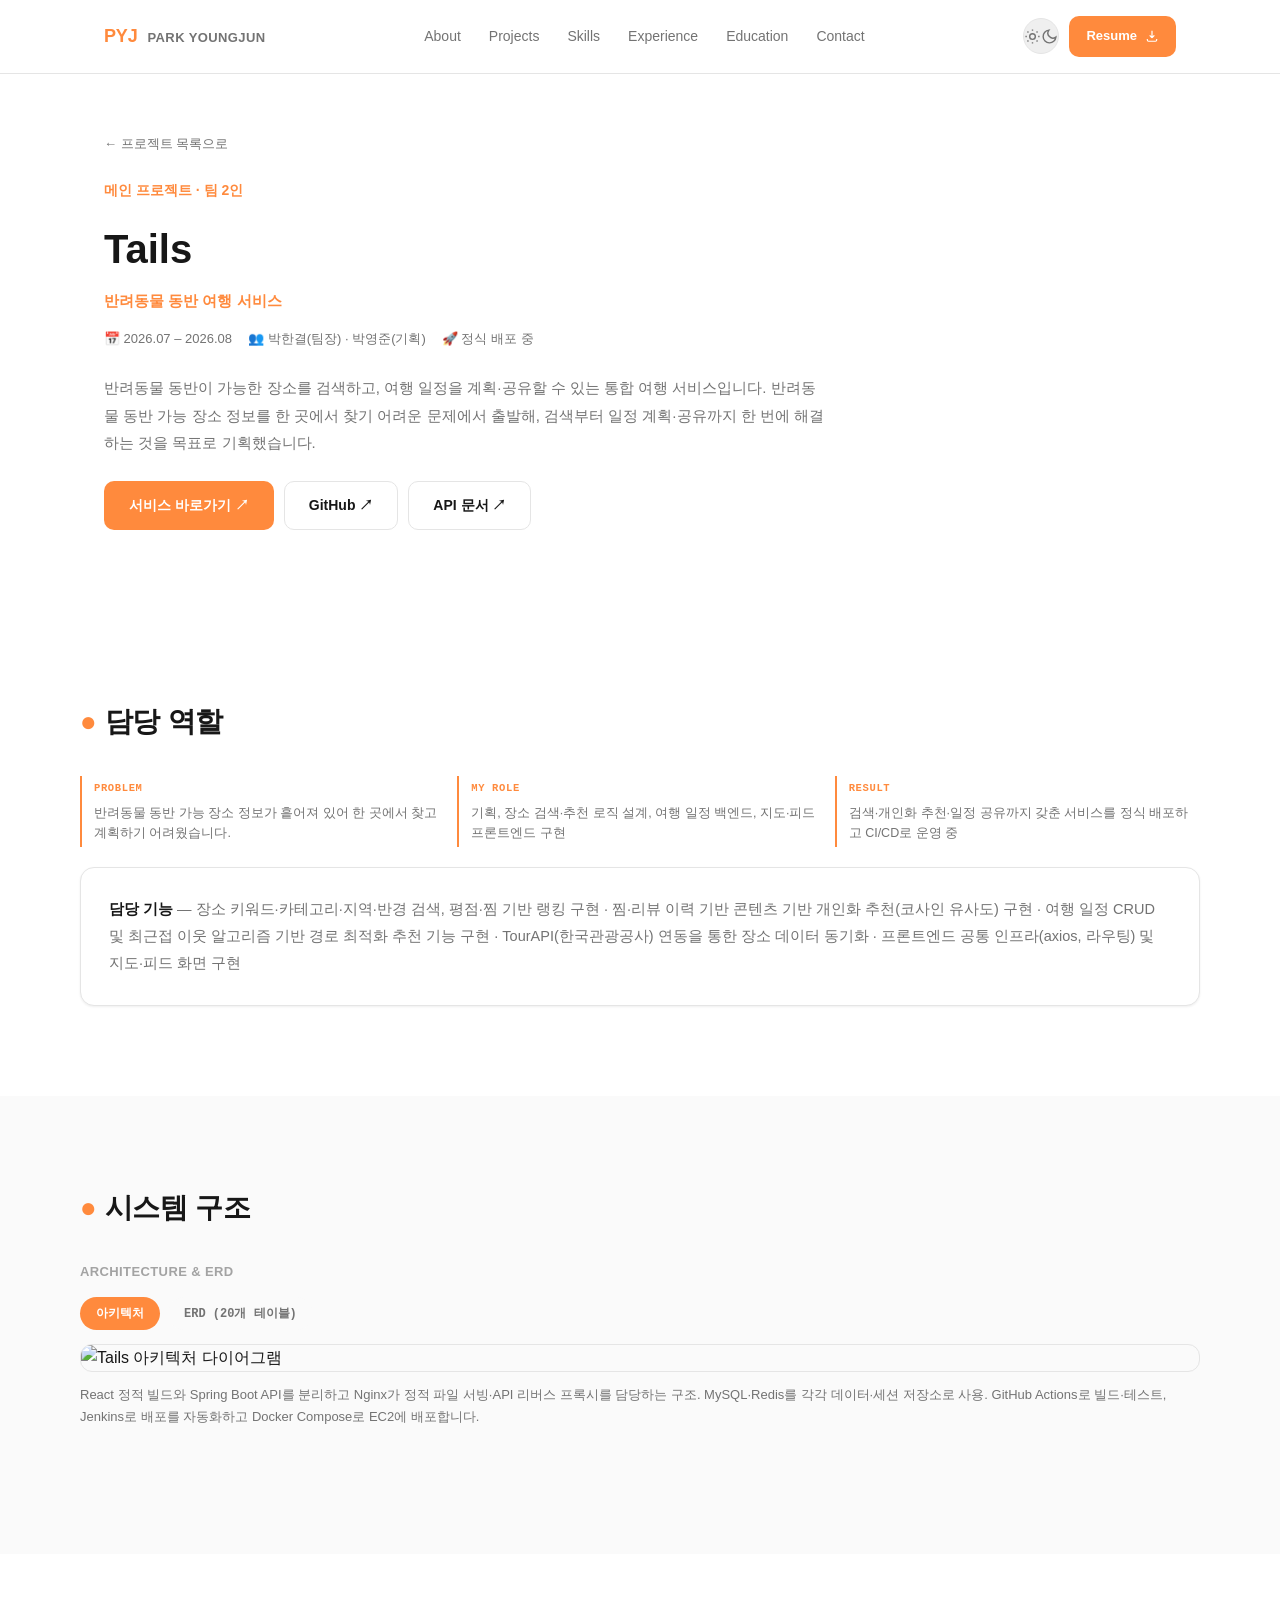
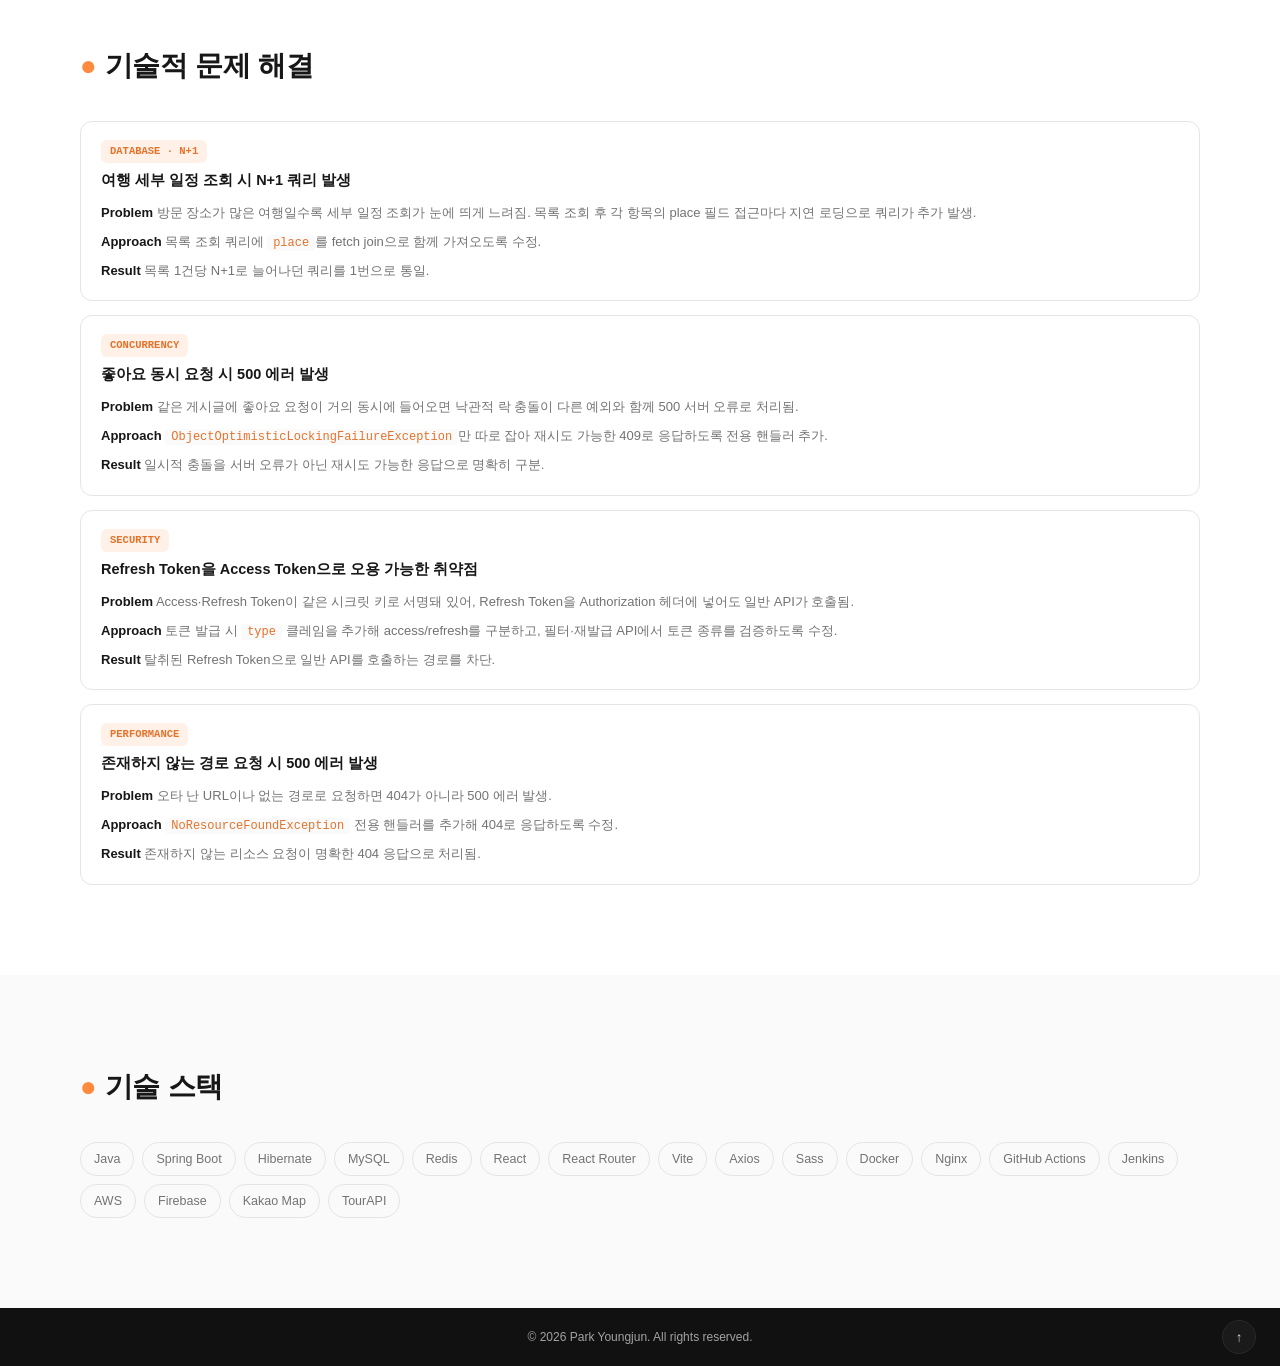
==== tails.html @ 57cbf72b "포트폴리오 전면 개편: 화이트+오렌지 미니멀 디자인, 다크모드, 프로젝트 상세 페이지 추가 - Header/Hero/About/Skills/Featured Project/Other" ====
<!DOCTYPE html>
<html lang="ko">
<head>
<meta charset="UTF-8">
<meta name="viewport" content="width=device-width, initial-scale=1.0">
<title>Tails · 박영준 포트폴리오</title>
<meta name="description" content="반려동물 동반 여행 서비스 Tails 프로젝트 상세">
<link rel="stylesheet" href="https://cdn.jsdelivr.net/npm/devicon@2.15.1/devicon.min.css">
<link rel="stylesheet" href="style.css">
</head>
<body>

<div class="progress-bar" id="progressBar"></div>

<header class="nav" id="nav">
  <div class="nav-inner">
    <a href="index.html" class="nav-brand">
      <span class="nav-logo">PYJ</span>
      <span class="nav-name">PARK YOUNGJUN</span>
    </a>
    <nav class="nav-links" id="navLinks">
      <a href="index.html#about">About</a>
      <a href="index.html#projects">Projects</a>
      <a href="index.html#skills">Skills</a>
      <a href="index.html#experience">Experience</a>
      <a href="index.html#education">Education</a>
      <a href="index.html#contact">Contact</a>
    </nav>
    <div class="nav-actions">
      <button class="icon-btn" id="themeToggle" aria-label="다크모드 전환">
        <svg id="themeIconSun" viewBox="0 0 24 24" width="17" height="17" fill="none" stroke="currentColor" stroke-width="2"><circle cx="12" cy="12" r="4"/><path d="M12 2v2M12 20v2M4.9 4.9l1.4 1.4M17.7 17.7l1.4 1.4M2 12h2M20 12h2M4.9 19.1l1.4-1.4M17.7 6.3l1.4-1.4"/></svg>
        <svg id="themeIconMoon" viewBox="0 0 24 24" width="17" height="17" fill="none" stroke="currentColor" stroke-width="2" hidden><path d="M21 12.8A9 9 0 1 1 11.2 3 7 7 0 0 0 21 12.8Z"/></svg>
      </button>
      <a href="resume.pdf" download class="btn btn-primary btn-sm">
        Resume
        <svg viewBox="0 0 24 24" width="14" height="14" fill="none" stroke="currentColor" stroke-width="2"><path d="M12 3v12m0 0-4-4m4 4 4-4M4 17v2a2 2 0 0 0 2 2h12a2 2 0 0 0 2-2v-2"/></svg>
      </a>
    </div>
    <button class="nav-toggle" id="navToggle" aria-label="메뉴 열기">
      <span></span><span></span><span></span>
    </button>
  </div>
</header>

<main>

  <section class="detail-hero">
    <a href="index.html#projects" class="detail-back reveal">← 프로젝트 목록으로</a>
    <p class="hero-eyebrow reveal">메인 프로젝트 · 팀 2인</p>
    <h1 class="detail-title reveal">Tails</h1>
    <p class="detail-tagline reveal">반려동물 동반 여행 서비스</p>
    <div class="detail-meta reveal">
      <span>📅 2026.07 – 2026.08</span>
      <span>👥 박한결(팀장) · 박영준(기획)</span>
      <span>🚀 정식 배포 중</span>
    </div>
    <p class="detail-desc reveal">
      반려동물 동반이 가능한 장소를 검색하고, 여행 일정을 계획·공유할 수 있는 통합 여행 서비스입니다.
      반려동물 동반 가능 장소 정보를 한 곳에서 찾기 어려운 문제에서 출발해, 검색부터 일정 계획·공유까지
      한 번에 해결하는 것을 목표로 기획했습니다.
    </p>
    <div class="detail-cta reveal">
      <a href="https://mytails.site" target="_blank" rel="noopener noreferrer" class="btn btn-primary">서비스 바로가기 ↗</a>
      <a href="https://github.com/tailsProject/Tails" target="_blank" rel="noopener noreferrer" class="btn btn-outline">GitHub ↗</a>
      <a href="https://mytails.site/swagger-ui/index.html" target="_blank" rel="noopener noreferrer" class="btn btn-outline">API 문서 ↗</a>
    </div>
  </section>

  <section class="section">
    <div class="section-inner">
      <div class="section-head">
        <h2 class="section-title"><span class="dot">●</span> 담당 역할</h2>
      </div>
      <div class="prr-grid reveal">
        <div class="prr-item">
          <span class="prr-label">PROBLEM</span>
          <p>반려동물 동반 가능 장소 정보가 흩어져 있어 한 곳에서 찾고 계획하기 어려웠습니다.</p>
        </div>
        <div class="prr-item">
          <span class="prr-label">MY ROLE</span>
          <p>기획, 장소 검색·추천 로직 설계, 여행 일정 백엔드, 지도·피드 프론트엔드 구현</p>
        </div>
        <div class="prr-item">
          <span class="prr-label">RESULT</span>
          <p>검색·개인화 추천·일정 공유까지 갖춘 서비스를 정식 배포하고 CI/CD로 운영 중</p>
        </div>
      </div>

      <div class="about-card reveal" style="margin-top:8px;">
        <p style="margin-bottom:0;">
          <strong>담당 기능</strong> — 장소 키워드·카테고리·지역·반경 검색, 평점·찜 기반 랭킹 구현 ·
          찜·리뷰 이력 기반 콘텐츠 기반 개인화 추천(코사인 유사도) 구현 ·
          여행 일정 CRUD 및 최근접 이웃 알고리즘 기반 경로 최적화 추천 기능 구현 ·
          TourAPI(한국관광공사) 연동을 통한 장소 데이터 동기화 ·
          프론트엔드 공통 인프라(axios, 라우팅) 및 지도·피드 화면 구현
        </p>
      </div>
    </div>
  </section>

  <section class="section section-alt">
    <div class="section-inner">
      <div class="section-head">
        <h2 class="section-title"><span class="dot">●</span> 시스템 구조</h2>
      </div>
      <div class="extra-block reveal">
        <p class="extra-label">Architecture &amp; ERD</p>
        <div class="diagram-tabs">
          <button type="button" class="diagram-tab active" data-target="arch-img">아키텍처</button>
          <button type="button" class="diagram-tab" data-target="erd-img">ERD (20개 테이블)</button>
        </div>
        <div class="diagram-viewer">
          <img id="arch-img" src="https://raw.githubusercontent.com/tailsProject/Tails/main/architecture.png" alt="Tails 아키텍처 다이어그램" loading="lazy">
          <img id="erd-img" src="https://raw.githubusercontent.com/tailsProject/Tails/main/erd.png" alt="Tails ERD" loading="lazy" hidden>
        </div>
        <p class="extra-caption">React 정적 빌드와 Spring Boot API를 분리하고 Nginx가 정적 파일 서빙·API 리버스 프록시를 담당하는 구조. MySQL·Redis를 각각 데이터·세션 저장소로 사용. GitHub Actions로 빌드·테스트, Jenkins로 배포를 자동화하고 Docker Compose로 EC2에 배포합니다.</p>
      </div>
    </div>
  </section>

  <section class="section">
    <div class="section-inner">
      <div class="section-head">
        <h2 class="section-title"><span class="dot">●</span> 기술적 문제 해결</h2>
      </div>

      <div class="trouble-card reveal">
        <div class="trouble-head">
          <span class="trouble-tag">DATABASE · N+1</span>
          <h4>여행 세부 일정 조회 시 N+1 쿼리 발생</h4>
        </div>
        <div class="trouble-body">
          <p><strong>Problem</strong> 방문 장소가 많은 여행일수록 세부 일정 조회가 눈에 띄게 느려짐. 목록 조회 후 각 항목의 place 필드 접근마다 지연 로딩으로 쿼리가 추가 발생.</p>
          <p><strong>Approach</strong> 목록 조회 쿼리에 <code>place</code>를 fetch join으로 함께 가져오도록 수정.</p>
          <p><strong>Result</strong> 목록 1건당 N+1로 늘어나던 쿼리를 1번으로 통일.</p>
        </div>
      </div>

      <div class="trouble-card reveal">
        <div class="trouble-head">
          <span class="trouble-tag">CONCURRENCY</span>
          <h4>좋아요 동시 요청 시 500 에러 발생</h4>
        </div>
        <div class="trouble-body">
          <p><strong>Problem</strong> 같은 게시글에 좋아요 요청이 거의 동시에 들어오면 낙관적 락 충돌이 다른 예외와 함께 500 서버 오류로 처리됨.</p>
          <p><strong>Approach</strong> <code>ObjectOptimisticLockingFailureException</code>만 따로 잡아 재시도 가능한 409로 응답하도록 전용 핸들러 추가.</p>
          <p><strong>Result</strong> 일시적 충돌을 서버 오류가 아닌 재시도 가능한 응답으로 명확히 구분.</p>
        </div>
      </div>

      <div class="trouble-card reveal">
        <div class="trouble-head">
          <span class="trouble-tag">SECURITY</span>
          <h4>Refresh Token을 Access Token으로 오용 가능한 취약점</h4>
        </div>
        <div class="trouble-body">
          <p><strong>Problem</strong> Access·Refresh Token이 같은 시크릿 키로 서명돼 있어, Refresh Token을 Authorization 헤더에 넣어도 일반 API가 호출됨.</p>
          <p><strong>Approach</strong> 토큰 발급 시 <code>type</code> 클레임을 추가해 access/refresh를 구분하고, 필터·재발급 API에서 토큰 종류를 검증하도록 수정.</p>
          <p><strong>Result</strong> 탈취된 Refresh Token으로 일반 API를 호출하는 경로를 차단.</p>
        </div>
      </div>

      <div class="trouble-card reveal">
        <div class="trouble-head">
          <span class="trouble-tag">PERFORMANCE</span>
          <h4>존재하지 않는 경로 요청 시 500 에러 발생</h4>
        </div>
        <div class="trouble-body">
          <p><strong>Problem</strong> 오타 난 URL이나 없는 경로로 요청하면 404가 아니라 500 에러 발생.</p>
          <p><strong>Approach</strong> <code>NoResourceFoundException</code> 전용 핸들러를 추가해 404로 응답하도록 수정.</p>
          <p><strong>Result</strong> 존재하지 않는 리소스 요청이 명확한 404 응답으로 처리됨.</p>
        </div>
      </div>
    </div>
  </section>

  <section class="section section-alt">
    <div class="section-inner">
      <div class="section-head">
        <h2 class="section-title"><span class="dot">●</span> 기술 스택</h2>
      </div>
      <div class="tags reveal">
        <span class="tag">Java</span>
        <span class="tag">Spring Boot</span>
        <span class="tag">Hibernate</span>
        <span class="tag">MySQL</span>
        <span class="tag">Redis</span>
        <span class="tag">React</span>
        <span class="tag">React Router</span>
        <span class="tag">Vite</span>
        <span class="tag">Axios</span>
        <span class="tag">Sass</span>
        <span class="tag">Docker</span>
        <span class="tag">Nginx</span>
        <span class="tag">GitHub Actions</span>
        <span class="tag">Jenkins</span>
        <span class="tag">AWS</span>
        <span class="tag">Firebase</span>
        <span class="tag">Kakao Map</span>
        <span class="tag">TourAPI</span>
      </div>
    </div>
  </section>

</main>

<footer class="footer">
  <p>&copy; 2026 Park Youngjun. All rights reserved.</p>
  <button class="to-top" id="toTop" aria-label="맨 위로">↑</button>
</footer>

<script src="script.js"></script>
</body>
</html>
---- style.css ----
:root {
  --bg: #ffffff;
  --bg-alt: #fafafa;
  --surface: #ffffff;
  --border: #e5e5e5;
  --text: #171717;
  --text-dim: #737373;
  --text-faint: #a3a3a3;
  --accent: #ff8a3d;
  --accent-strong: #e5722a;
  --shadow: 0 1px 3px rgba(0, 0, 0, 0.04), 0 1px 2px rgba(0, 0, 0, 0.03);
  --font: 'Pretendard', -apple-system, BlinkMacSystemFont, 'Segoe UI', 'Malgun Gothic', sans-serif;
  --mono: 'DM Mono', 'SFMono-Regular', Consolas, monospace;
  --max-w: 1120px;
  --radius: 14px;
}

:root[data-theme="dark"] {
  --bg: #0a0a0a;
  --bg-alt: #121212;
  --surface: #161616;
  --border: #2a2a2a;
  --text: #f5f5f5;
  --text-dim: #a3a3a3;
  --text-faint: #737373;
  --shadow: 0 1px 3px rgba(0, 0, 0, 0.3);
}

* { box-sizing: border-box; margin: 0; padding: 0; }

html { scroll-behavior: smooth; }

body {
  background: var(--bg);
  color: var(--text);
  font-family: var(--font);
  line-height: 1.6;
  -webkit-font-smoothing: antialiased;
  overflow-x: hidden;
  transition: background 0.2s ease, color 0.2s ease;
}

a { color: inherit; text-decoration: none; }
ul { list-style: none; }
img { max-width: 100%; }

/* SCROLL PROGRESS */
.progress-bar {
  position: fixed;
  top: 0; left: 0;
  height: 3px;
  width: 0%;
  background: var(--accent);
  z-index: 200;
  transition: width 0.1s linear;
}

/* NAV */
.nav {
  position: fixed;
  top: 0; left: 0; right: 0;
  z-index: 100;
  background: var(--bg);
  border-bottom: 1px solid var(--border);
}
.nav-inner {
  max-width: var(--max-w);
  margin: 0 auto;
  padding: 16px 24px;
  display: flex;
  align-items: center;
  justify-content: space-between;
  gap: 24px;
}
.nav-brand {
  display: flex;
  align-items: baseline;
  gap: 10px;
  flex-shrink: 0;
}
.nav-logo {
  font-size: 18px;
  font-weight: 800;
  color: var(--accent);
  letter-spacing: -0.01em;
}
.nav-name {
  font-size: 13px;
  font-weight: 600;
  color: var(--text-dim);
  letter-spacing: 0.03em;
  white-space: nowrap;
}
.nav-links {
  display: flex;
  gap: 28px;
  flex: 1;
  justify-content: center;
}
.nav-links a {
  font-size: 14px;
  font-weight: 500;
  color: var(--text-dim);
  transition: color 0.2s ease;
  white-space: nowrap;
}
.nav-links a:hover { color: var(--text); }

.nav-actions {
  display: flex;
  align-items: center;
  gap: 10px;
  flex-shrink: 0;
}
.icon-btn {
  display: flex;
  align-items: center;
  justify-content: center;
  width: 36px;
  height: 36px;
  border-radius: 999px;
  border: 1px solid var(--border);
  color: var(--text-dim);
  transition: all 0.2s ease;
  flex-shrink: 0;
}
.icon-btn:hover { border-color: var(--accent); color: var(--accent); }

.nav-toggle {
  display: none;
  flex-direction: column;
  gap: 5px;
  background: none;
  border: none;
  cursor: pointer;
  padding: 4px;
}
.nav-toggle span {
  width: 22px;
  height: 2px;
  background: var(--text);
  border-radius: 2px;
}

/* BUTTONS */
.btn {
  padding: 12px 24px;
  border-radius: 10px;
  font-size: 14px;
  font-weight: 600;
  transition: all 0.15s ease;
  border: 1px solid transparent;
  display: inline-flex;
  align-items: center;
  gap: 8px;
}
.btn-primary { background: var(--accent); color: #fff; }
.btn-primary:hover { background: var(--accent-strong); }
.btn-outline { border-color: var(--border); color: var(--text); background: var(--surface); }
.btn-outline:hover { border-color: var(--accent); color: var(--accent); }
.btn-sm { padding: 9px 16px; font-size: 13px; }

/* HERO */
.hero {
  padding: 130px 24px 80px;
  max-width: var(--max-w);
  margin: 0 auto;
}
.hero-grid {
  display: grid;
  grid-template-columns: 1fr 1fr;
  gap: 56px;
  align-items: center;
}
.hero-eyebrow {
  font-size: 14px;
  font-weight: 700;
  color: var(--accent);
  margin-bottom: 16px;
}
.hero-headline {
  font-size: clamp(30px, 4vw, 42px);
  font-weight: 800;
  letter-spacing: -0.02em;
  line-height: 1.3;
}
.hero-headline .highlight { color: var(--accent); }
.hero-desc {
  margin-top: 20px;
  font-size: 15.5px;
  color: var(--text-dim);
  line-height: 1.8;
}
.hero-actions {
  margin-top: 32px;
  display: flex;
  gap: 12px;
  flex-wrap: wrap;
}
.hero-info {
  margin-top: 32px;
  display: flex;
  gap: 20px;
  flex-wrap: wrap;
}
.info-chip {
  display: inline-flex;
  align-items: center;
  gap: 7px;
  font-size: 13px;
  color: var(--text-dim);
}
.info-chip svg { color: var(--accent); flex-shrink: 0; }

.hero-art { border-radius: var(--radius); overflow: hidden; border: 1px solid var(--border); }
.hero-art img { width: 100%; height: 100%; object-fit: cover; display: block; }

/* SECTIONS */
.section { padding: 90px 24px; }
.section-alt { background: var(--bg-alt); }
.section-inner { max-width: var(--max-w); margin: 0 auto; }
.section-head {
  display: flex;
  align-items: baseline;
  justify-content: space-between;
  gap: 16px;
  margin-bottom: 32px;
  flex-wrap: wrap;
}
.section-title {
  font-size: clamp(22px, 3vw, 28px);
  font-weight: 800;
  letter-spacing: -0.01em;
  display: flex;
  align-items: center;
  gap: 8px;
}
.section-title .dot { color: var(--accent); }
.section-link {
  font-size: 13.5px;
  font-weight: 600;
  color: var(--text-dim);
}
.section-link:hover { color: var(--accent); }

/* ABOUT + SKILLS */
.about-card {
  background: var(--surface);
  border: 1px solid var(--border);
  border-radius: var(--radius);
  padding: 28px;
  box-shadow: var(--shadow);
}
.about-card-wide { max-width: 720px; }

.about-grid {
  display: grid;
  grid-template-columns: 0.8fr 1.2fr;
  gap: 28px;
  align-items: start;
}
.profile-col {
  display: flex;
  flex-direction: column;
  gap: 10px;
}
.avatar {
  width: 100%;
  aspect-ratio: 1.6 / 1;
  border-radius: var(--radius);
  background: linear-gradient(135deg, var(--accent), var(--accent-strong));
  color: #fff;
  display: flex;
  align-items: center;
  justify-content: center;
  font-size: 40px;
  font-weight: 800;
  letter-spacing: 0.02em;
  margin-bottom: 4px;
}
.info-card {
  display: flex;
  align-items: center;
  gap: 12px;
  padding: 13px 16px;
  border-radius: 12px;
  background: var(--surface);
  border: 1px solid var(--border);
}
.info-icon {
  display: flex;
  align-items: center;
  justify-content: center;
  width: 30px;
  height: 30px;
  border-radius: 50%;
  background: var(--accent);
  color: #fff;
  flex-shrink: 0;
}
.info-text { display: flex; flex-direction: column; gap: 1px; min-width: 0; }
.info-label { font-size: 10.5px; color: var(--text-faint); }
.info-value { font-size: 13px; font-weight: 600; overflow-wrap: break-word; }

.value-list {
  margin-top: 24px;
  padding-top: 20px;
  border-top: 1px solid var(--border);
  display: flex;
  flex-direction: column;
  gap: 18px;
}
.value-tag {
  display: block;
  font-weight: 700;
  font-size: 14px;
  color: var(--text);
  margin-bottom: 4px;
}
.value-item p {
  font-size: 13.5px;
  color: var(--text-dim);
  line-height: 1.75;
  margin-bottom: 0;
}
.about-card p {
  font-size: 14.5px;
  color: var(--text-dim);
  line-height: 1.85;
  margin-bottom: 20px;
}
.about-card strong { color: var(--text); font-weight: 700; }

.skills-cards {
  display: grid;
  grid-template-columns: repeat(3, 1fr);
  gap: 16px;
}
.skill-card {
  background: var(--surface);
  border: 1px solid var(--border);
  border-radius: var(--radius);
  padding: 20px;
  box-shadow: var(--shadow);
}
.skill-card h3 {
  display: flex;
  align-items: center;
  gap: 8px;
  font-size: 14px;
  font-weight: 700;
  margin-bottom: 16px;
}
.skill-card h3 .icon-emoji { font-size: 15px; }
.icon-grid {
  display: grid;
  grid-template-columns: repeat(auto-fill, minmax(52px, 1fr));
  gap: 14px;
}
.icon-item {
  display: flex;
  flex-direction: column;
  align-items: center;
  gap: 6px;
  font-size: 10.5px;
  color: var(--text-dim);
  text-align: center;
}
.icon-item i, .icon-item .icon-emoji { font-size: 22px; line-height: 1; }

/* FEATURED PROJECT */
.pcard {
  background: var(--surface);
  border: 1px solid var(--border);
  border-radius: var(--radius);
  overflow: hidden;
  box-shadow: var(--shadow);
}
.pcard-featured {
  display: grid;
  grid-template-columns: 1fr 1fr;
}
.pcard-media { position: relative; overflow: hidden; background: var(--bg-alt); min-height: 320px; }
.pcard-media img { width: 100%; height: 100%; object-fit: cover; object-position: right top; display: block; }
.pcard-badges { position: absolute; top: 16px; left: 16px; display: flex; gap: 8px; z-index: 1; }
.pcard-badge {
  font-size: 11px; font-weight: 700;
  padding: 5px 12px; border-radius: 999px;
  background: var(--accent); color: #fff;
}
.pcard-badge-outline { background: rgba(255, 255, 255, 0.92); color: var(--text); }

.pcard-body { padding: 36px; display: flex; flex-direction: column; }
.pcard-body h3 { font-size: 24px; font-weight: 800; margin-bottom: 12px; }
.pcard-body > p.pcard-desc { font-size: 14.5px; color: var(--text-dim); line-height: 1.8; margin-bottom: 18px; }
.tags { display: flex; flex-wrap: wrap; gap: 8px; }
.tag {
  font-size: 12.5px; padding: 6px 13px; border-radius: 999px;
  border: 1px solid var(--border); color: var(--text-dim); background: var(--bg-alt);
}
.pcard-body .tags { margin-bottom: 20px; }

.feature-list { display: flex; flex-direction: column; gap: 10px; margin-bottom: 24px; }
.feature-list li {
  display: flex; align-items: flex-start; gap: 10px;
  font-size: 13.5px; color: var(--text-dim); line-height: 1.6;
}
.feature-list .f-icon { flex-shrink: 0; font-size: 15px; line-height: 1.4; }

.pcard-cta { display: flex; gap: 10px; flex-wrap: wrap; margin-top: auto; }

/* PRR (used on detail page) */
.prr-grid { display: grid; grid-template-columns: repeat(3, 1fr); gap: 12px; margin-bottom: 20px; }
.prr-item { border-left: 2px solid var(--accent); padding: 4px 0 4px 12px; }
.prr-label { display: block; font-family: var(--mono); font-size: 10.5px; font-weight: 700; color: var(--accent); letter-spacing: 0.06em; margin-bottom: 6px; }
.prr-item p { font-size: 12.5px; color: var(--text-dim); line-height: 1.6; margin: 0; }

/* OTHER PROJECTS */
.other-grid {
  display: grid;
  grid-template-columns: repeat(3, 1fr);
  gap: 20px;
}
.pcard-other { display: flex; flex-direction: column; }
.pcard-other .pcard-media { min-height: 170px; }
.pcard-other .pcard-media-code {
  background: #0f0f0f; display: flex; align-items: center; justify-content: center; padding: 18px;
}
.code-window { width: 100%; }
.code-dots { display: flex; gap: 6px; margin-bottom: 10px; }
.code-dots span { width: 8px; height: 8px; border-radius: 50%; background: #3a3a3a; }
.code-dots span:nth-child(1) { background: var(--accent); }
.code-window pre { font-family: var(--mono); font-size: 11.5px; color: #d4d4d4; line-height: 1.7; white-space: pre-wrap; }
.pcard-other .pcard-body { padding: 22px; flex: 1; }
.pcard-other h3 { font-size: 16px; font-weight: 700; margin-bottom: 6px; }
.pcard-other .pcard-desc { font-size: 13px; margin-bottom: 14px; }
.pcard-other .tags { margin-bottom: 16px; }
.pcard-link-out {
  display: inline-flex; align-items: center; gap: 6px;
  font-size: 12.5px; font-weight: 600; color: var(--accent);
}
.pcard-link-out:hover { text-decoration: underline; }

/* TROUBLESHOOTING (detail page) */
.extra-block { margin-bottom: 36px; }
.extra-label { font-size: 13px; font-weight: 700; color: var(--text-faint); letter-spacing: 0.03em; text-transform: uppercase; margin-bottom: 14px; }
.extra-caption { margin-top: 12px; font-size: 13px; color: var(--text-dim); line-height: 1.7; }
.diagram-tabs { display: flex; gap: 8px; margin-bottom: 14px; }
.diagram-tab {
  font-family: var(--mono); font-size: 12px; font-weight: 600;
  padding: 8px 16px; border-radius: 999px; border: none;
  background: var(--bg-alt); color: var(--text-dim); cursor: pointer;
}
.diagram-tab.active { background: var(--accent); color: #fff; }
.diagram-viewer { border: 1px solid var(--border); border-radius: 12px; overflow: hidden; background: var(--bg-alt); }
.diagram-viewer img { width: 100%; height: auto; display: block; }
.diagram-viewer img[hidden] { display: none; }

.trouble-card { border: 1px solid var(--border); border-radius: 12px; padding: 18px 20px; margin-bottom: 14px; background: var(--surface); }
.trouble-card:last-child { margin-bottom: 0; }
.trouble-head { display: flex; flex-direction: column; gap: 6px; margin-bottom: 10px; }
.trouble-tag {
  align-self: flex-start; font-family: var(--mono); font-size: 10.5px; font-weight: 700;
  padding: 3px 9px; border-radius: 6px; background: rgba(255, 138, 61, 0.12); color: var(--accent-strong);
}
.trouble-head h4 { font-size: 14.5px; font-weight: 700; }
.trouble-body p { font-size: 13px; color: var(--text-dim); line-height: 1.75; margin-bottom: 6px; }
.trouble-body p:last-child { margin-bottom: 0; }
.trouble-body strong { color: var(--text); font-weight: 700; }
.trouble-body code { font-family: var(--mono); font-size: 12px; background: var(--bg-alt); padding: 1px 6px; border-radius: 4px; color: var(--accent-strong); }

/* EXPERIENCE + EDUCATION */
.exed-grid { display: grid; grid-template-columns: 1fr 1fr; gap: 20px; }
.exed-card { background: var(--surface); border: 1px solid var(--border); border-radius: var(--radius); padding: 28px; box-shadow: var(--shadow); }
.exed-card h3 { display: flex; align-items: center; gap: 8px; font-size: 16px; font-weight: 800; margin-bottom: 20px; }
.exed-card h3 .dot { color: var(--accent); }
.timeline-item { display: flex; justify-content: space-between; align-items: flex-start; gap: 12px; padding: 16px 0; border-bottom: 1px solid var(--border); flex-wrap: wrap; }
.timeline-item:last-of-type { border-bottom: none; }
.timeline-main { display: flex; gap: 12px; align-items: flex-start; }
.timeline-icon { font-size: 16px; margin-top: 2px; flex-shrink: 0; }
.timeline-main h4 { font-size: 14.5px; font-weight: 700; margin-bottom: 3px; }
.timeline-main p { color: var(--text-dim); font-size: 12.5px; }
.timeline-side { display: flex; flex-direction: column; align-items: flex-end; gap: 6px; }
.timeline-date { font-family: var(--mono); font-size: 11.5px; color: var(--text-faint); white-space: nowrap; }
.badge { font-size: 10.5px; font-weight: 700; padding: 3px 9px; border-radius: 999px; }
.badge-done { background: rgba(34, 197, 94, 0.12); color: #16a34a; }

.cert-box { margin-top: 20px; padding: 16px 18px; border-radius: 12px; background: rgba(255, 138, 61, 0.07); border: 1px solid rgba(255, 138, 61, 0.18); }
.cert-box-title { display: flex; align-items: center; gap: 6px; font-size: 12.5px; font-weight: 700; color: var(--text); margin-bottom: 10px; }
.cert-list li { display: flex; align-items: center; gap: 8px; font-size: 13px; color: var(--text-dim); padding: 5px 0; }
.cert-dot { width: 5px; height: 5px; border-radius: 50%; background: var(--accent); flex-shrink: 0; }

/* CONTACT */
.contact-card {
  background: var(--surface); border: 1px solid var(--border); border-radius: var(--radius);
  padding: 44px; box-shadow: var(--shadow);
  display: flex; align-items: center; justify-content: space-between; gap: 32px; flex-wrap: wrap;
}
.contact-copy h2 { font-size: clamp(22px, 3vw, 28px); font-weight: 800; display: flex; align-items: center; gap: 8px; margin-bottom: 10px; }
.contact-copy .dot { color: var(--accent); }
.contact-copy p { font-size: 14px; color: var(--text-dim); max-width: 420px; }
.contact-links { display: flex; gap: 24px; margin-top: 20px; flex-wrap: wrap; }
.contact-link { display: inline-flex; align-items: center; gap: 8px; font-size: 13.5px; font-weight: 600; color: var(--text-dim); }
.contact-link svg { color: var(--accent); }
.contact-link:hover { color: var(--accent); }
.contact-illustration { font-size: 72px; flex-shrink: 0; }

/* FOOTER */
.footer {
  padding: 20px 24px;
  background: #111111;
  color: #a3a3a3;
  display: flex;
  align-items: center;
  justify-content: center;
  gap: 16px;
  font-size: 12px;
  position: relative;
}
.to-top {
  position: absolute; right: 24px; top: 50%; transform: translateY(-50%);
  width: 34px; height: 34px; border-radius: 999px;
  border: 1px solid #2a2a2a; background: #1a1a1a; color: #d4d4d4;
  cursor: pointer; transition: all 0.2s ease;
}
.to-top:hover { border-color: var(--accent); color: var(--accent); }

/* REVEAL ANIMATION */
.reveal { opacity: 0; transform: translateY(16px); transition: opacity 0.5s ease, transform 0.5s ease; }
.reveal.in-view { opacity: 1; transform: translateY(0); }

/* DETAIL PAGE HERO */
.detail-hero { padding: 130px 24px 40px; max-width: var(--max-w); margin: 0 auto; }
.detail-back { display: inline-flex; align-items: center; gap: 6px; font-size: 13px; color: var(--text-dim); margin-bottom: 24px; }
.detail-back:hover { color: var(--accent); }
.detail-title { font-size: clamp(28px, 4vw, 40px); font-weight: 800; margin-bottom: 8px; }
.detail-tagline { font-size: 15px; color: var(--accent); font-weight: 600; margin-bottom: 16px; }
.detail-meta { display: flex; gap: 16px; flex-wrap: wrap; margin-bottom: 24px; font-size: 13px; color: var(--text-dim); }
.detail-desc { font-size: 15px; color: var(--text-dim); line-height: 1.85; max-width: 720px; margin-bottom: 24px; }
.detail-cta { display: flex; gap: 10px; flex-wrap: wrap; margin-bottom: 40px; }

/* RESPONSIVE */
@media (max-width: 900px) {
  .hero-grid { grid-template-columns: 1fr; }
  .hero-art { order: -1; }
  .about-grid { grid-template-columns: 1fr; }
  .skills-cards { grid-template-columns: 1fr; }
  .pcard-featured { grid-template-columns: 1fr; }
  .other-grid { grid-template-columns: repeat(2, 1fr); }
  .exed-grid { grid-template-columns: 1fr; }
  .prr-grid { grid-template-columns: 1fr; }
}

@media (max-width: 720px) {
  .nav-links { display: none; }
  .nav-toggle { display: flex; }
  .nav-links.open {
    display: flex; position: absolute; top: 100%; left: 0; right: 0;
    flex-direction: column; background: var(--bg); border-bottom: 1px solid var(--border);
    padding: 16px 24px; gap: 16px;
  }
  .nav-name { display: none; }
  .other-grid { grid-template-columns: 1fr; }
  .contact-card { flex-direction: column; text-align: center; }
  .contact-links { justify-content: center; }
}
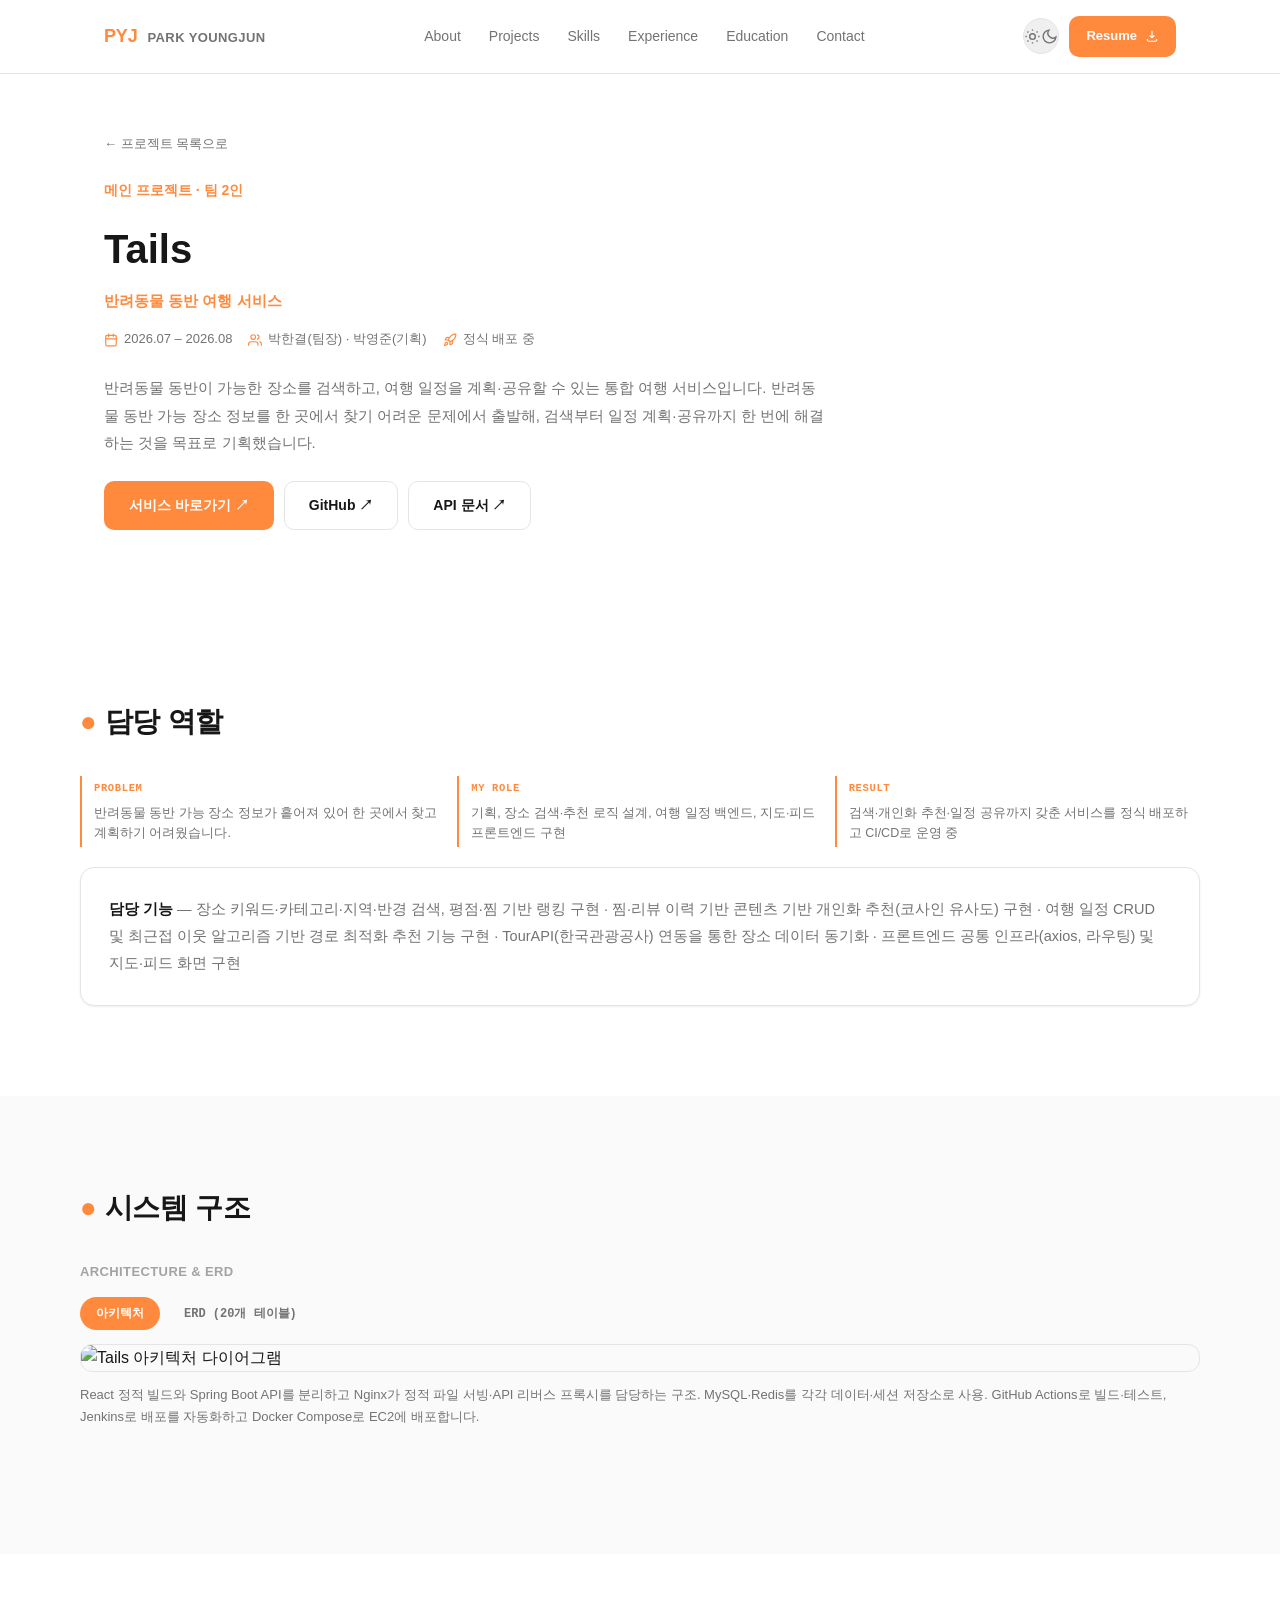
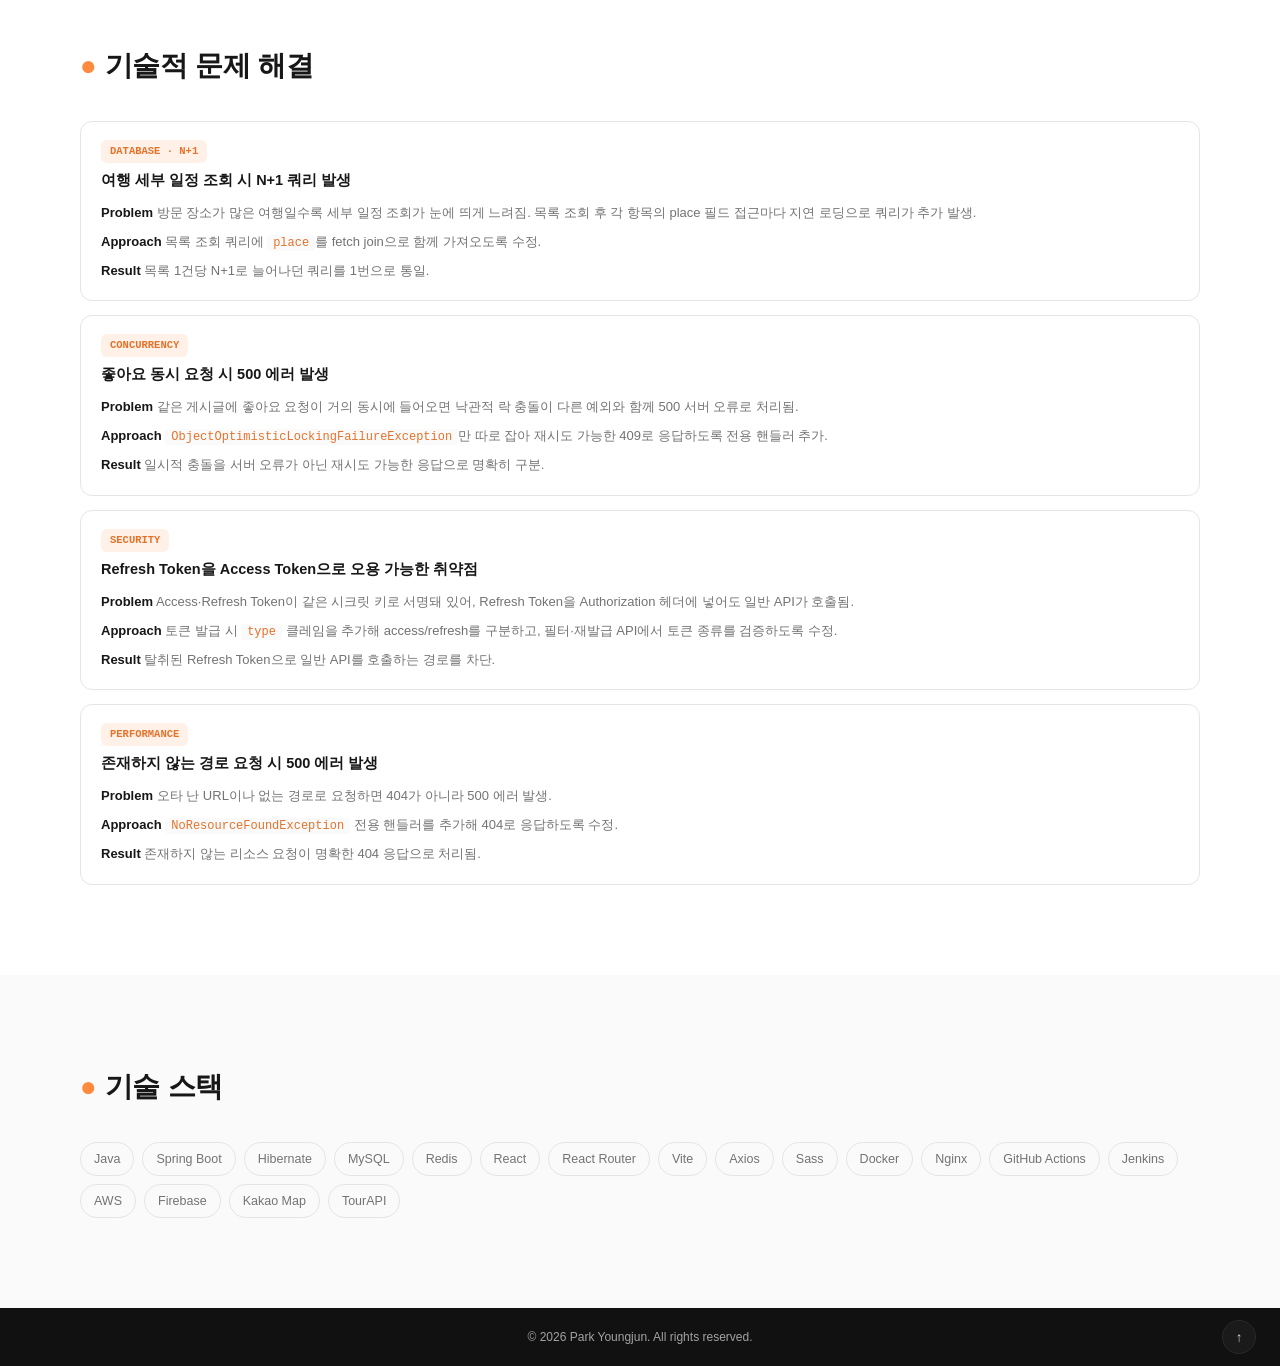
==== commit c4d60110: "이모지 아이콘을 SVG로 교체, Contact에 Notion 링크 추가 - 기능 리스트, 경력/학력 타임라인, 자격증 배지, Tails 상세 메타, 강아지 일러스트를 이모지에서 S" ====
--- a/tails.html
+++ b/tails.html
@@ -50,9 +50,9 @@
     <h1 class="detail-title reveal">Tails</h1>
     <p class="detail-tagline reveal">반려동물 동반 여행 서비스</p>
     <div class="detail-meta reveal">
-      <span>📅 2026.07 – 2026.08</span>
-      <span>👥 박한결(팀장) · 박영준(기획)</span>
-      <span>🚀 정식 배포 중</span>
+      <span><svg viewBox="0 0 24 24" width="14" height="14" fill="none" stroke="currentColor" stroke-width="2" stroke-linecap="round" stroke-linejoin="round"><rect x="3" y="4" width="18" height="18" rx="2"/><path d="M16 2v4M8 2v4M3 10h18"/></svg> 2026.07 – 2026.08</span>
+      <span><svg viewBox="0 0 24 24" width="14" height="14" fill="none" stroke="currentColor" stroke-width="2" stroke-linecap="round" stroke-linejoin="round"><path d="M17 21v-2a4 4 0 0 0-4-4H5a4 4 0 0 0-4 4v2"/><circle cx="9" cy="7" r="4"/><path d="M23 21v-2a4 4 0 0 0-3-3.87"/><path d="M16 3.13a4 4 0 0 1 0 7.75"/></svg> 박한결(팀장) · 박영준(기획)</span>
+      <span><svg viewBox="0 0 24 24" width="14" height="14" fill="none" stroke="currentColor" stroke-width="2" stroke-linecap="round" stroke-linejoin="round"><path d="M4.5 16.5c-1.5 1.26-2 5-2 5s3.74-.5 5-2c.71-.84.7-2.13-.09-2.91a2.18 2.18 0 0 0-2.91-.09z"/><path d="M12 15l-3-3a22 22 0 0 1 2-3.95A12.88 12.88 0 0 1 22 2c0 2.72-.78 7.5-6 11a22.35 22.35 0 0 1-4 2z"/><path d="M9 12H4s.55-3.03 2-4c1.62-1.08 5 0 5 0"/><path d="M12 15v5s3.03-.55 4-2c1.08-1.62 0-5 0-5"/></svg> 정식 배포 중</span>
     </div>
     <p class="detail-desc reveal">
       반려동물 동반이 가능한 장소를 검색하고, 여행 일정을 계획·공유할 수 있는 통합 여행 서비스입니다.
--- a/style.css
+++ b/style.css
@@ -162,15 +162,37 @@
 
 /* HERO */
 .hero {
-  padding: 130px 24px 80px;
+  padding: 110px 24px 60px;
   max-width: var(--max-w);
   margin: 0 auto;
 }
-.hero-grid {
-  display: grid;
-  grid-template-columns: 1fr 1fr;
-  gap: 56px;
-  align-items: center;
+.hero-banner {
+  position: relative;
+  border-radius: var(--radius);
+  overflow: hidden;
+  min-height: 560px;
+  display: flex;
+  align-items: center;
+  border: 1px solid var(--border);
+}
+.hero-banner-img {
+  position: absolute;
+  inset: 0;
+  width: 100%;
+  height: 100%;
+  object-fit: cover;
+  display: block;
+}
+.hero-banner-overlay {
+  position: absolute;
+  inset: 0;
+  background: linear-gradient(100deg, rgba(10, 10, 10, 0.82) 0%, rgba(10, 10, 10, 0.55) 42%, rgba(10, 10, 10, 0.12) 68%, rgba(10, 10, 10, 0) 85%);
+}
+.hero-banner-content {
+  position: relative;
+  z-index: 1;
+  padding: 56px 56px;
+  max-width: 560px;
 }
 .hero-eyebrow {
   font-size: 14px;
@@ -183,12 +205,13 @@
   font-weight: 800;
   letter-spacing: -0.02em;
   line-height: 1.3;
+  color: #fff;
 }
 .hero-headline .highlight { color: var(--accent); }
 .hero-desc {
   margin-top: 20px;
   font-size: 15.5px;
-  color: var(--text-dim);
+  color: rgba(255, 255, 255, 0.78);
   line-height: 1.8;
 }
 .hero-actions {
@@ -197,6 +220,8 @@
   gap: 12px;
   flex-wrap: wrap;
 }
+.btn-on-dark { border-color: rgba(255, 255, 255, 0.35); color: #fff; background: rgba(255, 255, 255, 0.08); }
+.btn-on-dark:hover { border-color: var(--accent); color: var(--accent); background: rgba(255, 255, 255, 0.12); }
 .hero-info {
   margin-top: 32px;
   display: flex;
@@ -211,9 +236,7 @@
   color: var(--text-dim);
 }
 .info-chip svg { color: var(--accent); flex-shrink: 0; }
-
-.hero-art { border-radius: var(--radius); overflow: hidden; border: 1px solid var(--border); }
-.hero-art img { width: 100%; height: 100%; object-fit: cover; display: block; }
+.info-chip-on-dark { color: rgba(255, 255, 255, 0.85); }
 
 /* SECTIONS */
 .section { padding: 90px 24px; }
@@ -273,10 +296,18 @@
   display: flex;
   align-items: center;
   justify-content: center;
+  overflow: hidden;
   font-size: 40px;
   font-weight: 800;
   letter-spacing: 0.02em;
   margin-bottom: 4px;
+}
+.avatar img {
+  width: 100%;
+  height: 100%;
+  object-fit: cover;
+  object-position: center 25%;
+  display: block;
 }
 .info-card {
   display: flex;
@@ -382,6 +413,8 @@
 }
 .pcard-media { position: relative; overflow: hidden; background: var(--bg-alt); min-height: 320px; }
 .pcard-media img { width: 100%; height: 100%; object-fit: cover; object-position: right top; display: block; }
+.pcard-media-contain { background: #fff1e6; display: flex; align-items: center; }
+.pcard-media-contain img { object-fit: contain; object-position: center; }
 .pcard-badges { position: absolute; top: 16px; left: 16px; display: flex; gap: 8px; z-index: 1; }
 .pcard-badge {
   font-size: 11px; font-weight: 700;
@@ -405,7 +438,7 @@
   display: flex; align-items: flex-start; gap: 10px;
   font-size: 13.5px; color: var(--text-dim); line-height: 1.6;
 }
-.feature-list .f-icon { flex-shrink: 0; font-size: 15px; line-height: 1.4; }
+.feature-list .f-icon { flex-shrink: 0; color: var(--accent); margin-top: 2px; display: flex; }
 
 .pcard-cta { display: flex; gap: 10px; flex-wrap: wrap; margin-top: auto; }
 
@@ -477,7 +510,7 @@
 .timeline-item { display: flex; justify-content: space-between; align-items: flex-start; gap: 12px; padding: 16px 0; border-bottom: 1px solid var(--border); flex-wrap: wrap; }
 .timeline-item:last-of-type { border-bottom: none; }
 .timeline-main { display: flex; gap: 12px; align-items: flex-start; }
-.timeline-icon { font-size: 16px; margin-top: 2px; flex-shrink: 0; }
+.timeline-icon { margin-top: 2px; flex-shrink: 0; color: var(--accent); display: flex; }
 .timeline-main h4 { font-size: 14.5px; font-weight: 700; margin-bottom: 3px; }
 .timeline-main p { color: var(--text-dim); font-size: 12.5px; }
 .timeline-side { display: flex; flex-direction: column; align-items: flex-end; gap: 6px; }
@@ -487,6 +520,7 @@
 
 .cert-box { margin-top: 20px; padding: 16px 18px; border-radius: 12px; background: rgba(255, 138, 61, 0.07); border: 1px solid rgba(255, 138, 61, 0.18); }
 .cert-box-title { display: flex; align-items: center; gap: 6px; font-size: 12.5px; font-weight: 700; color: var(--text); margin-bottom: 10px; }
+.cert-box-title svg { color: var(--accent); flex-shrink: 0; }
 .cert-list li { display: flex; align-items: center; gap: 8px; font-size: 13px; color: var(--text-dim); padding: 5px 0; }
 .cert-dot { width: 5px; height: 5px; border-radius: 50%; background: var(--accent); flex-shrink: 0; }
 
@@ -501,9 +535,10 @@
 .contact-copy p { font-size: 14px; color: var(--text-dim); max-width: 420px; }
 .contact-links { display: flex; gap: 24px; margin-top: 20px; flex-wrap: wrap; }
 .contact-link { display: inline-flex; align-items: center; gap: 8px; font-size: 13.5px; font-weight: 600; color: var(--text-dim); }
-.contact-link svg { color: var(--accent); }
+.contact-link svg { color: var(--text); }
 .contact-link:hover { color: var(--accent); }
-.contact-illustration { font-size: 72px; flex-shrink: 0; }
+.contact-link:hover svg { color: var(--accent); }
+.contact-illustration { flex-shrink: 0; display: flex; }
 
 /* FOOTER */
 .footer {
@@ -536,13 +571,15 @@
 .detail-title { font-size: clamp(28px, 4vw, 40px); font-weight: 800; margin-bottom: 8px; }
 .detail-tagline { font-size: 15px; color: var(--accent); font-weight: 600; margin-bottom: 16px; }
 .detail-meta { display: flex; gap: 16px; flex-wrap: wrap; margin-bottom: 24px; font-size: 13px; color: var(--text-dim); }
+.detail-meta span { display: inline-flex; align-items: center; gap: 6px; }
+.detail-meta svg { color: var(--accent); flex-shrink: 0; }
 .detail-desc { font-size: 15px; color: var(--text-dim); line-height: 1.85; max-width: 720px; margin-bottom: 24px; }
 .detail-cta { display: flex; gap: 10px; flex-wrap: wrap; margin-bottom: 40px; }
 
 /* RESPONSIVE */
 @media (max-width: 900px) {
-  .hero-grid { grid-template-columns: 1fr; }
-  .hero-art { order: -1; }
+  .hero-banner { min-height: 460px; }
+  .hero-banner-content { padding: 32px 24px; max-width: 100%; }
   .about-grid { grid-template-columns: 1fr; }
   .skills-cards { grid-template-columns: 1fr; }
   .pcard-featured { grid-template-columns: 1fr; }
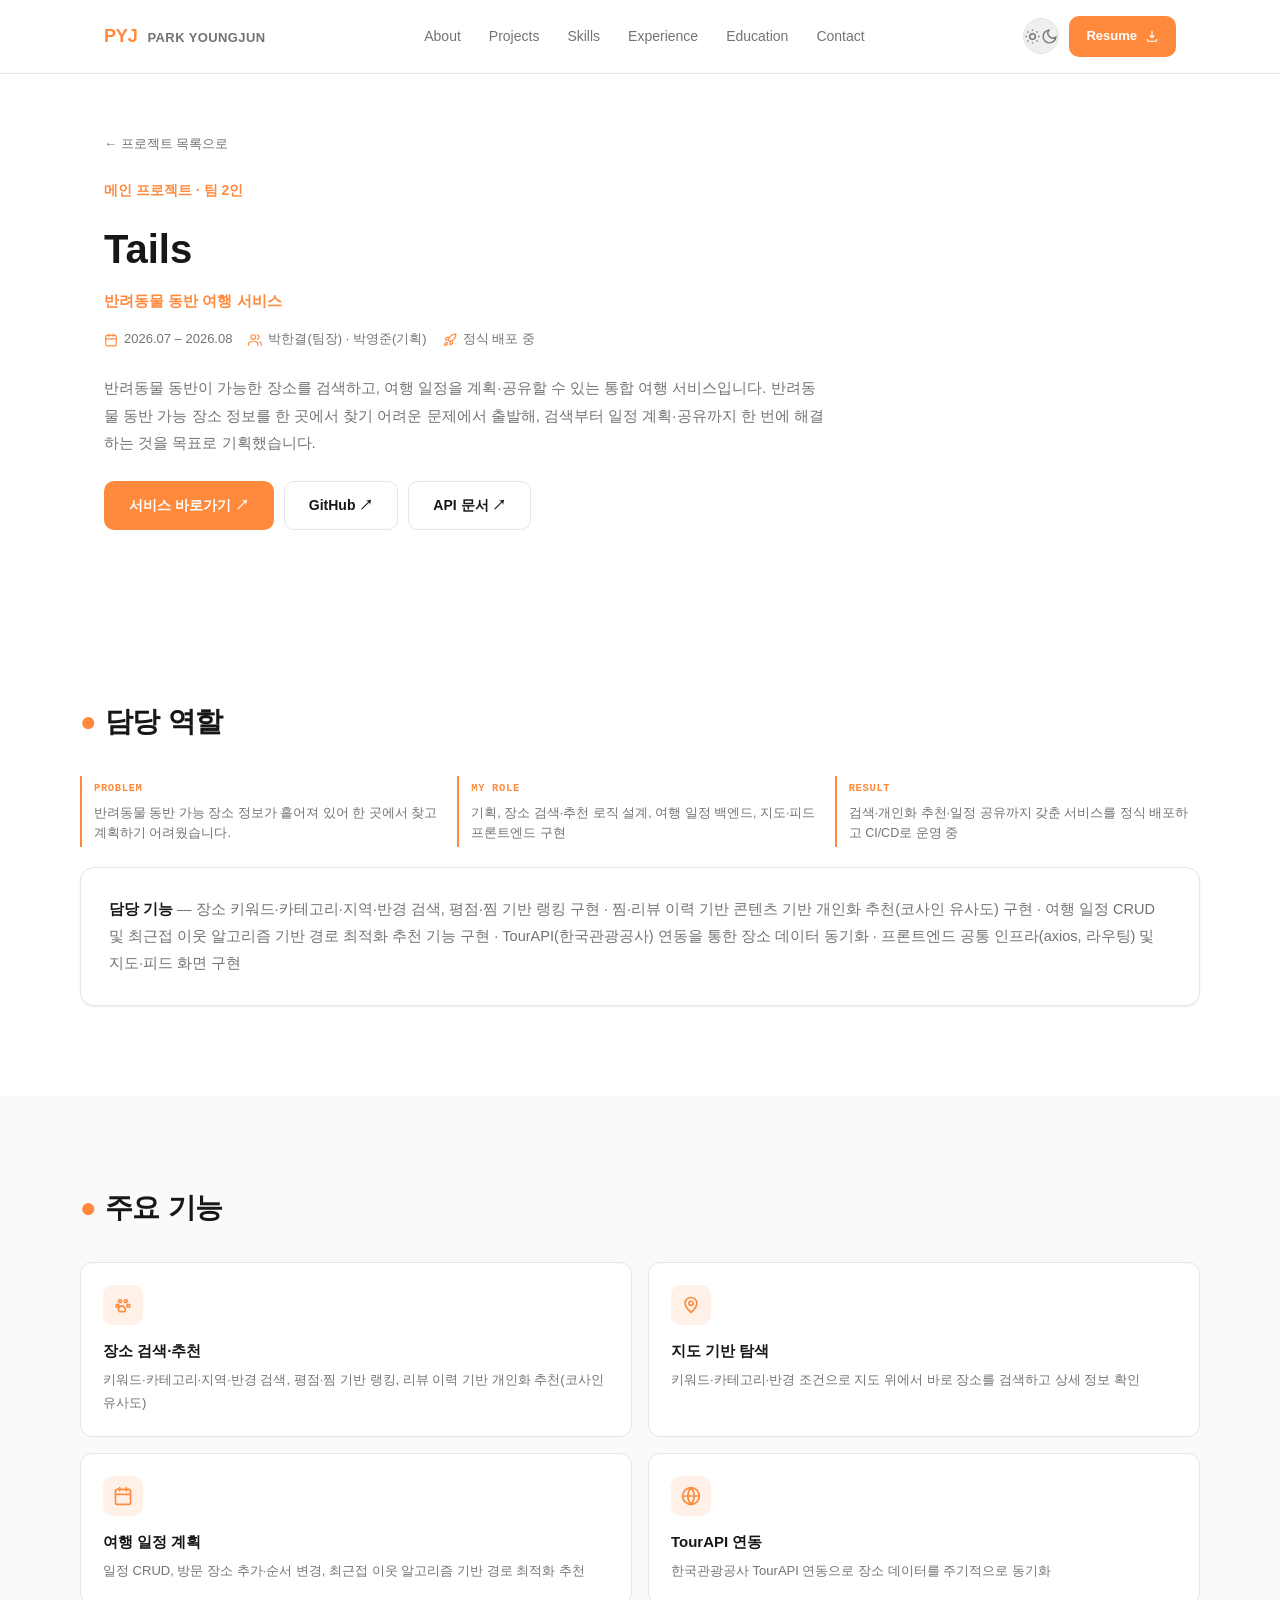
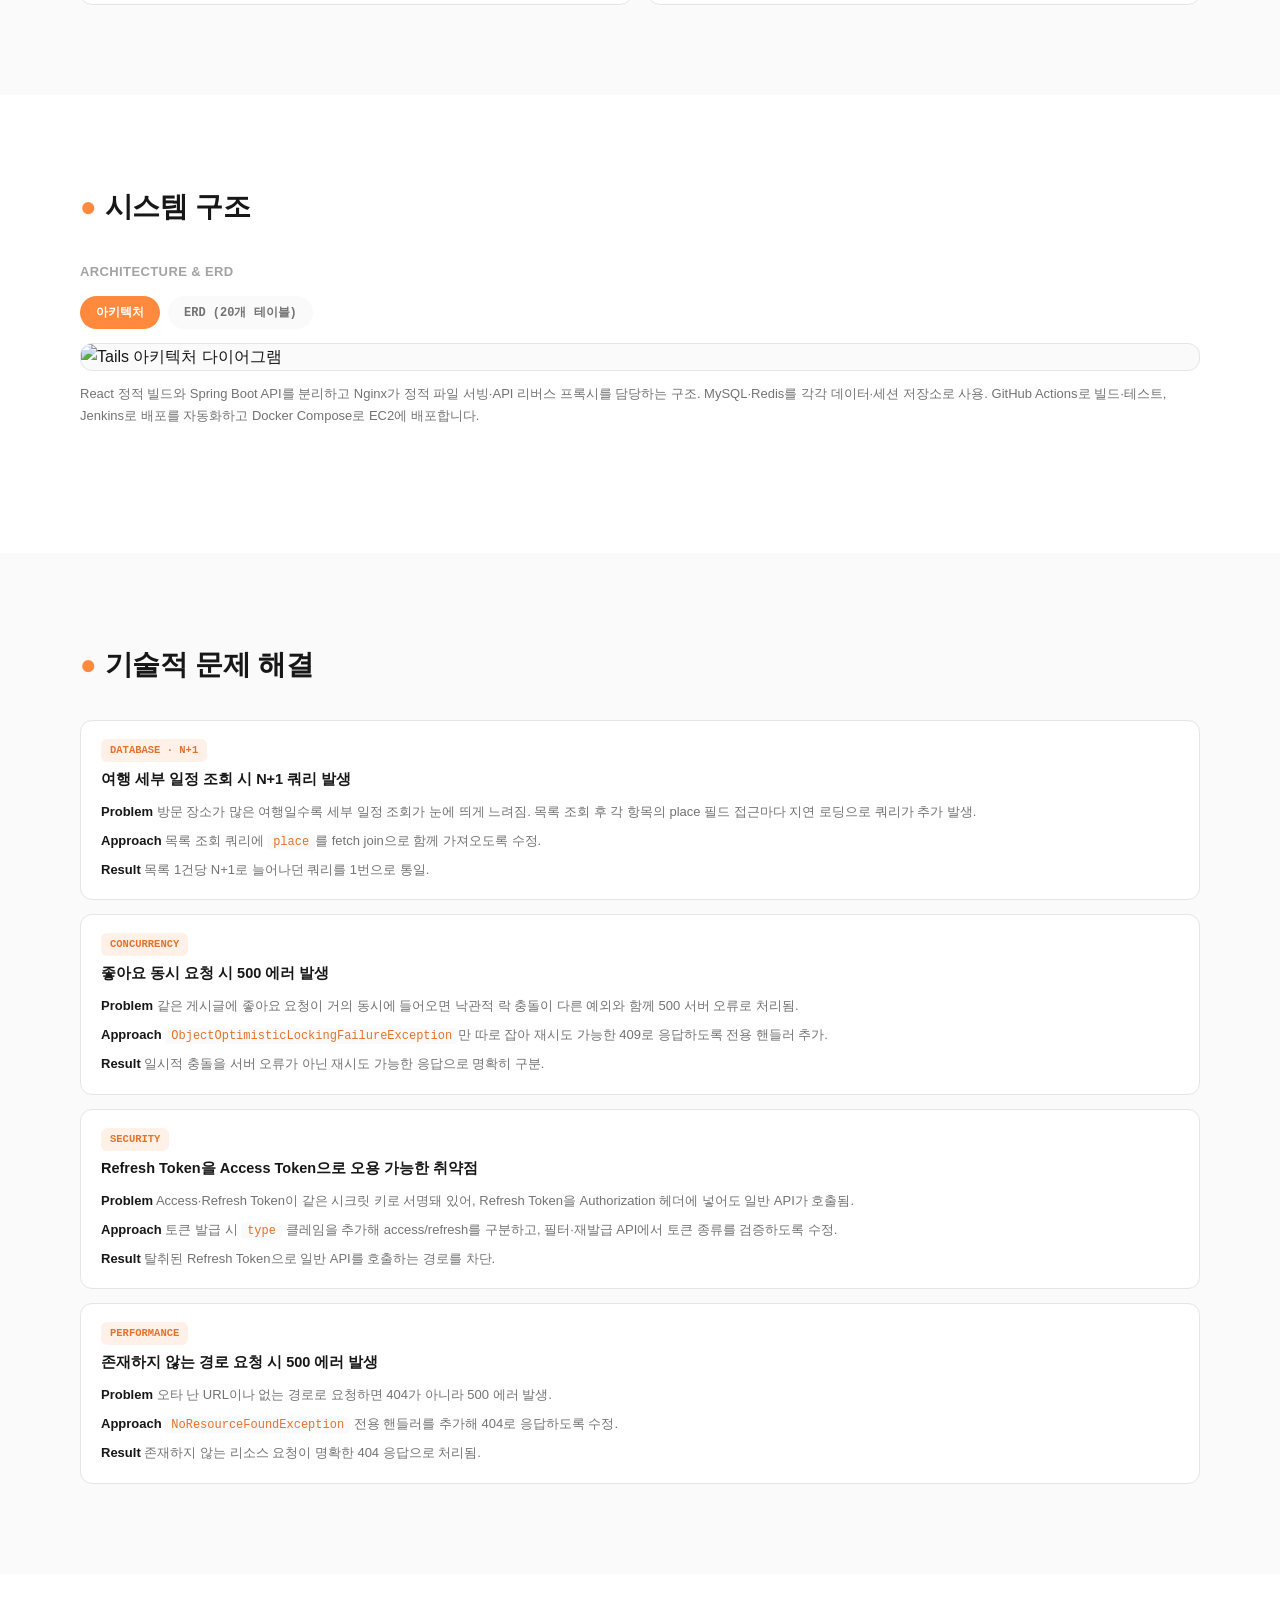
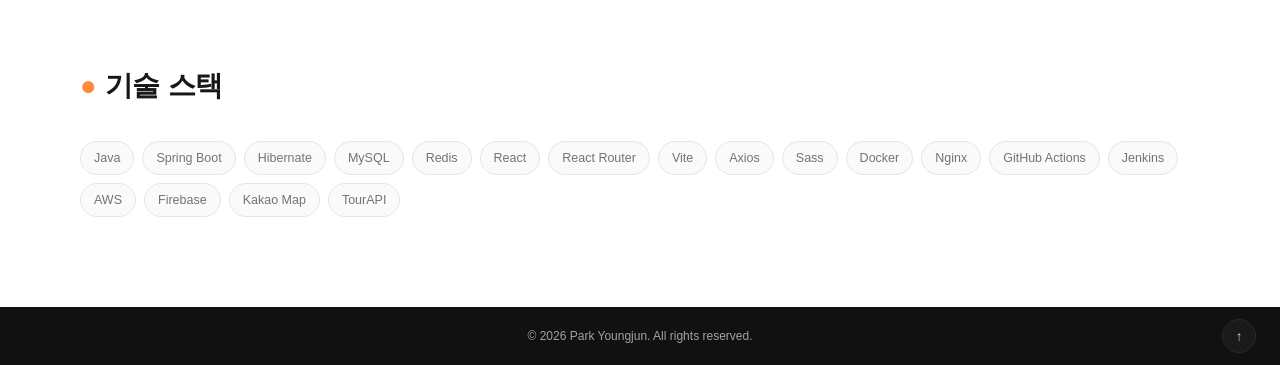
==== commit a7e37865: "Featured Project에 미니 통계, Tails 상세 페이지에 주요 기능 카드 추가 구태호 포트폴리오의 프로젝트 케이스 스터디 구조를 참고해: - Featured Proje" ====
--- a/tails.html
+++ b/tails.html
@@ -101,6 +101,36 @@
   <section class="section section-alt">
     <div class="section-inner">
       <div class="section-head">
+        <h2 class="section-title"><span class="dot">●</span> 주요 기능</h2>
+      </div>
+      <div class="feature-grid">
+        <div class="feature-card reveal">
+          <span class="feature-icon"><svg viewBox="0 0 24 24" width="20" height="20" fill="none" stroke="currentColor" stroke-width="2" stroke-linecap="round" stroke-linejoin="round"><circle cx="8.5" cy="7.5" r="1.8"/><circle cx="15.5" cy="7.5" r="1.8"/><circle cx="5.5" cy="13" r="1.8"/><circle cx="18.5" cy="13" r="1.8"/><path d="M12 13c-3 0-5.5 2.2-5.5 4.8 0 1.6 1.4 2.7 3 2.2.9-.3 1.7-.3 2.5 0 1.6.5 3-.6 3-2.2 0-2.6-2.5-4.8-5.5-4.8"/></svg></span>
+          <h4>장소 검색·추천</h4>
+          <p>키워드·카테고리·지역·반경 검색, 평점·찜 기반 랭킹, 리뷰 이력 기반 개인화 추천(코사인 유사도)</p>
+        </div>
+        <div class="feature-card reveal">
+          <span class="feature-icon"><svg viewBox="0 0 24 24" width="20" height="20" fill="none" stroke="currentColor" stroke-width="2" stroke-linecap="round" stroke-linejoin="round"><path d="M12 21s-7-6.1-7-11a7 7 0 0 1 14 0c0 4.9-7 11-7 11Z"/><circle cx="12" cy="10" r="2.5"/></svg></span>
+          <h4>지도 기반 탐색</h4>
+          <p>키워드·카테고리·반경 조건으로 지도 위에서 바로 장소를 검색하고 상세 정보 확인</p>
+        </div>
+        <div class="feature-card reveal">
+          <span class="feature-icon"><svg viewBox="0 0 24 24" width="20" height="20" fill="none" stroke="currentColor" stroke-width="2" stroke-linecap="round" stroke-linejoin="round"><rect x="3" y="4" width="18" height="18" rx="2"/><path d="M16 2v4M8 2v4M3 10h18"/></svg></span>
+          <h4>여행 일정 계획</h4>
+          <p>일정 CRUD, 방문 장소 추가·순서 변경, 최근접 이웃 알고리즘 기반 경로 최적화 추천</p>
+        </div>
+        <div class="feature-card reveal">
+          <span class="feature-icon"><svg viewBox="0 0 24 24" width="20" height="20" fill="none" stroke="currentColor" stroke-width="2" stroke-linecap="round" stroke-linejoin="round"><circle cx="12" cy="12" r="10"/><path d="M2 12h20M12 2a15 15 0 0 1 0 20 15 15 0 0 1 0-20Z"/></svg></span>
+          <h4>TourAPI 연동</h4>
+          <p>한국관광공사 TourAPI 연동으로 장소 데이터를 주기적으로 동기화</p>
+        </div>
+      </div>
+    </div>
+  </section>
+
+  <section class="section">
+    <div class="section-inner">
+      <div class="section-head">
         <h2 class="section-title"><span class="dot">●</span> 시스템 구조</h2>
       </div>
       <div class="extra-block reveal">
@@ -118,7 +148,7 @@
     </div>
   </section>
 
-  <section class="section">
+  <section class="section section-alt">
     <div class="section-inner">
       <div class="section-head">
         <h2 class="section-title"><span class="dot">●</span> 기술적 문제 해결</h2>
@@ -174,7 +204,7 @@
     </div>
   </section>
 
-  <section class="section section-alt">
+  <section class="section">
     <div class="section-inner">
       <div class="section-head">
         <h2 class="section-title"><span class="dot">●</span> 기술 스택</h2>
--- a/style.css
+++ b/style.css
@@ -426,6 +426,23 @@
 .pcard-body { padding: 36px; display: flex; flex-direction: column; }
 .pcard-body h3 { font-size: 24px; font-weight: 800; margin-bottom: 12px; }
 .pcard-body > p.pcard-desc { font-size: 14.5px; color: var(--text-dim); line-height: 1.8; margin-bottom: 18px; }
+
+.mini-stats {
+  display: flex;
+  gap: 20px;
+  padding: 16px 0;
+  margin-bottom: 20px;
+  border-top: 1px solid var(--border);
+  border-bottom: 1px solid var(--border);
+}
+.mini-stat {
+  display: flex;
+  flex-direction: column;
+  gap: 2px;
+}
+.mini-stat-num { font-size: 19px; font-weight: 800; color: var(--accent); }
+.mini-stat-label { font-size: 11.5px; color: var(--text-faint); }
+
 .tags { display: flex; flex-wrap: wrap; gap: 8px; }
 .tag {
   font-size: 12.5px; padding: 6px 13px; border-radius: 999px;
@@ -475,6 +492,31 @@
 .pcard-link-out:hover { text-decoration: underline; }
 
 /* TROUBLESHOOTING (detail page) */
+.feature-grid {
+  display: grid;
+  grid-template-columns: repeat(2, 1fr);
+  gap: 16px;
+}
+.feature-card {
+  background: var(--surface);
+  border: 1px solid var(--border);
+  border-radius: 12px;
+  padding: 22px;
+}
+.feature-icon {
+  display: inline-flex;
+  align-items: center;
+  justify-content: center;
+  width: 40px;
+  height: 40px;
+  border-radius: 10px;
+  background: rgba(255, 138, 61, 0.12);
+  color: var(--accent);
+  margin-bottom: 14px;
+}
+.feature-card h4 { font-size: 15px; font-weight: 700; margin-bottom: 6px; }
+.feature-card p { font-size: 13px; color: var(--text-dim); line-height: 1.7; }
+
 .extra-block { margin-bottom: 36px; }
 .extra-label { font-size: 13px; font-weight: 700; color: var(--text-faint); letter-spacing: 0.03em; text-transform: uppercase; margin-bottom: 14px; }
 .extra-caption { margin-top: 12px; font-size: 13px; color: var(--text-dim); line-height: 1.7; }
@@ -534,11 +576,31 @@
 .contact-copy .dot { color: var(--accent); }
 .contact-copy p { font-size: 14px; color: var(--text-dim); max-width: 420px; }
 .contact-links { display: flex; gap: 24px; margin-top: 20px; flex-wrap: wrap; }
-.contact-link { display: inline-flex; align-items: center; gap: 8px; font-size: 13.5px; font-weight: 600; color: var(--text-dim); }
-.contact-link svg { color: var(--text); }
-.contact-link:hover { color: var(--accent); }
-.contact-link:hover svg { color: var(--accent); }
-.contact-illustration { flex-shrink: 0; display: flex; }
+.contact-link { display: inline-flex; align-items: center; gap: 9px; font-size: 13.5px; font-weight: 600; color: var(--text-dim); transition: transform 0.15s ease; }
+.contact-link:hover { color: var(--text); transform: translateY(-1px); }
+.brand-badge {
+  display: flex;
+  align-items: center;
+  justify-content: center;
+  width: 26px;
+  height: 26px;
+  border-radius: 50%;
+  flex-shrink: 0;
+  transition: transform 0.25s cubic-bezier(0.34, 1.56, 0.64, 1);
+}
+.contact-link:hover .brand-badge { transform: scale(1.15) rotate(-8deg); }
+
+.contact-illustration {
+  flex-shrink: 0;
+  display: flex;
+  animation: dogBob 3.2s ease-in-out infinite;
+  transform-origin: bottom center;
+}
+@keyframes dogBob {
+  0%, 100% { transform: translateY(0) rotate(0deg); }
+  50% { transform: translateY(-6px) rotate(-3deg); }
+}
+.contact-illustration:hover { animation-play-state: paused; }
 
 /* FOOTER */
 .footer {
@@ -586,6 +648,8 @@
   .other-grid { grid-template-columns: repeat(2, 1fr); }
   .exed-grid { grid-template-columns: 1fr; }
   .prr-grid { grid-template-columns: 1fr; }
+  .feature-grid { grid-template-columns: 1fr; }
+  .mini-stats { flex-wrap: wrap; gap: 16px 28px; }
 }
 
 @media (max-width: 720px) {
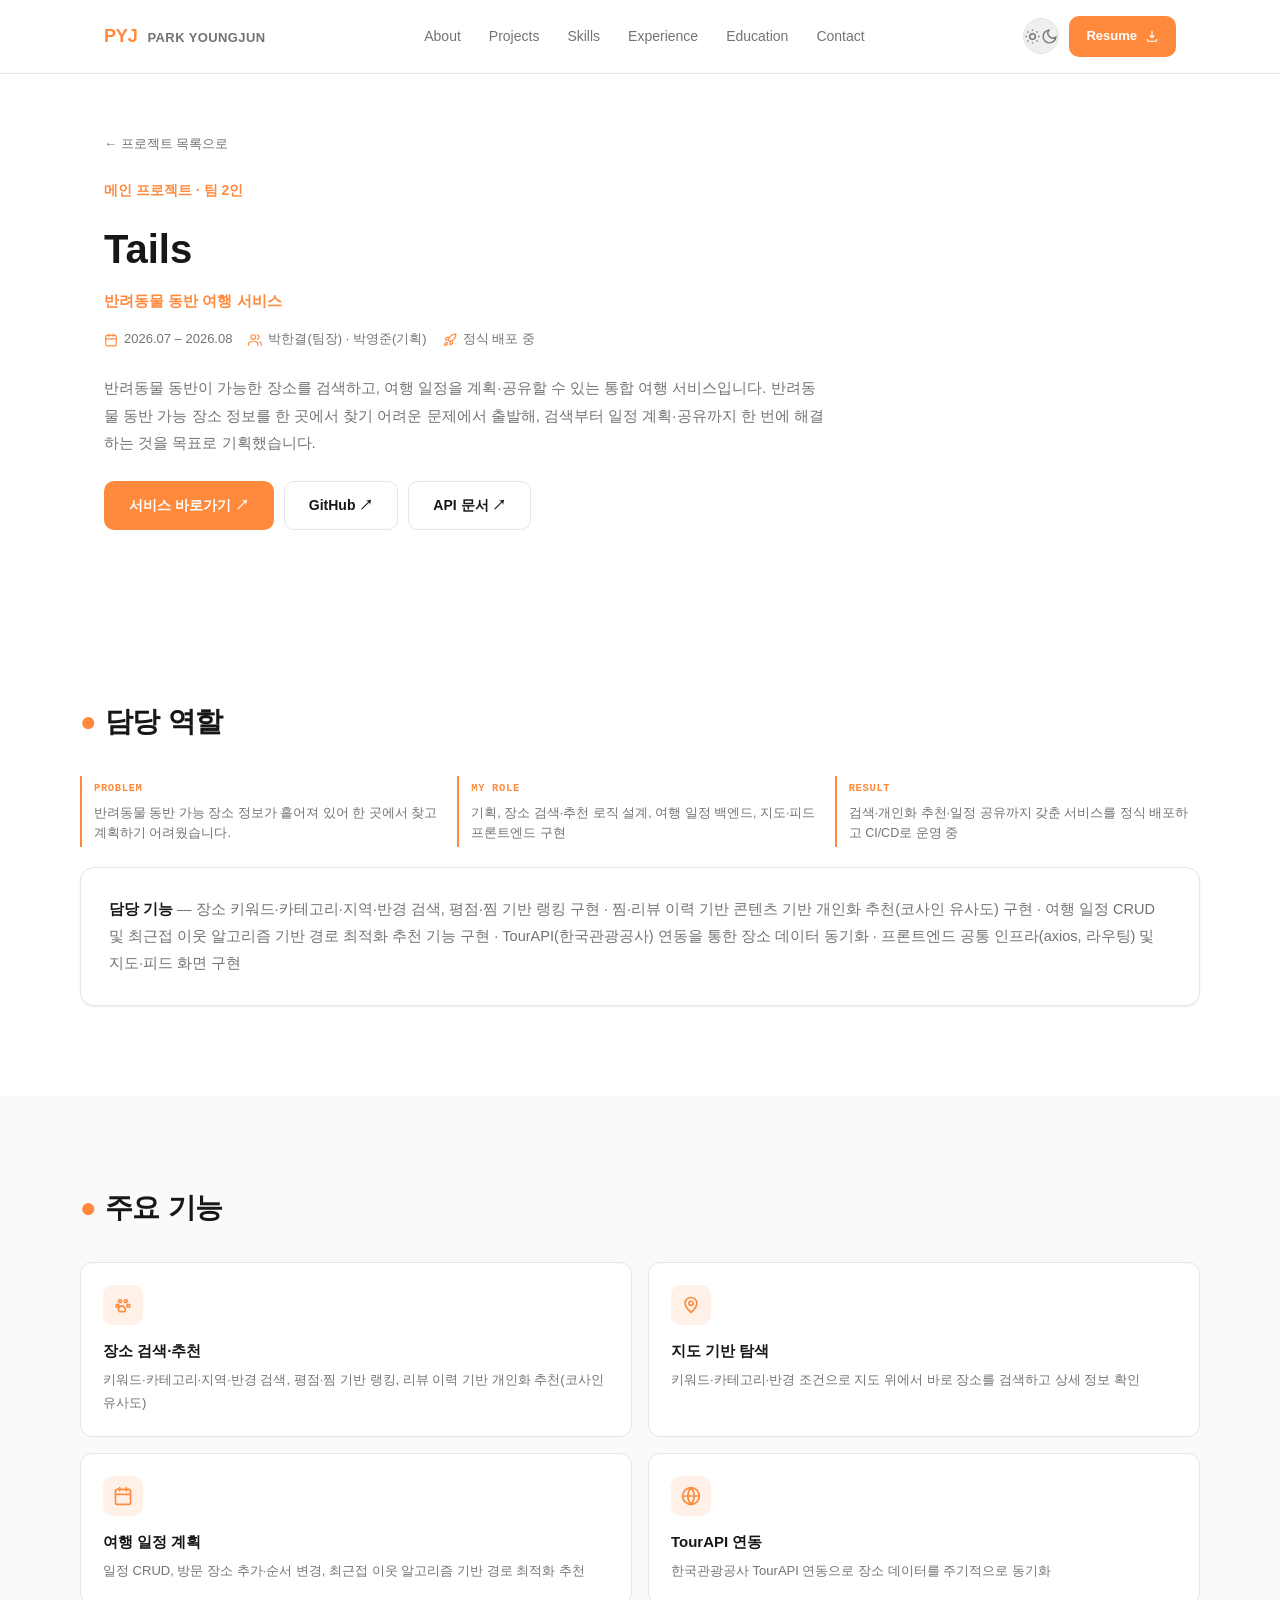
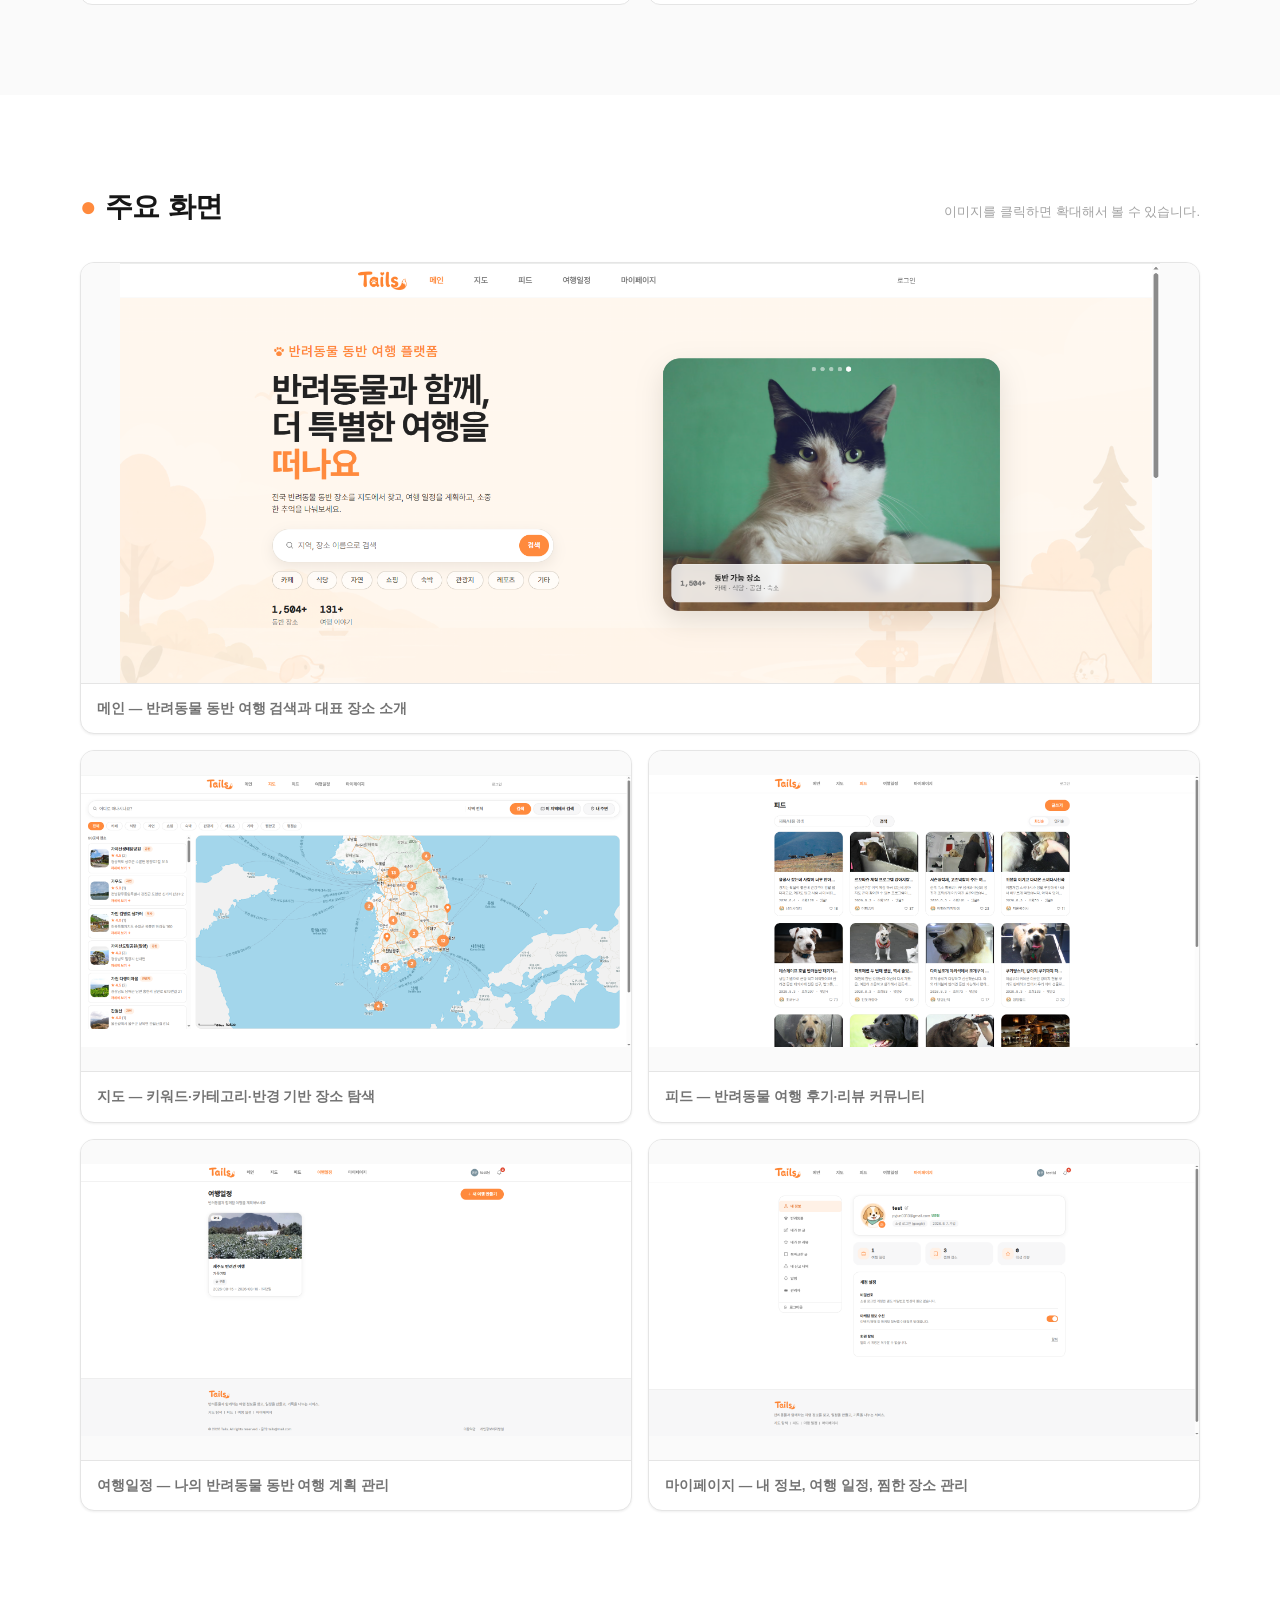
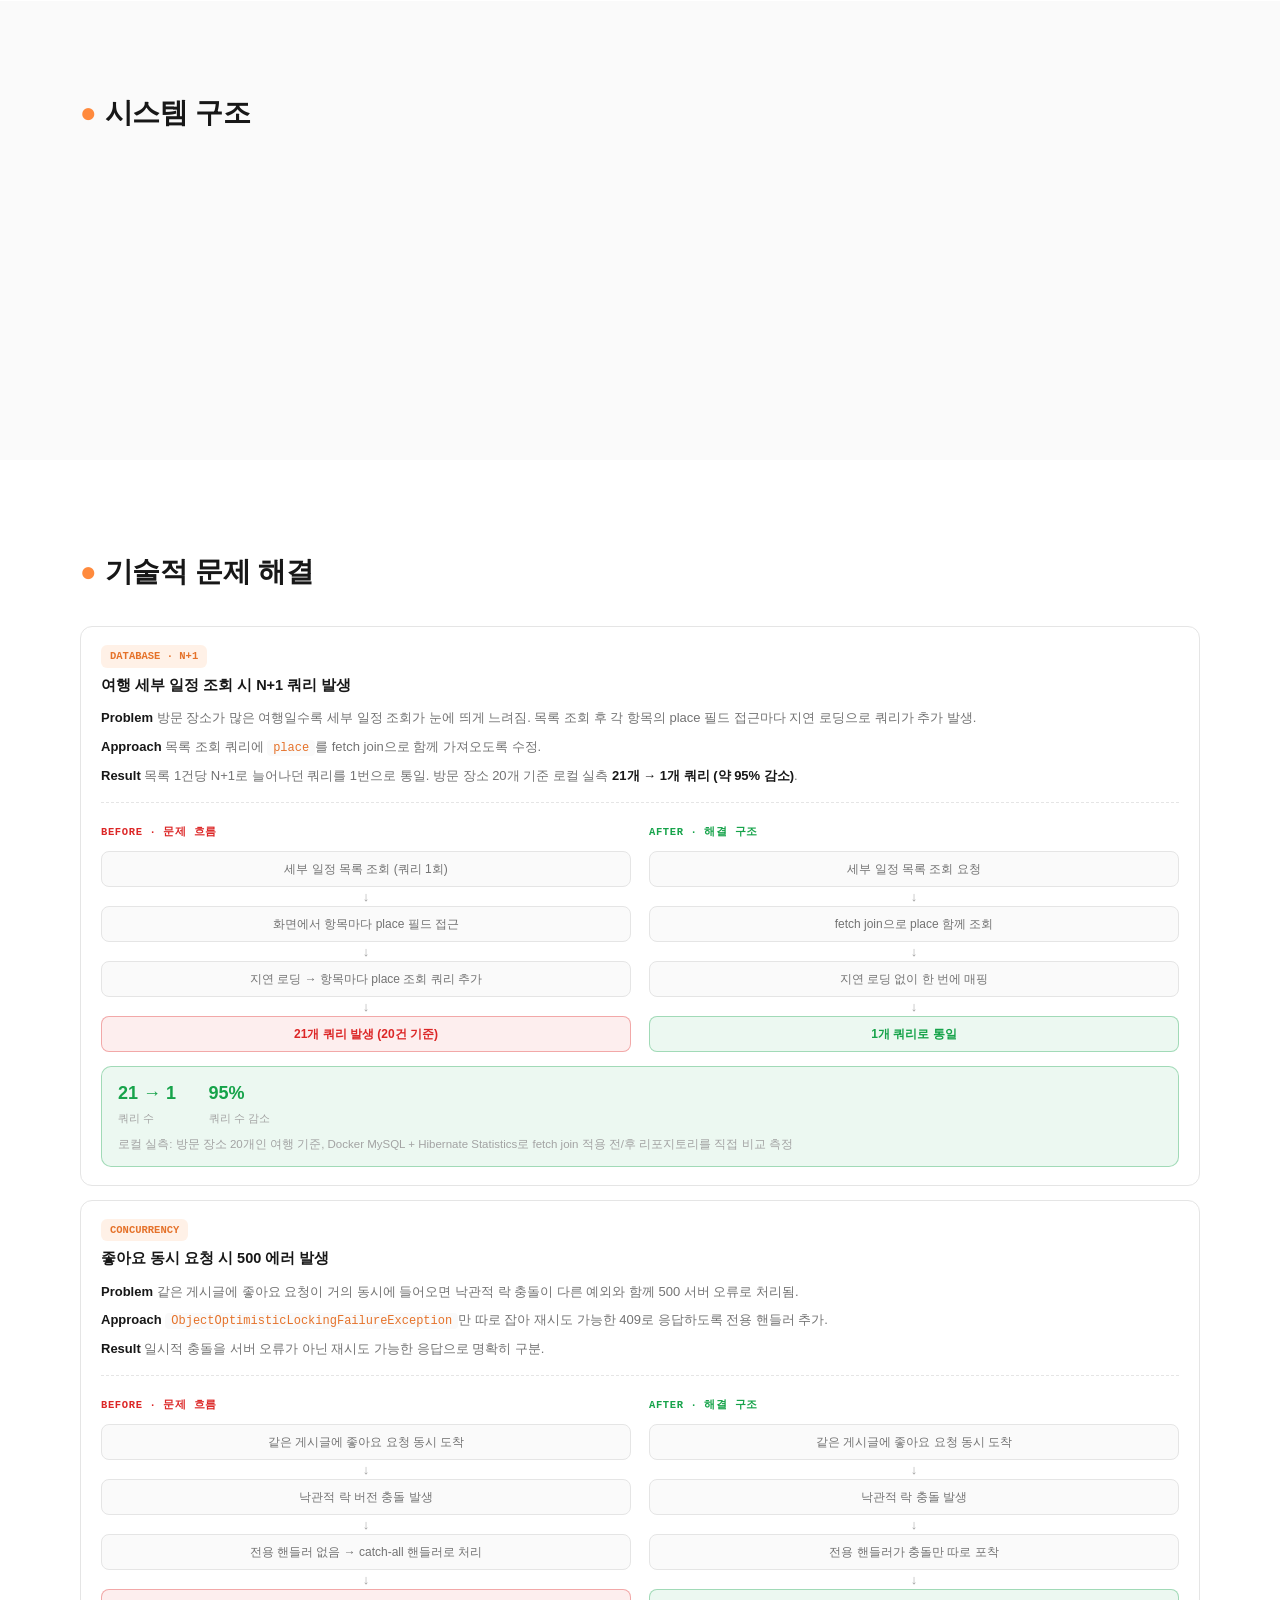
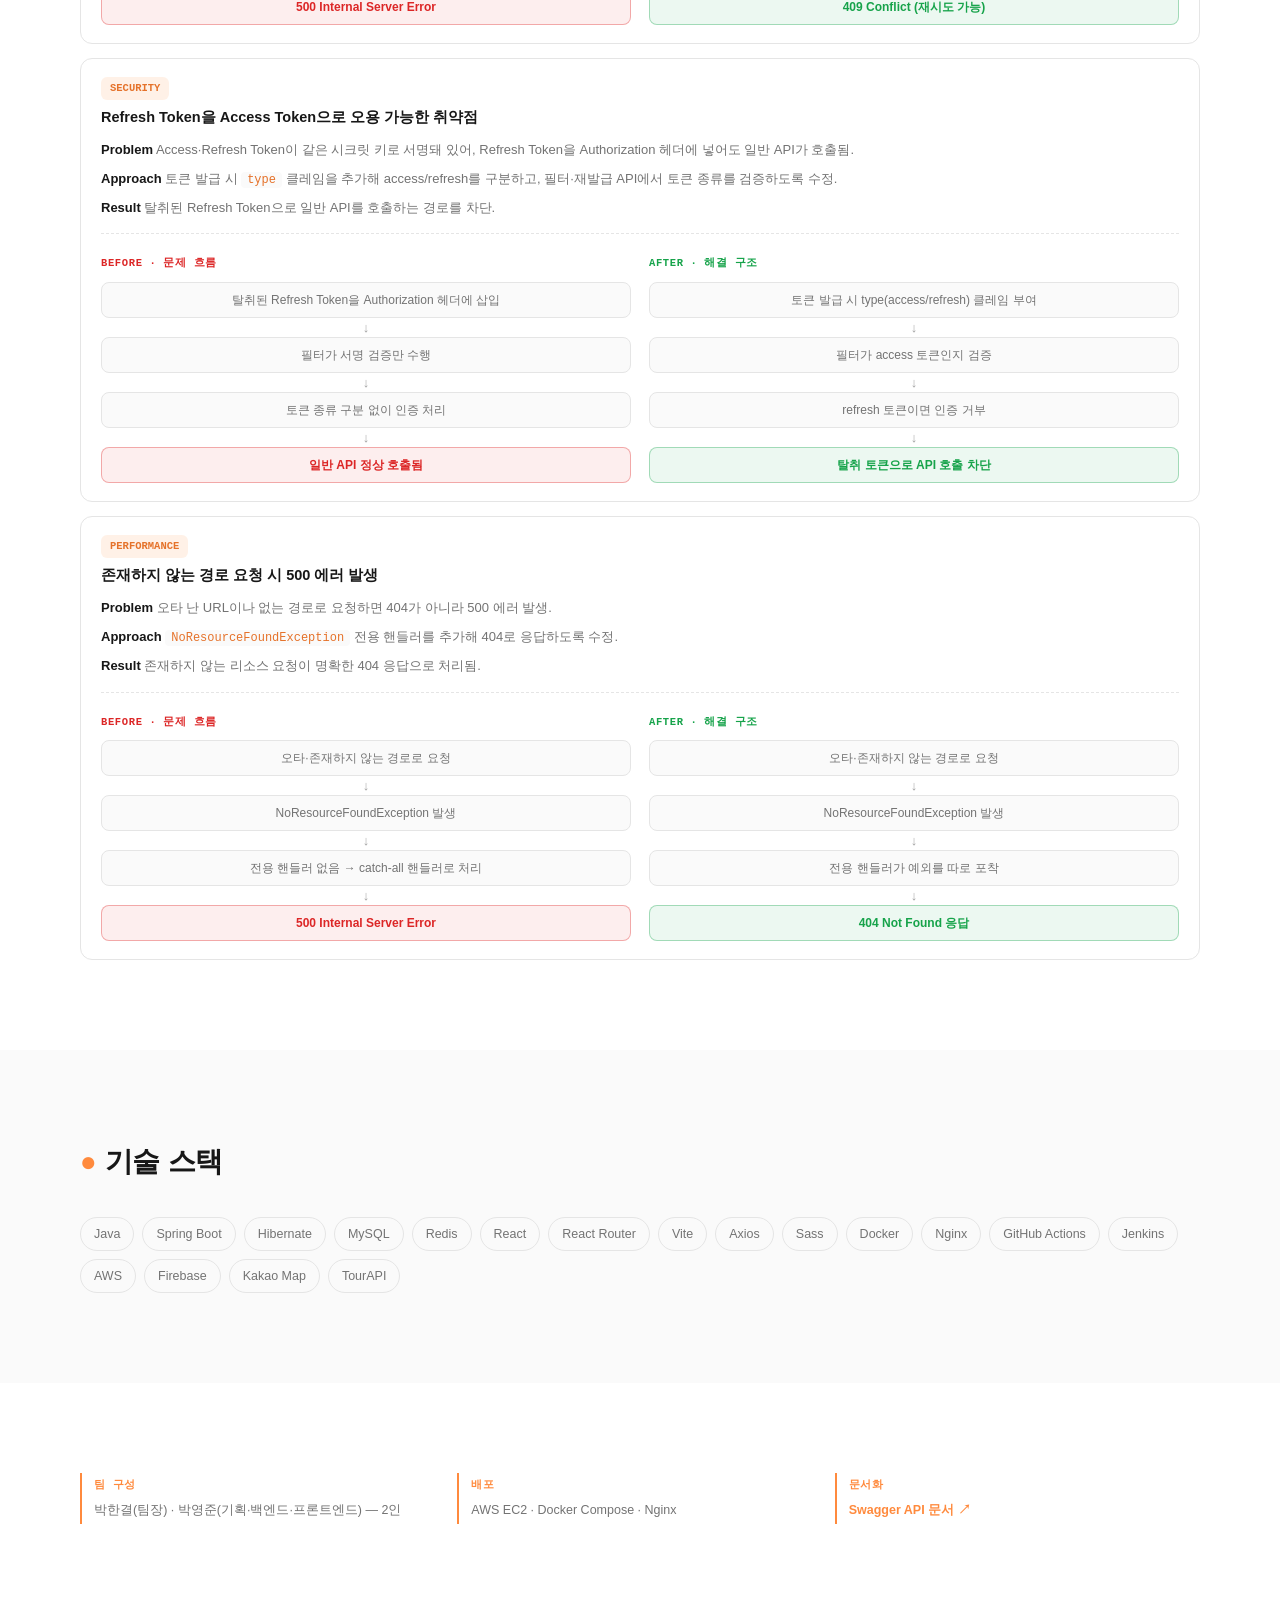
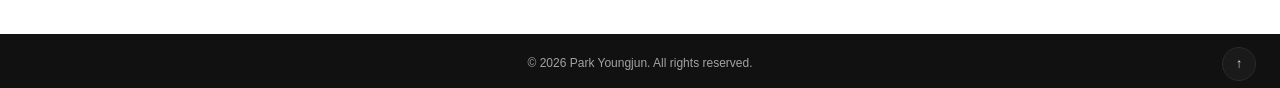
==== commit 525e078f: "Featured Project 배너 재구성, Tails 상세 페이지 주요 화면 갤러리·트러블슈팅 다이어그램 추가 - Featured Project 배너를 Tails 실제 화면 5종" ====
--- a/tails.html
+++ b/tails.html
@@ -131,6 +131,37 @@
   <section class="section">
     <div class="section-inner">
       <div class="section-head">
+        <h2 class="section-title"><span class="dot">●</span> 주요 화면</h2>
+        <p class="section-note">이미지를 클릭하면 확대해서 볼 수 있습니다.</p>
+      </div>
+      <div class="screens-grid reveal">
+        <figure class="screen-card screen-card-large">
+          <img src="screens/main.png" alt="Tails 메인 화면" class="screen-img" role="button" tabindex="0" aria-label="메인 화면 확대 보기" loading="lazy">
+          <figcaption>메인 — 반려동물 동반 여행 검색과 대표 장소 소개</figcaption>
+        </figure>
+        <figure class="screen-card">
+          <img src="screens/map.png" alt="Tails 지도 탐색 화면" class="screen-img" role="button" tabindex="0" aria-label="지도 탐색 화면 확대 보기" loading="lazy">
+          <figcaption>지도 — 키워드·카테고리·반경 기반 장소 탐색</figcaption>
+        </figure>
+        <figure class="screen-card">
+          <img src="screens/feed.png" alt="Tails 피드 화면" class="screen-img" role="button" tabindex="0" aria-label="피드 화면 확대 보기" loading="lazy">
+          <figcaption>피드 — 반려동물 여행 후기·리뷰 커뮤니티</figcaption>
+        </figure>
+        <figure class="screen-card">
+          <img src="screens/trip.png" alt="Tails 여행 일정 화면" class="screen-img" role="button" tabindex="0" aria-label="여행 일정 화면 확대 보기" loading="lazy">
+          <figcaption>여행일정 — 나의 반려동물 동반 여행 계획 관리</figcaption>
+        </figure>
+        <figure class="screen-card">
+          <img src="screens/mypage.png" alt="Tails 마이페이지 화면" class="screen-img" role="button" tabindex="0" aria-label="마이페이지 화면 확대 보기" loading="lazy">
+          <figcaption>마이페이지 — 내 정보, 여행 일정, 찜한 장소 관리</figcaption>
+        </figure>
+      </div>
+    </div>
+  </section>
+
+  <section class="section section-alt">
+    <div class="section-inner">
+      <div class="section-head">
         <h2 class="section-title"><span class="dot">●</span> 시스템 구조</h2>
       </div>
       <div class="extra-block reveal">
@@ -148,7 +179,7 @@
     </div>
   </section>
 
-  <section class="section section-alt">
+  <section class="section">
     <div class="section-inner">
       <div class="section-head">
         <h2 class="section-title"><span class="dot">●</span> 기술적 문제 해결</h2>
@@ -162,7 +193,38 @@
         <div class="trouble-body">
           <p><strong>Problem</strong> 방문 장소가 많은 여행일수록 세부 일정 조회가 눈에 띄게 느려짐. 목록 조회 후 각 항목의 place 필드 접근마다 지연 로딩으로 쿼리가 추가 발생.</p>
           <p><strong>Approach</strong> 목록 조회 쿼리에 <code>place</code>를 fetch join으로 함께 가져오도록 수정.</p>
-          <p><strong>Result</strong> 목록 1건당 N+1로 늘어나던 쿼리를 1번으로 통일.</p>
+          <p><strong>Result</strong> 목록 1건당 N+1로 늘어나던 쿼리를 1번으로 통일. 방문 장소 20개 기준 로컬 실측 <strong>21개 → 1개 쿼리 (약 95% 감소)</strong>.</p>
+        </div>
+        <div class="flow-diagram">
+          <div class="flow-col flow-col-before">
+            <span class="flow-col-label">BEFORE · 문제 흐름</span>
+            <div class="flow-steps">
+              <div class="flow-step">세부 일정 목록 조회 (쿼리 1회)</div>
+              <div class="flow-arrow">↓</div>
+              <div class="flow-step">화면에서 항목마다 place 필드 접근</div>
+              <div class="flow-arrow">↓</div>
+              <div class="flow-step">지연 로딩 → 항목마다 place 조회 쿼리 추가</div>
+              <div class="flow-arrow">↓</div>
+              <div class="flow-step flow-step-result">21개 쿼리 발생 (20건 기준)</div>
+            </div>
+          </div>
+          <div class="flow-col flow-col-after">
+            <span class="flow-col-label">AFTER · 해결 구조</span>
+            <div class="flow-steps">
+              <div class="flow-step">세부 일정 목록 조회 요청</div>
+              <div class="flow-arrow">↓</div>
+              <div class="flow-step">fetch join으로 place 함께 조회</div>
+              <div class="flow-arrow">↓</div>
+              <div class="flow-step">지연 로딩 없이 한 번에 매핑</div>
+              <div class="flow-arrow">↓</div>
+              <div class="flow-step flow-step-result">1개 쿼리로 통일</div>
+            </div>
+          </div>
+        </div>
+        <div class="trouble-benchmark">
+          <div class="tb-stat"><span class="tb-num">21 → 1</span><span class="tb-label">쿼리 수</span></div>
+          <div class="tb-stat"><span class="tb-num">95%</span><span class="tb-label">쿼리 수 감소</span></div>
+          <p class="tb-note">로컬 실측: 방문 장소 20개인 여행 기준, Docker MySQL + Hibernate Statistics로 fetch join 적용 전/후 리포지토리를 직접 비교 측정</p>
         </div>
       </div>
 
@@ -176,6 +238,32 @@
           <p><strong>Approach</strong> <code>ObjectOptimisticLockingFailureException</code>만 따로 잡아 재시도 가능한 409로 응답하도록 전용 핸들러 추가.</p>
           <p><strong>Result</strong> 일시적 충돌을 서버 오류가 아닌 재시도 가능한 응답으로 명확히 구분.</p>
         </div>
+        <div class="flow-diagram">
+          <div class="flow-col flow-col-before">
+            <span class="flow-col-label">BEFORE · 문제 흐름</span>
+            <div class="flow-steps">
+              <div class="flow-step">같은 게시글에 좋아요 요청 동시 도착</div>
+              <div class="flow-arrow">↓</div>
+              <div class="flow-step">낙관적 락 버전 충돌 발생</div>
+              <div class="flow-arrow">↓</div>
+              <div class="flow-step">전용 핸들러 없음 → catch-all 핸들러로 처리</div>
+              <div class="flow-arrow">↓</div>
+              <div class="flow-step flow-step-result">500 Internal Server Error</div>
+            </div>
+          </div>
+          <div class="flow-col flow-col-after">
+            <span class="flow-col-label">AFTER · 해결 구조</span>
+            <div class="flow-steps">
+              <div class="flow-step">같은 게시글에 좋아요 요청 동시 도착</div>
+              <div class="flow-arrow">↓</div>
+              <div class="flow-step">낙관적 락 충돌 발생</div>
+              <div class="flow-arrow">↓</div>
+              <div class="flow-step">전용 핸들러가 충돌만 따로 포착</div>
+              <div class="flow-arrow">↓</div>
+              <div class="flow-step flow-step-result">409 Conflict (재시도 가능)</div>
+            </div>
+          </div>
+        </div>
       </div>
 
       <div class="trouble-card reveal">
@@ -188,6 +276,32 @@
           <p><strong>Approach</strong> 토큰 발급 시 <code>type</code> 클레임을 추가해 access/refresh를 구분하고, 필터·재발급 API에서 토큰 종류를 검증하도록 수정.</p>
           <p><strong>Result</strong> 탈취된 Refresh Token으로 일반 API를 호출하는 경로를 차단.</p>
         </div>
+        <div class="flow-diagram">
+          <div class="flow-col flow-col-before">
+            <span class="flow-col-label">BEFORE · 문제 흐름</span>
+            <div class="flow-steps">
+              <div class="flow-step">탈취된 Refresh Token을 Authorization 헤더에 삽입</div>
+              <div class="flow-arrow">↓</div>
+              <div class="flow-step">필터가 서명 검증만 수행</div>
+              <div class="flow-arrow">↓</div>
+              <div class="flow-step">토큰 종류 구분 없이 인증 처리</div>
+              <div class="flow-arrow">↓</div>
+              <div class="flow-step flow-step-result">일반 API 정상 호출됨</div>
+            </div>
+          </div>
+          <div class="flow-col flow-col-after">
+            <span class="flow-col-label">AFTER · 해결 구조</span>
+            <div class="flow-steps">
+              <div class="flow-step">토큰 발급 시 type(access/refresh) 클레임 부여</div>
+              <div class="flow-arrow">↓</div>
+              <div class="flow-step">필터가 access 토큰인지 검증</div>
+              <div class="flow-arrow">↓</div>
+              <div class="flow-step">refresh 토큰이면 인증 거부</div>
+              <div class="flow-arrow">↓</div>
+              <div class="flow-step flow-step-result">탈취 토큰으로 API 호출 차단</div>
+            </div>
+          </div>
+        </div>
       </div>
 
       <div class="trouble-card reveal">
@@ -200,11 +314,37 @@
           <p><strong>Approach</strong> <code>NoResourceFoundException</code> 전용 핸들러를 추가해 404로 응답하도록 수정.</p>
           <p><strong>Result</strong> 존재하지 않는 리소스 요청이 명확한 404 응답으로 처리됨.</p>
         </div>
-      </div>
-    </div>
-  </section>
-
-  <section class="section">
+        <div class="flow-diagram">
+          <div class="flow-col flow-col-before">
+            <span class="flow-col-label">BEFORE · 문제 흐름</span>
+            <div class="flow-steps">
+              <div class="flow-step">오타·존재하지 않는 경로로 요청</div>
+              <div class="flow-arrow">↓</div>
+              <div class="flow-step">NoResourceFoundException 발생</div>
+              <div class="flow-arrow">↓</div>
+              <div class="flow-step">전용 핸들러 없음 → catch-all 핸들러로 처리</div>
+              <div class="flow-arrow">↓</div>
+              <div class="flow-step flow-step-result">500 Internal Server Error</div>
+            </div>
+          </div>
+          <div class="flow-col flow-col-after">
+            <span class="flow-col-label">AFTER · 해결 구조</span>
+            <div class="flow-steps">
+              <div class="flow-step">오타·존재하지 않는 경로로 요청</div>
+              <div class="flow-arrow">↓</div>
+              <div class="flow-step">NoResourceFoundException 발생</div>
+              <div class="flow-arrow">↓</div>
+              <div class="flow-step">전용 핸들러가 예외를 따로 포착</div>
+              <div class="flow-arrow">↓</div>
+              <div class="flow-step flow-step-result">404 Not Found 응답</div>
+            </div>
+          </div>
+        </div>
+      </div>
+    </div>
+  </section>
+
+  <section class="section section-alt">
     <div class="section-inner">
       <div class="section-head">
         <h2 class="section-title"><span class="dot">●</span> 기술 스택</h2>
@@ -232,7 +372,36 @@
     </div>
   </section>
 
+  <section class="section">
+    <div class="section-inner">
+      <div class="prr-grid reveal">
+        <div class="prr-item">
+          <span class="prr-label">팀 구성</span>
+          <p>박한결(팀장) · 박영준(기획·백엔드·프론트엔드) — 2인</p>
+        </div>
+        <div class="prr-item">
+          <span class="prr-label">배포</span>
+          <p>AWS EC2 · Docker Compose · Nginx</p>
+        </div>
+        <div class="prr-item">
+          <span class="prr-label">문서화</span>
+          <p><a href="https://mytails.site/swagger-ui/index.html" target="_blank" rel="noopener noreferrer">Swagger API 문서 ↗</a></p>
+        </div>
+      </div>
+    </div>
+  </section>
+
 </main>
+
+<div class="lightbox" id="lightbox" hidden>
+  <button type="button" class="lightbox-close" id="lightboxClose" aria-label="닫기">&times;</button>
+  <button type="button" class="lightbox-prev" id="lightboxPrev" aria-label="이전 이미지">&#8249;</button>
+  <button type="button" class="lightbox-next" id="lightboxNext" aria-label="다음 이미지">&#8250;</button>
+  <div class="lightbox-inner">
+    <img class="lightbox-img" id="lightboxImg" src="" alt="">
+    <p class="lightbox-caption" id="lightboxCaption"></p>
+  </div>
+</div>
 
 <footer class="footer">
   <p>&copy; 2026 Park Youngjun. All rights reserved.</p>
--- a/style.css
+++ b/style.css
@@ -8,6 +8,12 @@
   --text-faint: #a3a3a3;
   --accent: #ff8a3d;
   --accent-strong: #e5722a;
+  --danger: #dc2626;
+  --danger-bg: rgba(220, 38, 38, 0.08);
+  --danger-border: rgba(220, 38, 38, 0.35);
+  --success: #16a34a;
+  --success-bg: rgba(22, 163, 74, 0.08);
+  --success-border: rgba(22, 163, 74, 0.35);
   --shadow: 0 1px 3px rgba(0, 0, 0, 0.04), 0 1px 2px rgba(0, 0, 0, 0.03);
   --font: 'Pretendard', -apple-system, BlinkMacSystemFont, 'Segoe UI', 'Malgun Gothic', sans-serif;
   --mono: 'DM Mono', 'SFMono-Regular', Consolas, monospace;
@@ -24,6 +30,12 @@
   --text-dim: #a3a3a3;
   --text-faint: #737373;
   --shadow: 0 1px 3px rgba(0, 0, 0, 0.3);
+  --danger: #f87171;
+  --danger-bg: rgba(248, 113, 113, 0.12);
+  --danger-border: rgba(248, 113, 113, 0.35);
+  --success: #4ade80;
+  --success-bg: rgba(74, 222, 128, 0.12);
+  --success-border: rgba(74, 222, 128, 0.35);
 }
 
 * { box-sizing: border-box; margin: 0; padding: 0; }
@@ -237,6 +249,17 @@
 }
 .info-chip svg { color: var(--accent); flex-shrink: 0; }
 .info-chip-on-dark { color: rgba(255, 255, 255, 0.85); }
+.hero-stats {
+  margin-top: 32px;
+  padding-top: 24px;
+  border-top: 1px solid rgba(255, 255, 255, 0.18);
+  display: flex;
+  gap: 36px;
+  flex-wrap: wrap;
+}
+.hero-stat { display: flex; flex-direction: column; gap: 5px; }
+.hero-stat-num { font-size: 22px; font-weight: 800; color: #fff; letter-spacing: -0.01em; }
+.hero-stat-label { font-size: 11.5px; color: rgba(255, 255, 255, 0.6); line-height: 1.5; }
 
 /* SECTIONS */
 .section { padding: 90px 24px; }
@@ -265,6 +288,74 @@
   color: var(--text-dim);
 }
 .section-link:hover { color: var(--accent); }
+.section-note { font-size: 13px; color: var(--text-faint); }
+
+/* SCREENS GALLERY + LIGHTBOX */
+.screens-grid { display: grid; grid-template-columns: repeat(2, minmax(0, 1fr)); gap: 16px; }
+.screen-card {
+  margin: 0;
+  background: var(--surface);
+  border: 1px solid var(--border);
+  border-radius: var(--radius);
+  overflow: hidden;
+  box-shadow: var(--shadow);
+}
+.screen-card-large { grid-column: 1 / -1; }
+.screen-img {
+  display: block;
+  width: 100%;
+  height: 320px;
+  object-fit: contain;
+  background: var(--bg-alt);
+  cursor: zoom-in;
+}
+.screen-card-large .screen-img { height: 420px; }
+.screen-img:focus-visible { outline: 2px solid var(--accent); outline-offset: -2px; }
+.screen-card figcaption {
+  padding: 14px 16px;
+  font-size: 13.5px;
+  font-weight: 600;
+  color: var(--text-dim);
+  border-top: 1px solid var(--border);
+}
+@media (max-width: 640px) {
+  .screens-grid { grid-template-columns: 1fr; }
+  .screen-img, .screen-card-large .screen-img { height: 240px; }
+}
+
+.lightbox {
+  position: fixed;
+  inset: 0;
+  z-index: 999;
+  display: flex;
+  align-items: center;
+  justify-content: center;
+  padding: 24px;
+  background: rgba(10, 10, 10, 0.88);
+  backdrop-filter: blur(4px);
+}
+.lightbox[hidden] { display: none; }
+.lightbox-inner { display: flex; flex-direction: column; align-items: center; gap: 14px; max-width: min(1040px, 100%); max-height: 100%; }
+.lightbox-img { max-width: 100%; max-height: calc(100vh - 140px); object-fit: contain; border-radius: 12px; box-shadow: 0 24px 64px rgba(0, 0, 0, 0.5); }
+.lightbox-caption { color: rgba(255, 255, 255, 0.85); font-size: 14px; font-weight: 600; text-align: center; }
+.lightbox-close, .lightbox-prev, .lightbox-next {
+  position: fixed;
+  background: rgba(255, 255, 255, 0.12);
+  border: 1px solid rgba(255, 255, 255, 0.18);
+  border-radius: 999px;
+  color: #fff;
+  cursor: pointer;
+  display: flex;
+  align-items: center;
+  justify-content: center;
+  transition: background 0.2s, transform 0.15s;
+}
+.lightbox-close:hover, .lightbox-prev:hover, .lightbox-next:hover { background: rgba(255, 255, 255, 0.24); }
+.lightbox-close { top: 18px; right: 18px; width: 40px; height: 40px; font-size: 22px; }
+.lightbox-prev, .lightbox-next { top: 50%; transform: translateY(-50%); width: 46px; height: 46px; font-size: 26px; }
+.lightbox-prev:hover, .lightbox-next:hover { transform: translateY(-50%) scale(1.08); }
+.lightbox-prev { left: 16px; }
+.lightbox-next { right: 16px; }
 
 /* ABOUT + SKILLS */
 .about-card {
@@ -364,7 +455,7 @@
 
 .skills-cards {
   display: grid;
-  grid-template-columns: repeat(3, 1fr);
+  grid-template-columns: repeat(4, 1fr);
   gap: 16px;
 }
 .skill-card {
@@ -380,9 +471,15 @@
   gap: 8px;
   font-size: 14px;
   font-weight: 700;
+  margin-bottom: 6px;
+}
+.skill-card h3 .icon-emoji { font-size: 15px; }
+.skill-card-desc {
+  font-size: 12px;
+  color: var(--text-faint);
+  line-height: 1.6;
   margin-bottom: 16px;
 }
-.skill-card h3 .icon-emoji { font-size: 15px; }
 .icon-grid {
   display: grid;
   grid-template-columns: repeat(auto-fill, minmax(52px, 1fr));
@@ -464,14 +561,16 @@
 .prr-item { border-left: 2px solid var(--accent); padding: 4px 0 4px 12px; }
 .prr-label { display: block; font-family: var(--mono); font-size: 10.5px; font-weight: 700; color: var(--accent); letter-spacing: 0.06em; margin-bottom: 6px; }
 .prr-item p { font-size: 12.5px; color: var(--text-dim); line-height: 1.6; margin: 0; }
+.prr-item p a { color: var(--accent); font-weight: 600; }
+.prr-item p a:hover { text-decoration: underline; }
 
 /* OTHER PROJECTS */
 .other-grid {
-  display: grid;
-  grid-template-columns: repeat(3, 1fr);
+  display: flex;
+  flex-wrap: wrap;
   gap: 20px;
 }
-.pcard-other { display: flex; flex-direction: column; }
+.pcard-other { display: flex; flex-direction: column; flex: 0 1 340px; }
 .pcard-other .pcard-media { min-height: 170px; }
 .pcard-other .pcard-media-code {
   background: #0f0f0f; display: flex; align-items: center; justify-content: center; padding: 18px;
@@ -543,6 +642,66 @@
 .trouble-body p:last-child { margin-bottom: 0; }
 .trouble-body strong { color: var(--text); font-weight: 700; }
 .trouble-body code { font-family: var(--mono); font-size: 12px; background: var(--bg-alt); padding: 1px 6px; border-radius: 4px; color: var(--accent-strong); }
+
+/* TROUBLESHOOTING FLOW DIAGRAM */
+.flow-diagram {
+  display: grid;
+  grid-template-columns: 1fr 1fr;
+  gap: 18px;
+  margin-top: 14px;
+  padding-top: 14px;
+  border-top: 1px dashed var(--border);
+}
+.flow-col-label {
+  display: inline-flex;
+  align-items: center;
+  gap: 6px;
+  font-family: var(--mono);
+  font-size: 10.5px;
+  font-weight: 700;
+  letter-spacing: 0.06em;
+  margin-bottom: 10px;
+}
+.flow-col-before .flow-col-label { color: var(--danger); }
+.flow-col-after .flow-col-label { color: var(--success); }
+.flow-steps { display: flex; flex-direction: column; align-items: stretch; }
+.flow-step {
+  background: var(--bg-alt);
+  border: 1px solid var(--border);
+  border-radius: 8px;
+  padding: 8px 12px;
+  font-size: 12px;
+  color: var(--text-dim);
+  text-align: center;
+  line-height: 1.5;
+}
+.flow-arrow {
+  text-align: center;
+  color: var(--text-faint);
+  font-size: 13px;
+  padding: 3px 0;
+  line-height: 1;
+}
+.flow-step-result {
+  font-weight: 700;
+  border-width: 1.5px;
+}
+.flow-col-before .flow-step-result { background: var(--danger-bg); border-color: var(--danger-border); color: var(--danger); }
+.flow-col-after .flow-step-result { background: var(--success-bg); border-color: var(--success-border); color: var(--success); }
+@media (max-width: 640px) {
+  .flow-diagram { grid-template-columns: 1fr; }
+}
+.trouble-benchmark {
+  margin-top: 14px;
+  padding: 12px 16px;
+  border: 1px solid var(--success-border);
+  background: var(--success-bg);
+  border-radius: 10px;
+}
+.tb-stat { display: inline-flex; flex-direction: column; gap: 2px; margin-right: 28px; }
+.tb-num { font-size: 18px; font-weight: 800; color: var(--success); }
+.tb-label { font-size: 11px; color: var(--text-faint); }
+.tb-note { margin-top: 8px; font-size: 11.5px; color: var(--text-faint); line-height: 1.6; }
 
 /* EXPERIENCE + EDUCATION */
 .exed-grid { display: grid; grid-template-columns: 1fr 1fr; gap: 20px; }
@@ -643,9 +802,8 @@
   .hero-banner { min-height: 460px; }
   .hero-banner-content { padding: 32px 24px; max-width: 100%; }
   .about-grid { grid-template-columns: 1fr; }
-  .skills-cards { grid-template-columns: 1fr; }
+  .skills-cards { grid-template-columns: repeat(2, 1fr); }
   .pcard-featured { grid-template-columns: 1fr; }
-  .other-grid { grid-template-columns: repeat(2, 1fr); }
   .exed-grid { grid-template-columns: 1fr; }
   .prr-grid { grid-template-columns: 1fr; }
   .feature-grid { grid-template-columns: 1fr; }
@@ -661,7 +819,8 @@
     padding: 16px 24px; gap: 16px;
   }
   .nav-name { display: none; }
-  .other-grid { grid-template-columns: 1fr; }
+  .pcard-other { flex-basis: 100%; }
+  .skills-cards { grid-template-columns: 1fr; }
   .contact-card { flex-direction: column; text-align: center; }
   .contact-links { justify-content: center; }
 }
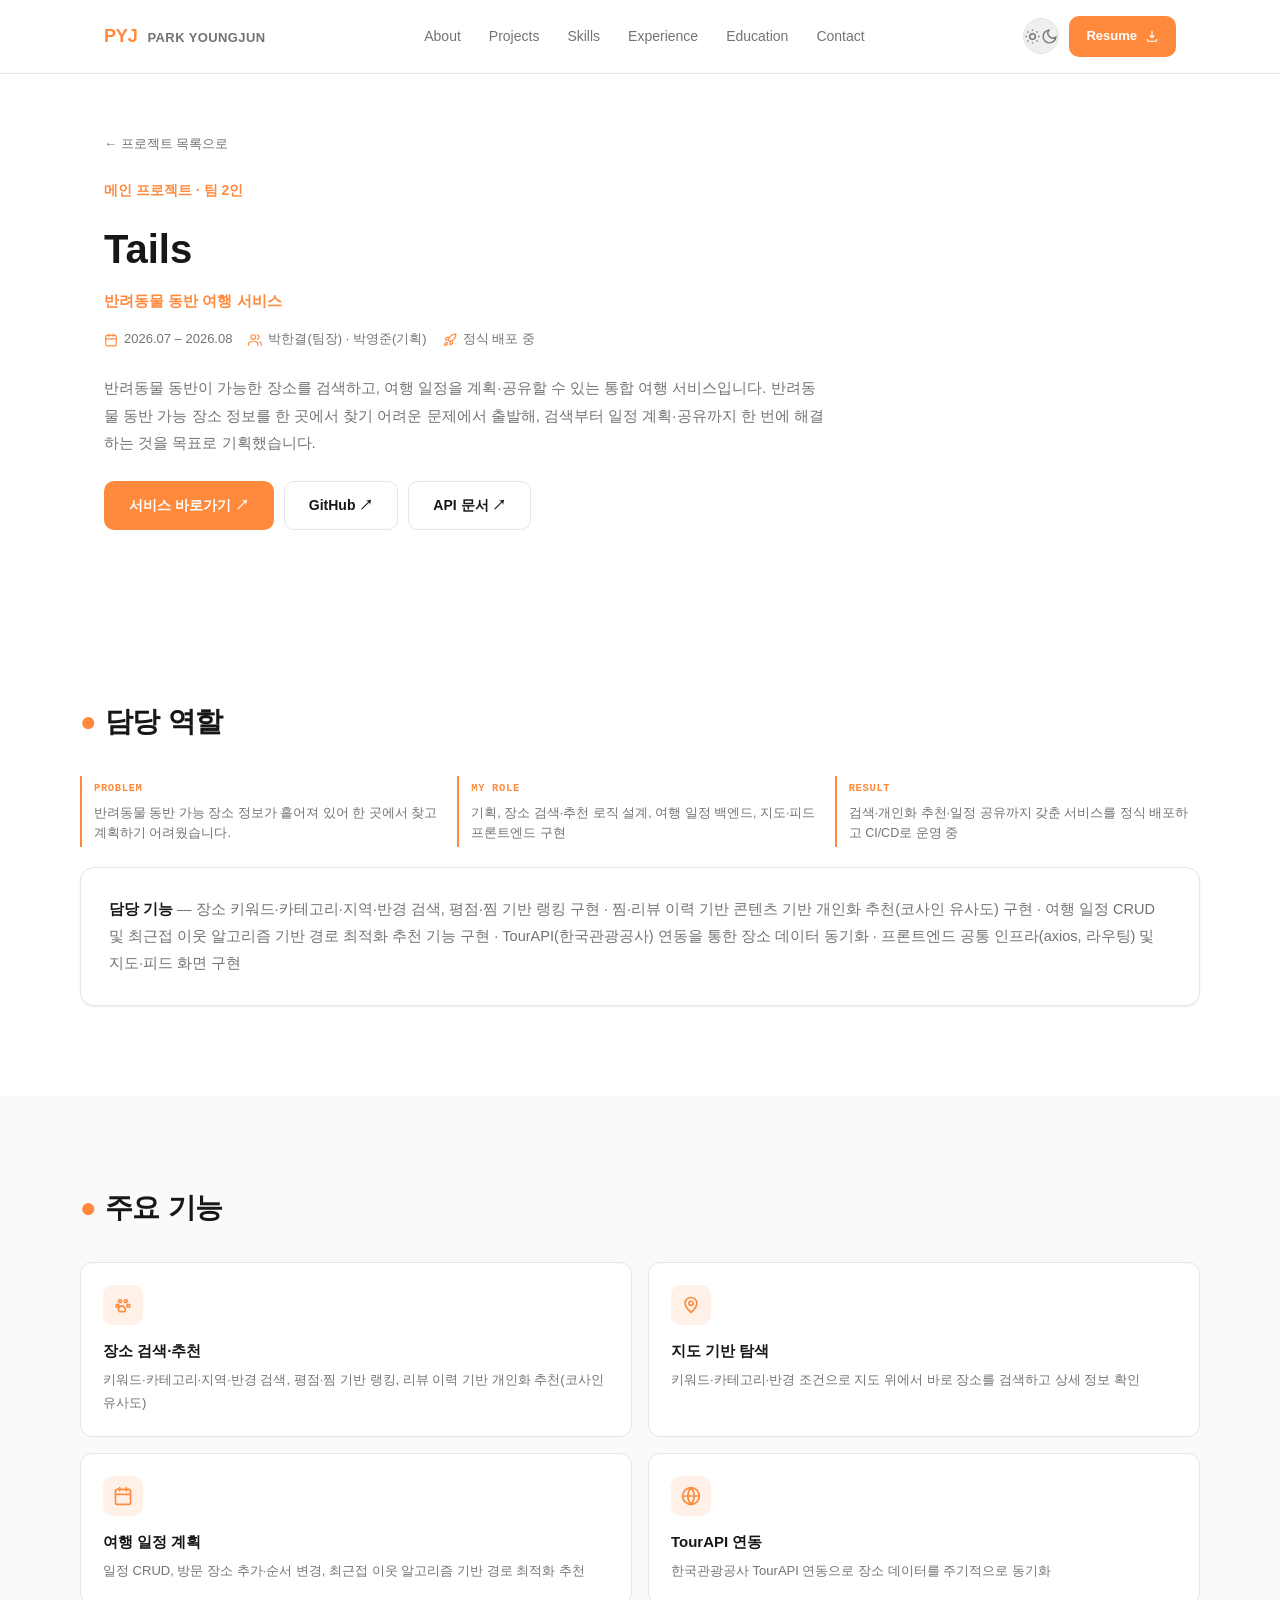
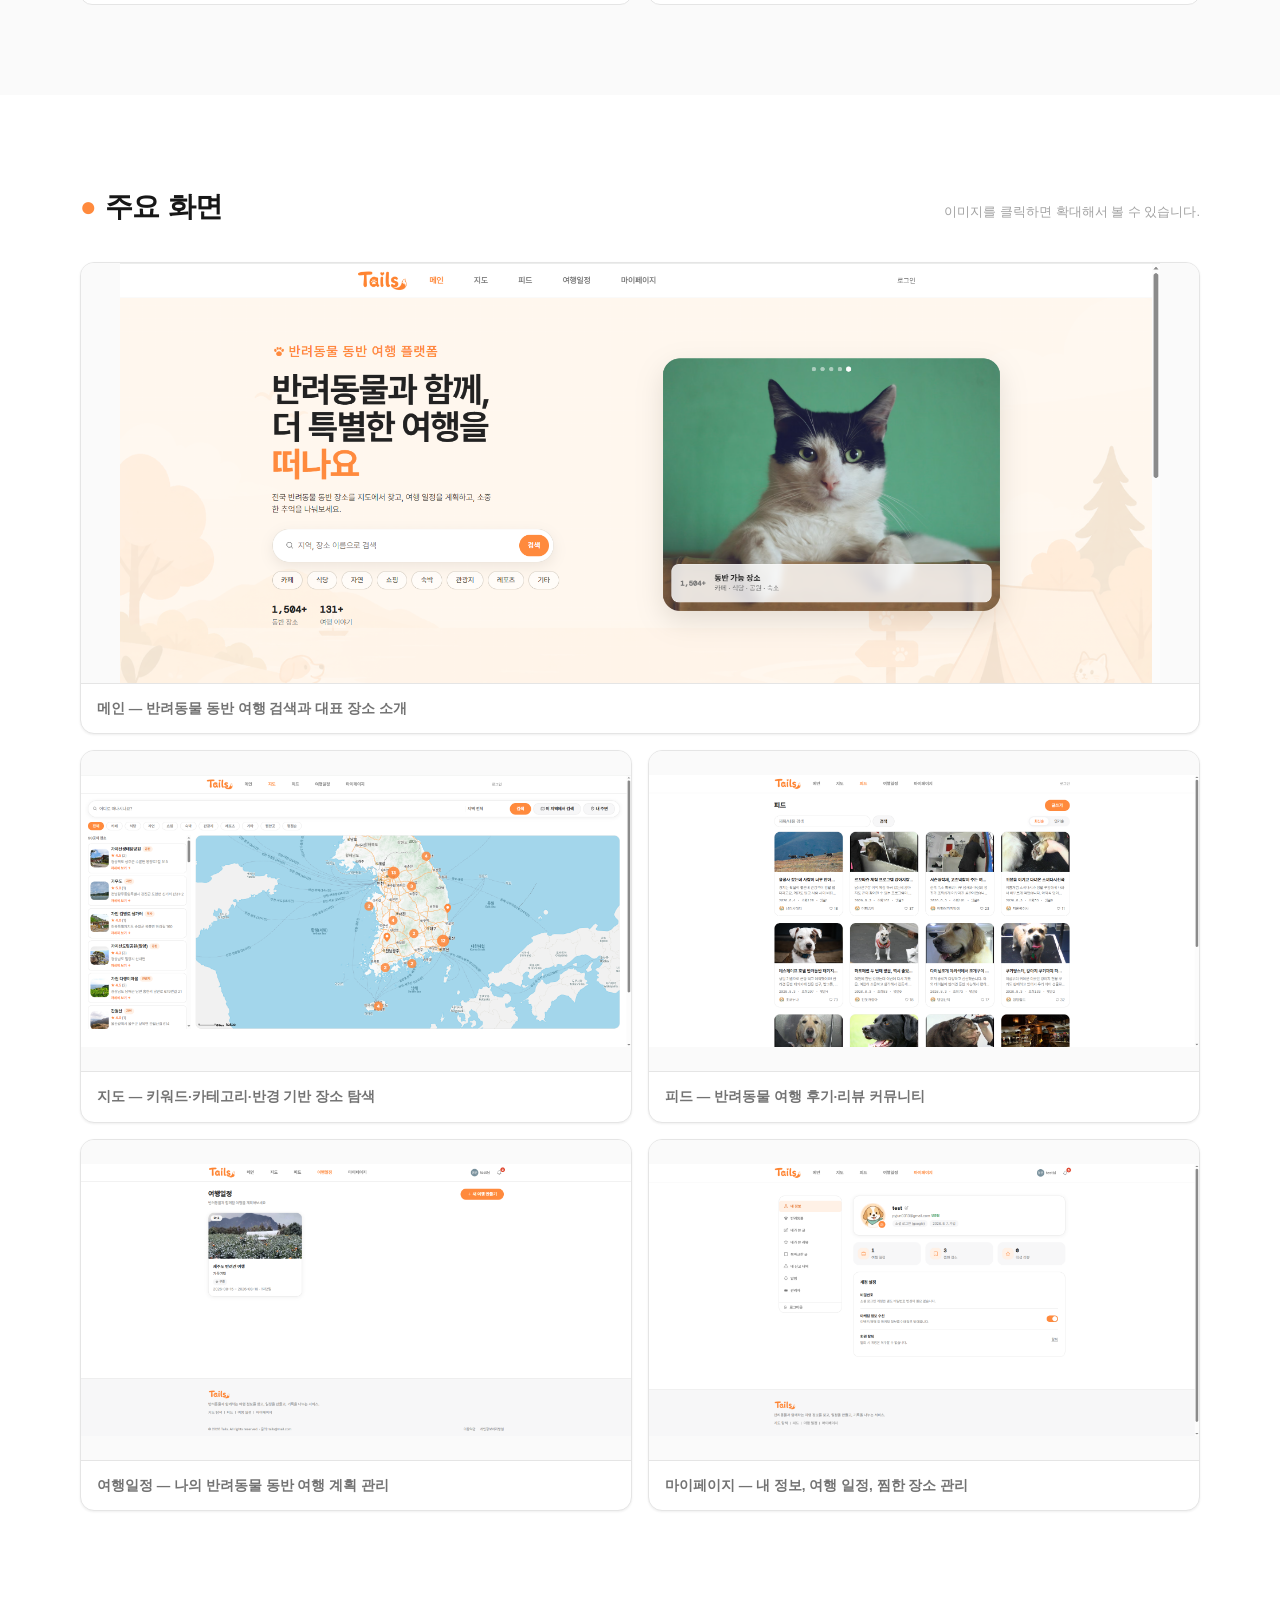
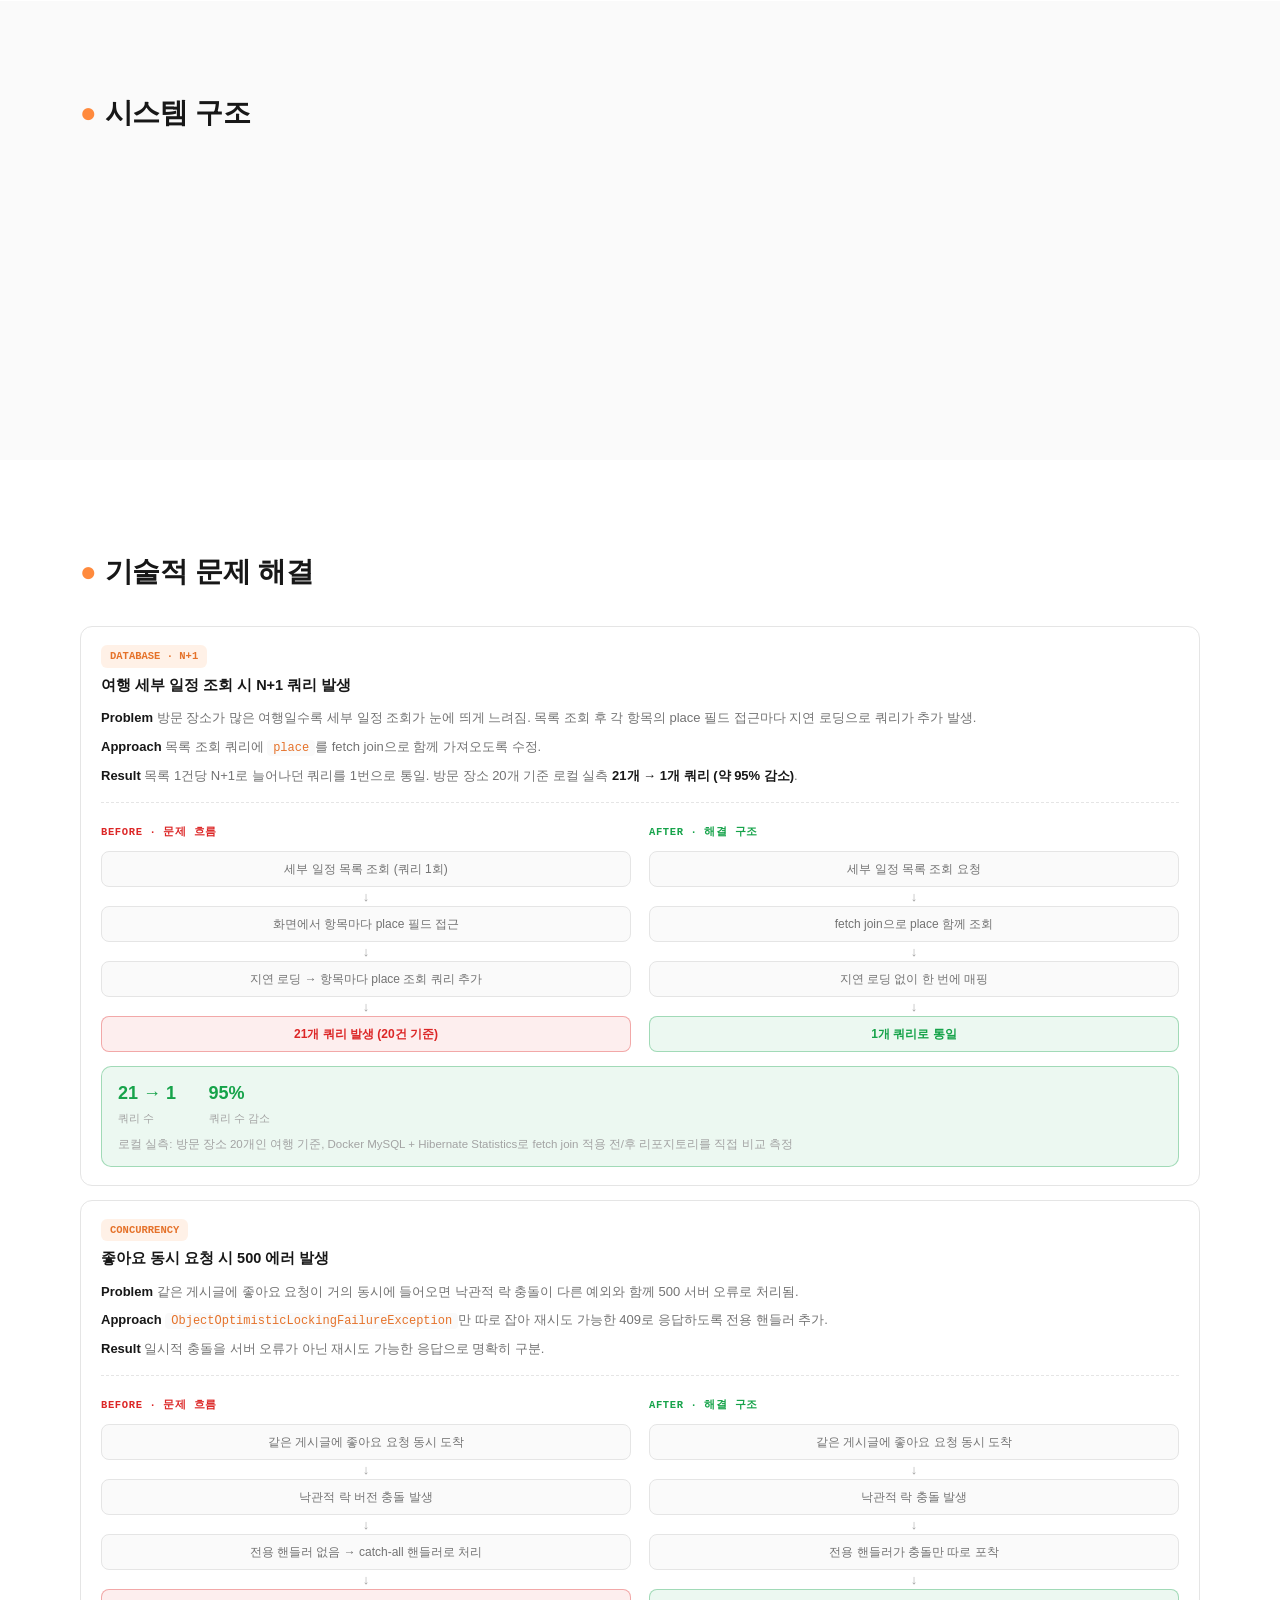
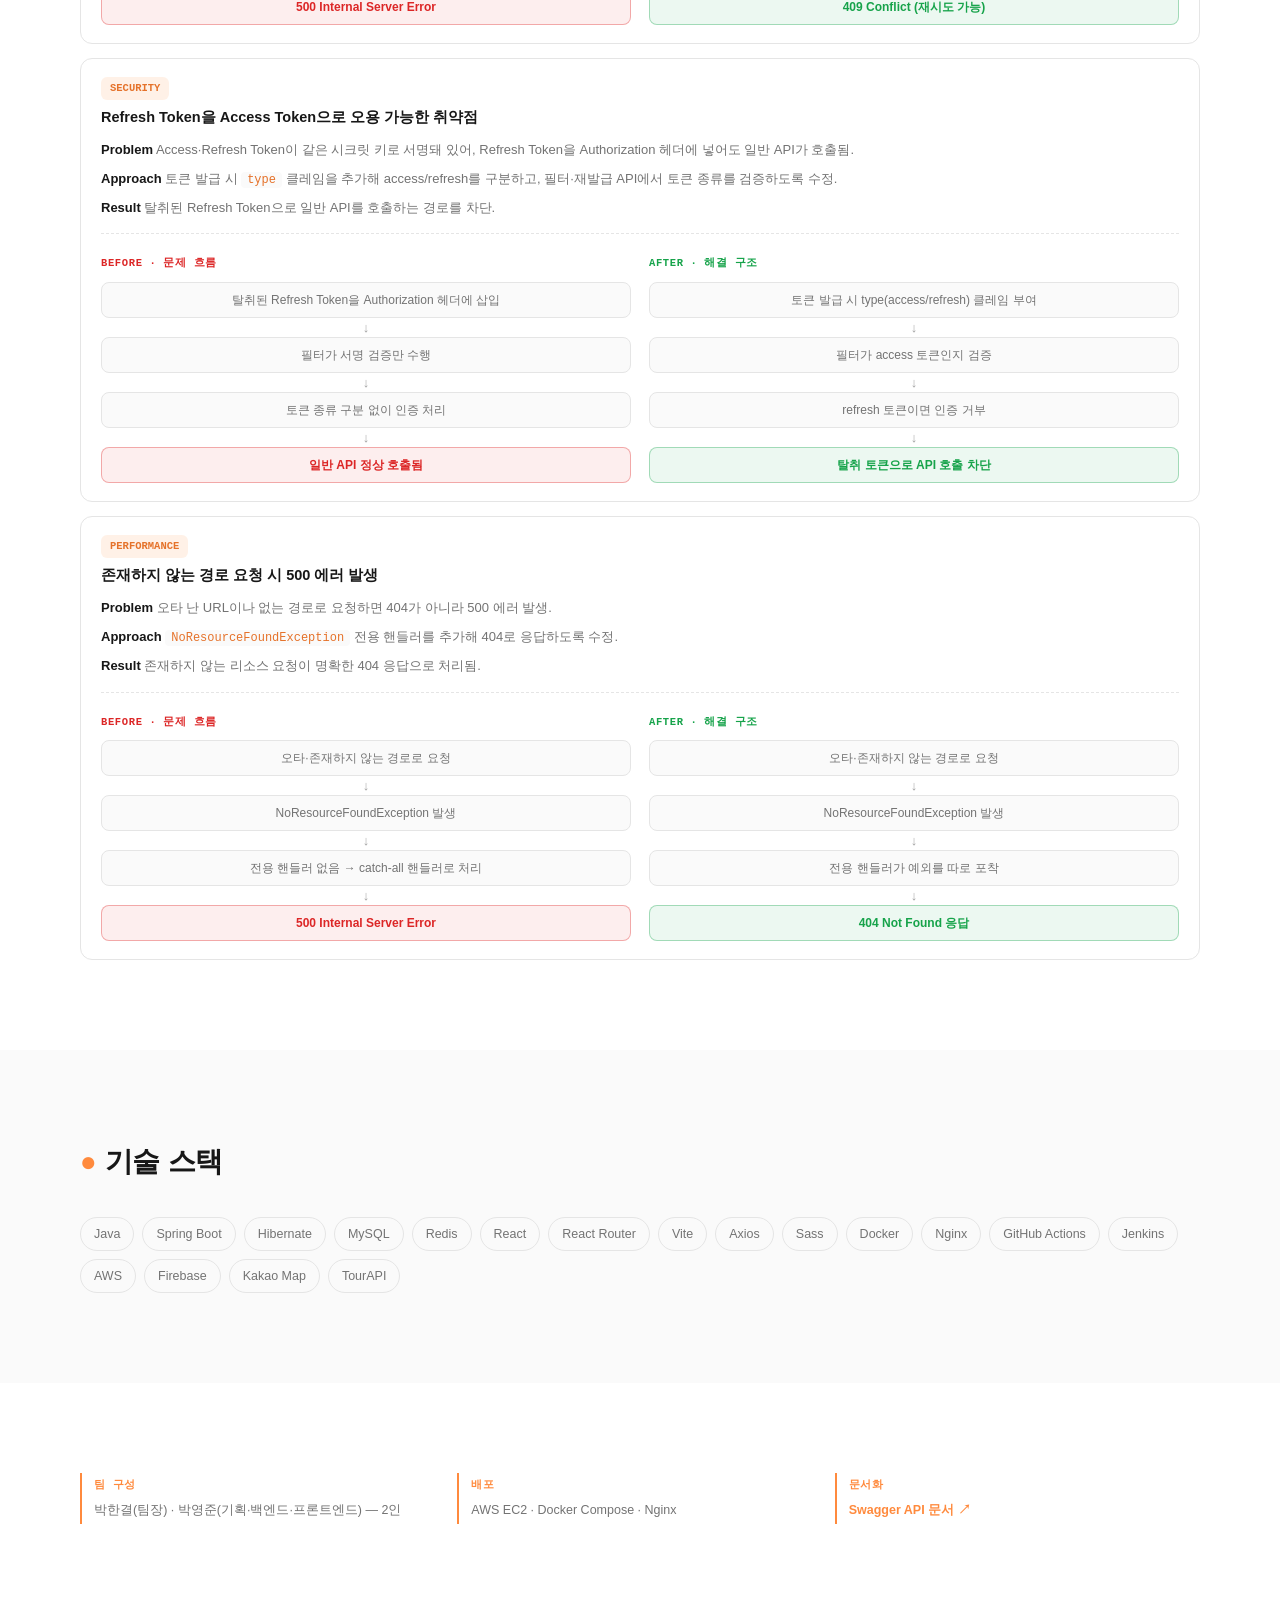
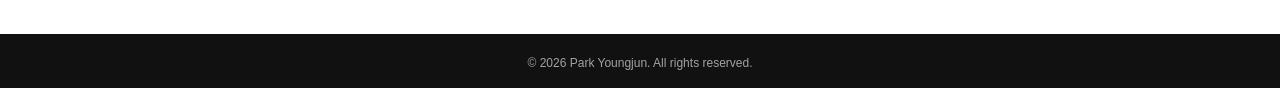
==== commit cfc0d564: "푸터 맨 위로 버튼 제거, Skills 카드 설명 문구 삭제 Co-Authored-By: Claude Sonnet 5 <noreply@anthropic.com>" ====
--- a/tails.html
+++ b/tails.html
@@ -405,7 +405,6 @@
 
 <footer class="footer">
   <p>&copy; 2026 Park Youngjun. All rights reserved.</p>
-  <button class="to-top" id="toTop" aria-label="맨 위로">↑</button>
 </footer>
 
 <script src="script.js"></script>
--- a/style.css
+++ b/style.css
@@ -471,15 +471,9 @@
   gap: 8px;
   font-size: 14px;
   font-weight: 700;
-  margin-bottom: 6px;
+  margin-bottom: 16px;
 }
 .skill-card h3 .icon-emoji { font-size: 15px; }
-.skill-card-desc {
-  font-size: 12px;
-  color: var(--text-faint);
-  line-height: 1.6;
-  margin-bottom: 16px;
-}
 .icon-grid {
   display: grid;
   grid-template-columns: repeat(auto-fill, minmax(52px, 1fr));
@@ -773,14 +767,6 @@
   font-size: 12px;
   position: relative;
 }
-.to-top {
-  position: absolute; right: 24px; top: 50%; transform: translateY(-50%);
-  width: 34px; height: 34px; border-radius: 999px;
-  border: 1px solid #2a2a2a; background: #1a1a1a; color: #d4d4d4;
-  cursor: pointer; transition: all 0.2s ease;
-}
-.to-top:hover { border-color: var(--accent); color: var(--accent); }
-
 /* REVEAL ANIMATION */
 .reveal { opacity: 0; transform: translateY(16px); transition: opacity 0.5s ease, transform 0.5s ease; }
 .reveal.in-view { opacity: 1; transform: translateY(0); }
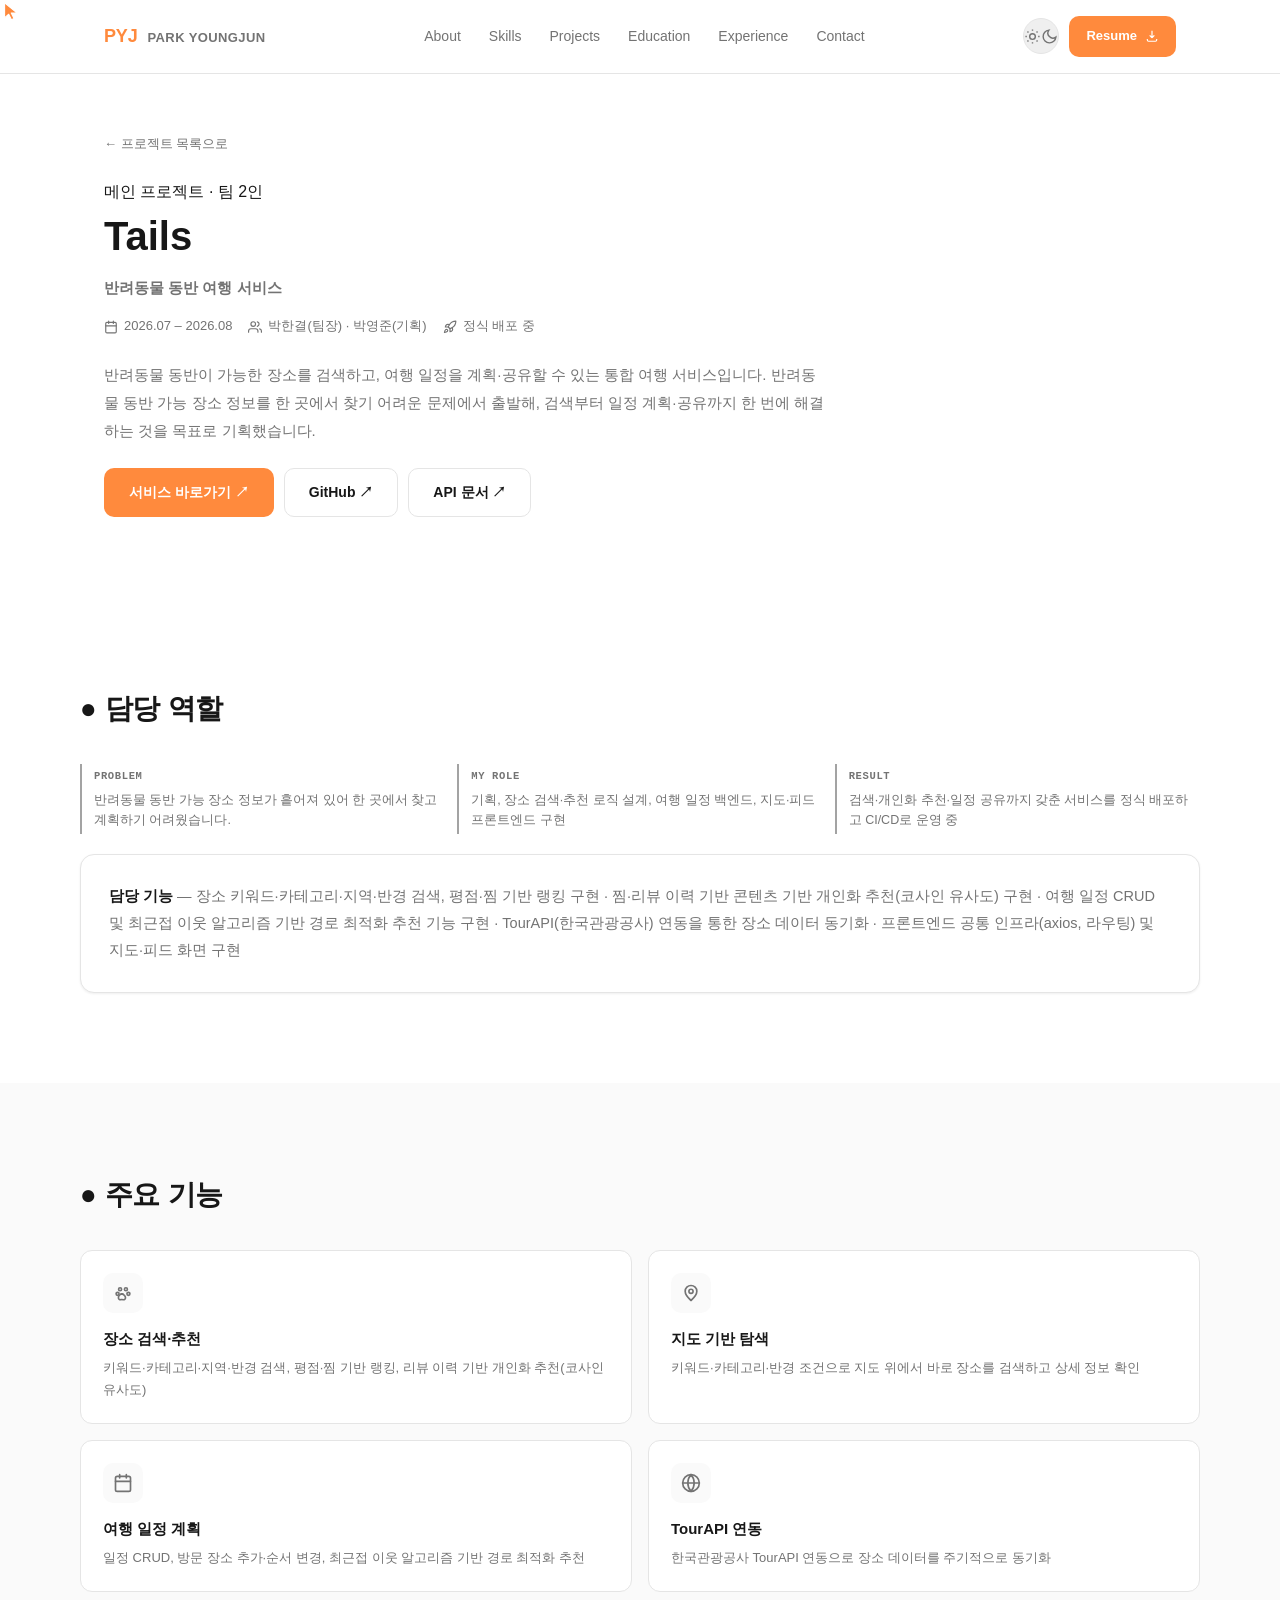
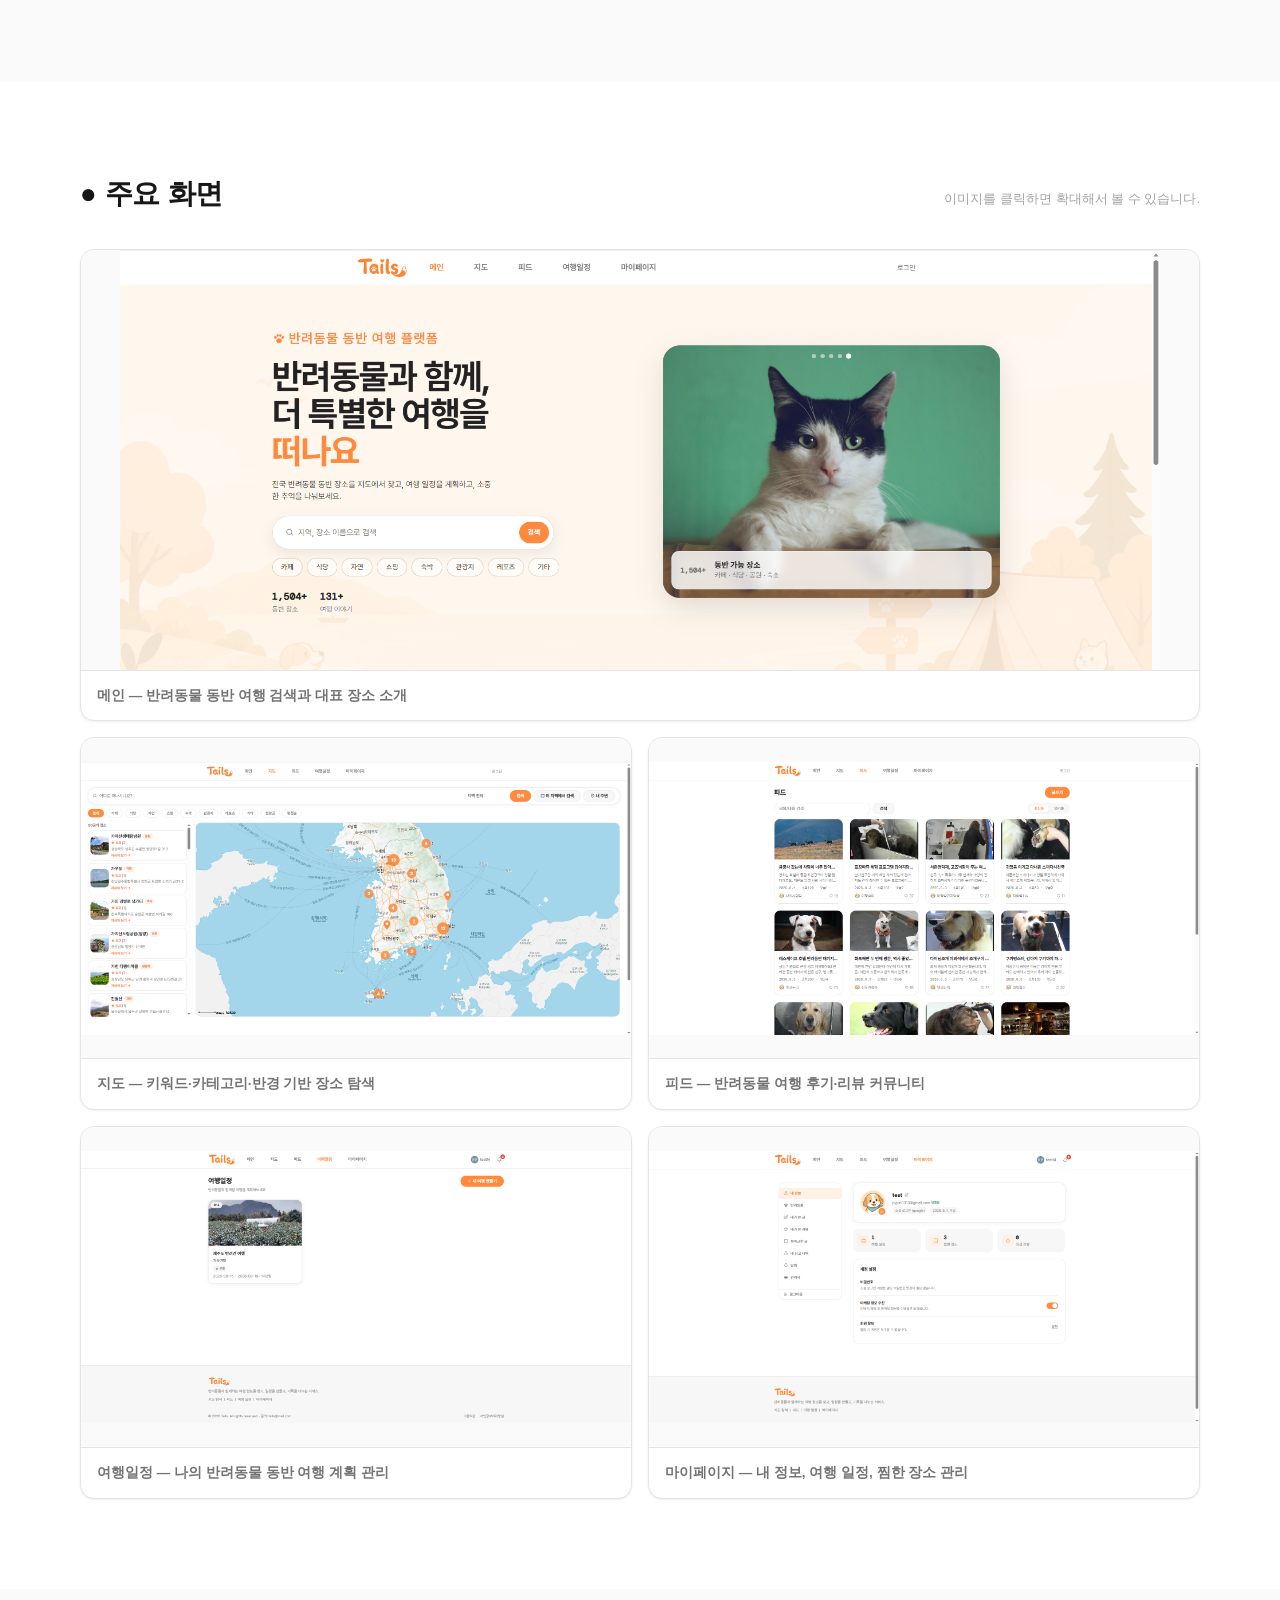
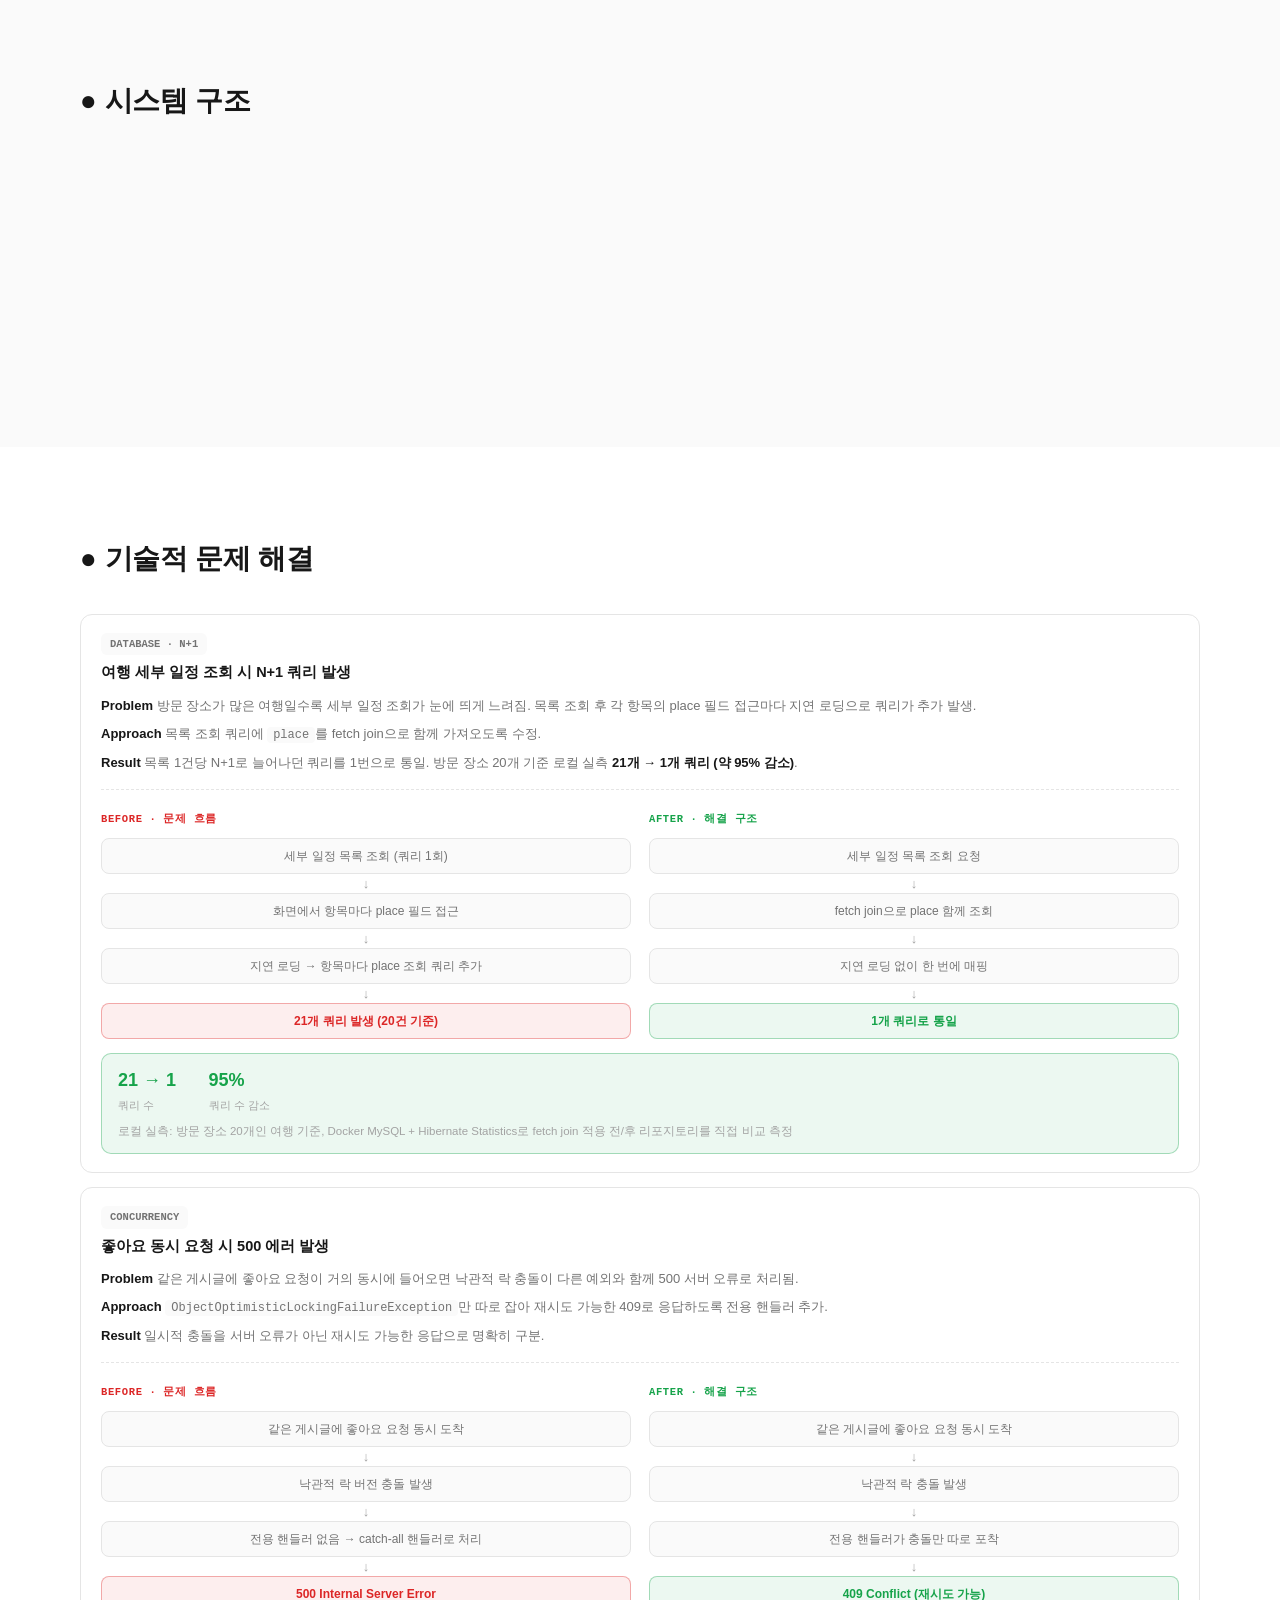
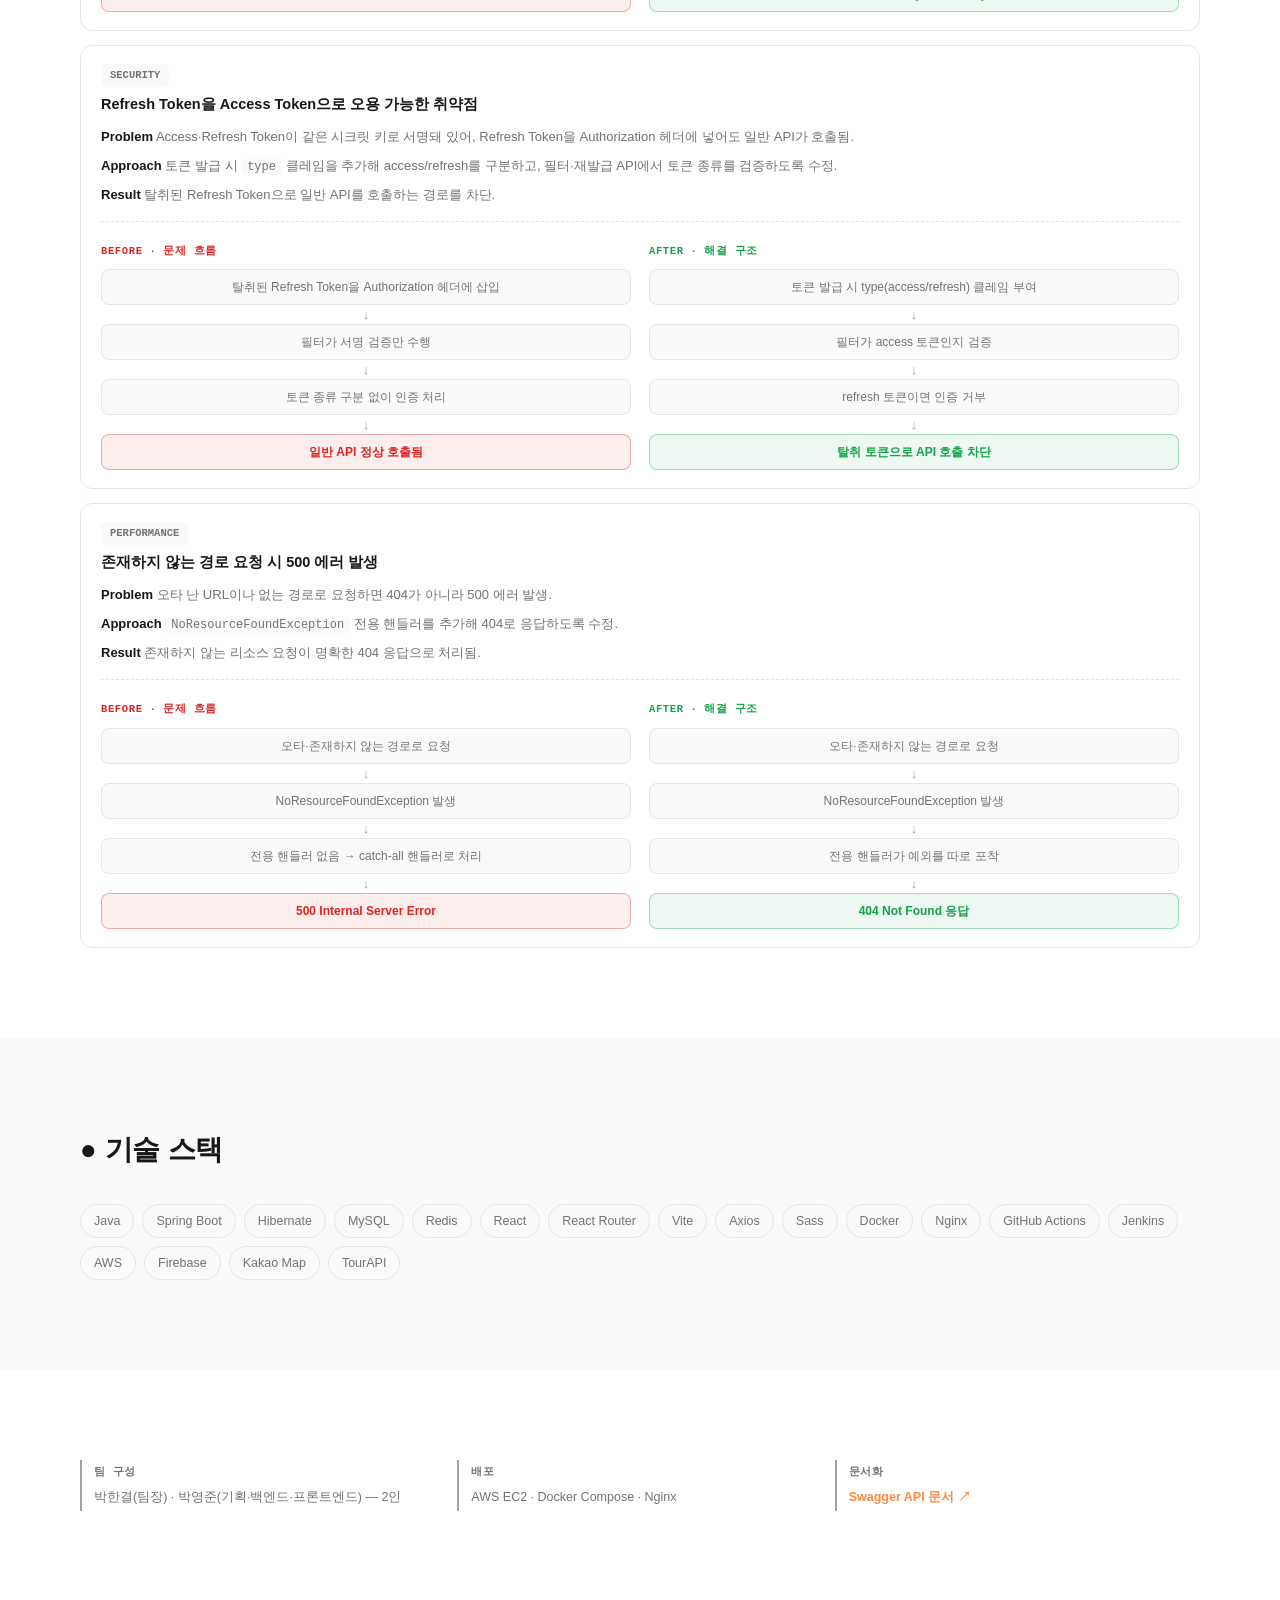
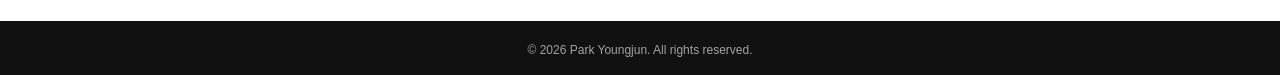
==== commit 33f06aff: "네비게이션 메뉴 순서를 실제 섹션 순서에 맞게 재정렬 About → Skills → Projects → Education → Experience → Contact  Co-Autho" ====
--- a/tails.html
+++ b/tails.html
@@ -20,10 +20,10 @@
     </a>
     <nav class="nav-links" id="navLinks">
       <a href="index.html#about">About</a>
+      <a href="index.html#skills">Skills</a>
       <a href="index.html#projects">Projects</a>
-      <a href="index.html#skills">Skills</a>
+      <a href="index.html#education">Education</a>
       <a href="index.html#experience">Experience</a>
-      <a href="index.html#education">Education</a>
       <a href="index.html#contact">Contact</a>
     </nav>
     <div class="nav-actions">
--- a/style.css
+++ b/style.css
@@ -173,60 +173,97 @@
 .btn-sm { padding: 9px 16px; font-size: 13px; }
 
 /* HERO */
-.hero {
-  padding: 110px 24px 60px;
-  max-width: var(--max-w);
-  margin: 0 auto;
-}
-.hero-banner {
+.hero-v2 {
   position: relative;
-  border-radius: var(--radius);
+  width: 100%;
+  min-height: 620px;
   overflow: hidden;
-  min-height: 560px;
-  display: flex;
-  align-items: center;
-  border: 1px solid var(--border);
-}
-.hero-banner-img {
+  display: flex;
+  align-items: center;
+}
+.hero-v2-img {
   position: absolute;
   inset: 0;
   width: 100%;
   height: 100%;
   object-fit: cover;
   display: block;
-}
-.hero-banner-overlay {
+  transform: scale(1.06) translate(var(--tx, 0), var(--ty, 0));
+  transition: transform 0.3s ease-out;
+}
+.hero-v2-overlay {
   position: absolute;
   inset: 0;
-  background: linear-gradient(100deg, rgba(10, 10, 10, 0.82) 0%, rgba(10, 10, 10, 0.55) 42%, rgba(10, 10, 10, 0.12) 68%, rgba(10, 10, 10, 0) 85%);
-}
-.hero-banner-content {
+  background: linear-gradient(115deg, rgba(8, 6, 4, 0.94) 0%, rgba(30, 14, 4, 0.78) 36%, rgba(120, 55, 15, 0.4) 60%, rgba(8, 6, 4, 0.12) 85%);
+}
+.hero-v2-glow {
+  position: absolute;
+  inset: 0;
+  pointer-events: none;
+  background: radial-gradient(480px circle at var(--mx, 50%) var(--my, 50%), rgba(255, 138, 61, 0.28), transparent 70%);
+  opacity: 0;
+  transition: opacity 0.4s ease;
+}
+.hero-v2:hover .hero-v2-glow { opacity: 1; }
+@media (prefers-reduced-motion: reduce) {
+  .hero-v2-img { transition: none; transform: none; }
+  .hero-v2-glow { display: none; }
+}
+.hero-v2-inner {
   position: relative;
   z-index: 1;
-  padding: 56px 56px;
-  max-width: 560px;
-}
-.hero-eyebrow {
-  font-size: 14px;
+  max-width: var(--max-w);
+  margin: 0 auto;
+  padding: 128px 24px 110px;
+  width: 100%;
+}
+.hero-v2-eyebrow {
+  font-size: 15px;
   font-weight: 700;
+  color: rgba(255, 255, 255, 0.82);
+  margin-bottom: 4px;
+}
+.hero-v2-title {
+  position: relative;
+  font-size: clamp(44px, 8.5vw, 116px);
+  font-weight: 900;
+  line-height: 0.94;
+  letter-spacing: -0.02em;
+  margin: 0;
+  user-select: none;
+}
+.hero-v2-title-shadow {
+  position: absolute;
+  top: 0.09em;
+  left: 0.045em;
   color: var(--accent);
-  margin-bottom: 16px;
-}
-.hero-headline {
-  font-size: clamp(30px, 4vw, 42px);
-  font-weight: 800;
-  letter-spacing: -0.02em;
-  line-height: 1.3;
+  opacity: 0.55;
+  z-index: 0;
+}
+.hero-v2-title-main {
+  position: relative;
+  z-index: 1;
+  display: inline-block;
   color: #fff;
 }
-.hero-headline .highlight { color: var(--accent); }
-.hero-desc {
-  margin-top: 20px;
+.hero-v2-name {
+  margin-top: 16px;
+  font-size: 16px;
+  font-weight: 600;
+  color: rgba(255, 255, 255, 0.85);
+  display: flex;
+  align-items: center;
+  gap: 9px;
+}
+.hero-v2-name .accent-dot { color: rgba(255, 255, 255, 0.55); font-size: 11px; }
+.hero-v2-desc {
+  margin-top: 24px;
+  max-width: 480px;
   font-size: 15.5px;
   color: rgba(255, 255, 255, 0.78);
   line-height: 1.8;
 }
-.hero-actions {
+.hero-v2-actions {
   margin-top: 32px;
   display: flex;
   gap: 12px;
@@ -234,7 +271,7 @@
 }
 .btn-on-dark { border-color: rgba(255, 255, 255, 0.35); color: #fff; background: rgba(255, 255, 255, 0.08); }
 .btn-on-dark:hover { border-color: var(--accent); color: var(--accent); background: rgba(255, 255, 255, 0.12); }
-.hero-info {
+.hero-v2-info {
   margin-top: 32px;
   display: flex;
   gap: 20px;
@@ -247,19 +284,33 @@
   font-size: 13px;
   color: var(--text-dim);
 }
-.info-chip svg { color: var(--accent); flex-shrink: 0; }
+.info-chip svg { color: rgba(255, 255, 255, 0.8); flex-shrink: 0; }
 .info-chip-on-dark { color: rgba(255, 255, 255, 0.85); }
-.hero-stats {
-  margin-top: 32px;
-  padding-top: 24px;
-  border-top: 1px solid rgba(255, 255, 255, 0.18);
-  display: flex;
-  gap: 36px;
-  flex-wrap: wrap;
-}
-.hero-stat { display: flex; flex-direction: column; gap: 5px; }
-.hero-stat-num { font-size: 22px; font-weight: 800; color: #fff; letter-spacing: -0.01em; }
-.hero-stat-label { font-size: 11.5px; color: rgba(255, 255, 255, 0.6); line-height: 1.5; }
+
+.hero-v2-badge {
+  position: absolute;
+  right: 32px;
+  bottom: 28px;
+  z-index: 2;
+  display: flex;
+  align-items: center;
+  gap: 10px;
+  background: rgba(10, 8, 6, 0.55);
+  backdrop-filter: blur(8px);
+  -webkit-backdrop-filter: blur(8px);
+  border: 1px solid rgba(255, 255, 255, 0.2);
+  border-radius: 999px;
+  padding: 10px 20px 10px 14px;
+  transition: transform 0.2s ease, border-color 0.2s ease, background 0.2s ease;
+}
+.hero-v2-badge:hover {
+  transform: translateY(-3px);
+  border-color: var(--accent);
+  background: rgba(10, 8, 6, 0.72);
+}
+.hero-v2-badge-emoji { font-size: 20px; line-height: 1; }
+.hero-v2-badge-text { font-size: 12.5px; line-height: 1.4; color: rgba(255, 255, 255, 0.9); }
+.hero-v2-badge-text strong { color: #fff; font-weight: 800; margin-right: 4px; }
 
 /* SECTIONS */
 .section { padding: 90px 24px; }
@@ -281,7 +332,7 @@
   align-items: center;
   gap: 8px;
 }
-.section-title .dot { color: var(--accent); }
+.section-title .dot { color: var(--text); }
 .section-link {
   font-size: 13.5px;
   font-weight: 600;
@@ -367,150 +418,210 @@
 }
 .about-card-wide { max-width: 720px; }
 
-.about-grid {
+.about-card p {
+  font-size: 14.5px;
+  color: var(--text-dim);
+  line-height: 1.85;
+  margin-bottom: 20px;
+}
+.about-card strong { color: var(--text); font-weight: 700; }
+.about-card strong.inline-stat {
+  color: var(--accent-strong);
+  font-weight: 800;
+  font-variant-numeric: tabular-nums;
+}
+
+.about-split {
   display: grid;
-  grid-template-columns: 0.8fr 1.2fr;
-  gap: 28px;
+  grid-template-columns: 0.85fr 1.15fr;
+  gap: 44px;
   align-items: start;
 }
-.profile-col {
+.about-photo-frame {
+  border-radius: var(--radius);
+  overflow: hidden;
+  border: 1px solid var(--border);
+  box-shadow: var(--shadow);
+  aspect-ratio: 4 / 5;
+}
+.about-photo-frame img { width: 100%; height: 100%; object-fit: cover; object-position: center 20%; display: block; }
+.about-quick-facts {
+  margin-top: 18px;
   display: flex;
   flex-direction: column;
+  gap: 12px;
+}
+.quick-fact {
+  display: flex;
+  align-items: center;
   gap: 10px;
-}
-.avatar {
-  width: 100%;
-  aspect-ratio: 1.6 / 1;
+  font-size: 13.5px;
+  font-weight: 600;
+  color: var(--text-dim);
+  overflow-wrap: anywhere;
+}
+.quick-fact svg { color: var(--text-dim); flex-shrink: 0; }
+
+.about-story {
+  font-size: 15.5px;
+  color: var(--text-dim);
+  line-height: 1.9;
+  margin-bottom: 16px;
+}
+.about-story strong { color: var(--text); font-weight: 700; }
+.about-story strong.inline-stat {
+  color: var(--accent-strong);
+  font-weight: 800;
+  font-variant-numeric: tabular-nums;
+}
+
+.about-values-list {
+  margin-top: 36px;
+  padding-top: 32px;
+  border-top: 1px solid var(--border);
+  display: flex;
+  flex-direction: column;
+  gap: 26px;
+}
+.about-value-row { display: flex; align-items: flex-start; gap: 16px; }
+.about-value-icon {
+  width: 42px;
+  height: 42px;
+  border-radius: 12px;
+  background: var(--bg-alt);
+  color: var(--text-dim);
+  display: flex;
+  align-items: center;
+  justify-content: center;
+  flex-shrink: 0;
+}
+.about-value-row h4 { font-size: 15px; font-weight: 700; margin-bottom: 5px; }
+.about-value-row p { font-size: 13.5px; color: var(--text-dim); line-height: 1.75; }
+.value-link {
+  display: inline-flex;
+  align-items: center;
+  gap: 6px;
+  margin-top: 8px;
+  font-size: 12px;
+  font-weight: 700;
+  color: var(--text);
+  transition: opacity 0.2s ease;
+}
+.value-link svg { flex-shrink: 0; }
+.value-link:hover { opacity: 0.7; }
+
+.skill-hashtags {
+  display: flex;
+  flex-wrap: wrap;
+  gap: 10px;
+  margin: 20px 0 32px;
+}
+.skill-hashtag {
+  padding: 8px 16px;
+  border-radius: 999px;
+  background: var(--surface);
+  border: 1px solid var(--border);
+  color: var(--text-dim);
+  font-size: 13px;
+  font-weight: 700;
+  transition: transform 0.2s ease, background 0.2s ease, color 0.2s ease;
+}
+.skill-hashtag:hover {
+  background: var(--accent);
+  color: #fff;
+  transform: translateY(-2px);
+}
+
+.skill-lanes {
+  display: flex;
+  flex-direction: column;
+  gap: 22px;
+}
+.skill-lane-label {
+  display: block;
+  font-size: 12.5px;
+  font-weight: 800;
+  letter-spacing: 0.06em;
+  text-transform: uppercase;
+  color: var(--text);
+  margin-bottom: 10px;
+}
+.skill-lane-viewport {
+  overflow: hidden;
+  -webkit-mask-image: linear-gradient(90deg, transparent, #000 6%, #000 94%, transparent);
+  mask-image: linear-gradient(90deg, transparent, #000 6%, #000 94%, transparent);
+}
+.skill-lane-track {
+  display: flex;
+  gap: 12px;
+  width: max-content;
+  animation: skillMarquee 26s linear infinite;
+}
+.skill-lane-track-reverse { animation-direction: reverse; }
+.skill-lane:hover .skill-lane-track { animation-play-state: paused; }
+@keyframes skillMarquee {
+  from { transform: translateX(0); }
+  to { transform: translateX(-50%); }
+}
+@media (prefers-reduced-motion: reduce) {
+  .skill-lane-track { animation: none; }
+  .skill-lane-viewport { overflow-x: auto; -webkit-mask-image: none; mask-image: none; }
+}
+.skill-chip {
+  flex-shrink: 0;
+  display: inline-flex;
+  align-items: center;
+  gap: 9px;
+  background: var(--surface);
+  border: 1px solid var(--border);
+  border-radius: 999px;
+  padding: 10px 18px 10px 12px;
+  font-size: 13.5px;
+  font-weight: 600;
+  color: var(--text-dim);
+  box-shadow: var(--shadow);
+  transition: transform 0.2s ease, color 0.2s ease, border-color 0.2s ease;
+}
+.skill-chip:hover {
+  transform: translateY(-3px);
+  color: var(--text);
+  border-color: var(--text-faint);
+}
+.skill-chip i, .skill-chip .icon-emoji { font-size: 19px; line-height: 1; }
+
+/* FEATURED PROJECT */
+.pcard {
+  background: var(--surface);
+  border: 1px solid var(--border);
   border-radius: var(--radius);
-  background: linear-gradient(135deg, var(--accent), var(--accent-strong));
-  color: #fff;
-  display: flex;
-  align-items: center;
-  justify-content: center;
   overflow: hidden;
-  font-size: 40px;
-  font-weight: 800;
-  letter-spacing: 0.02em;
-  margin-bottom: 4px;
-}
-.avatar img {
+  box-shadow: var(--shadow);
+}
+.pcard-featured {
+  display: grid;
+  grid-template-columns: 1fr 1fr;
+  transition: box-shadow 0.3s ease;
+}
+.pcard-media { position: relative; overflow: hidden; background: var(--bg-alt); min-height: 320px; }
+.pcard-media img {
   width: 100%;
   height: 100%;
   object-fit: cover;
-  object-position: center 25%;
+  object-position: right top;
   display: block;
-}
-.info-card {
-  display: flex;
-  align-items: center;
-  gap: 12px;
-  padding: 13px 16px;
-  border-radius: 12px;
-  background: var(--surface);
-  border: 1px solid var(--border);
-}
-.info-icon {
-  display: flex;
-  align-items: center;
-  justify-content: center;
-  width: 30px;
-  height: 30px;
-  border-radius: 50%;
-  background: var(--accent);
-  color: #fff;
-  flex-shrink: 0;
-}
-.info-text { display: flex; flex-direction: column; gap: 1px; min-width: 0; }
-.info-label { font-size: 10.5px; color: var(--text-faint); }
-.info-value { font-size: 13px; font-weight: 600; overflow-wrap: break-word; }
-
-.value-list {
-  margin-top: 24px;
-  padding-top: 20px;
-  border-top: 1px solid var(--border);
-  display: flex;
-  flex-direction: column;
-  gap: 18px;
-}
-.value-tag {
-  display: block;
-  font-weight: 700;
-  font-size: 14px;
-  color: var(--text);
-  margin-bottom: 4px;
-}
-.value-item p {
-  font-size: 13.5px;
-  color: var(--text-dim);
-  line-height: 1.75;
-  margin-bottom: 0;
-}
-.about-card p {
-  font-size: 14.5px;
-  color: var(--text-dim);
-  line-height: 1.85;
-  margin-bottom: 20px;
-}
-.about-card strong { color: var(--text); font-weight: 700; }
-
-.skills-cards {
-  display: grid;
-  grid-template-columns: repeat(4, 1fr);
-  gap: 16px;
-}
-.skill-card {
-  background: var(--surface);
-  border: 1px solid var(--border);
-  border-radius: var(--radius);
-  padding: 20px;
-  box-shadow: var(--shadow);
-}
-.skill-card h3 {
-  display: flex;
-  align-items: center;
-  gap: 8px;
-  font-size: 14px;
-  font-weight: 700;
-  margin-bottom: 16px;
-}
-.skill-card h3 .icon-emoji { font-size: 15px; }
-.icon-grid {
-  display: grid;
-  grid-template-columns: repeat(auto-fill, minmax(52px, 1fr));
-  gap: 14px;
-}
-.icon-item {
-  display: flex;
-  flex-direction: column;
-  align-items: center;
-  gap: 6px;
-  font-size: 10.5px;
-  color: var(--text-dim);
-  text-align: center;
-}
-.icon-item i, .icon-item .icon-emoji { font-size: 22px; line-height: 1; }
-
-/* FEATURED PROJECT */
-.pcard {
-  background: var(--surface);
-  border: 1px solid var(--border);
-  border-radius: var(--radius);
-  overflow: hidden;
-  box-shadow: var(--shadow);
-}
-.pcard-featured {
-  display: grid;
-  grid-template-columns: 1fr 1fr;
-}
-.pcard-media { position: relative; overflow: hidden; background: var(--bg-alt); min-height: 320px; }
-.pcard-media img { width: 100%; height: 100%; object-fit: cover; object-position: right top; display: block; }
+  transition: transform 0.5s ease;
+}
+.pcard-featured:hover {
+  box-shadow: 0 12px 32px rgba(0, 0, 0, 0.12), 0 2px 8px rgba(0, 0, 0, 0.06);
+}
+.pcard-featured:hover .pcard-media img { transform: scale(1.05); }
 .pcard-media-contain { background: #fff1e6; display: flex; align-items: center; }
 .pcard-media-contain img { object-fit: contain; object-position: center; }
 .pcard-badges { position: absolute; top: 16px; left: 16px; display: flex; gap: 8px; z-index: 1; }
 .pcard-badge {
   font-size: 11px; font-weight: 700;
   padding: 5px 12px; border-radius: 999px;
-  background: var(--accent); color: #fff;
+  background: var(--text); color: #fff;
 }
 .pcard-badge-outline { background: rgba(255, 255, 255, 0.92); color: var(--text); }
 
@@ -531,7 +642,7 @@
   flex-direction: column;
   gap: 2px;
 }
-.mini-stat-num { font-size: 19px; font-weight: 800; color: var(--accent); }
+.mini-stat-num { font-size: 19px; font-weight: 800; color: var(--text); }
 .mini-stat-label { font-size: 11.5px; color: var(--text-faint); }
 
 .tags { display: flex; flex-wrap: wrap; gap: 8px; }
@@ -546,14 +657,14 @@
   display: flex; align-items: flex-start; gap: 10px;
   font-size: 13.5px; color: var(--text-dim); line-height: 1.6;
 }
-.feature-list .f-icon { flex-shrink: 0; color: var(--accent); margin-top: 2px; display: flex; }
+.feature-list .f-icon { flex-shrink: 0; color: var(--text-dim); margin-top: 2px; display: flex; }
 
 .pcard-cta { display: flex; gap: 10px; flex-wrap: wrap; margin-top: auto; }
 
 /* PRR (used on detail page) */
 .prr-grid { display: grid; grid-template-columns: repeat(3, 1fr); gap: 12px; margin-bottom: 20px; }
-.prr-item { border-left: 2px solid var(--accent); padding: 4px 0 4px 12px; }
-.prr-label { display: block; font-family: var(--mono); font-size: 10.5px; font-weight: 700; color: var(--accent); letter-spacing: 0.06em; margin-bottom: 6px; }
+.prr-item { border-left: 2px solid var(--text-faint); padding: 4px 0 4px 12px; }
+.prr-label { display: block; font-family: var(--mono); font-size: 10.5px; font-weight: 700; color: var(--text-dim); letter-spacing: 0.06em; margin-bottom: 6px; }
 .prr-item p { font-size: 12.5px; color: var(--text-dim); line-height: 1.6; margin: 0; }
 .prr-item p a { color: var(--accent); font-weight: 600; }
 .prr-item p a:hover { text-decoration: underline; }
@@ -580,7 +691,7 @@
 .pcard-other .tags { margin-bottom: 16px; }
 .pcard-link-out {
   display: inline-flex; align-items: center; gap: 6px;
-  font-size: 12.5px; font-weight: 600; color: var(--accent);
+  font-size: 12.5px; font-weight: 600; color: var(--text-dim);
 }
 .pcard-link-out:hover { text-decoration: underline; }
 
@@ -603,8 +714,8 @@
   width: 40px;
   height: 40px;
   border-radius: 10px;
-  background: rgba(255, 138, 61, 0.12);
-  color: var(--accent);
+  background: var(--bg-alt);
+  color: var(--text-dim);
   margin-bottom: 14px;
 }
 .feature-card h4 { font-size: 15px; font-weight: 700; margin-bottom: 6px; }
@@ -629,13 +740,13 @@
 .trouble-head { display: flex; flex-direction: column; gap: 6px; margin-bottom: 10px; }
 .trouble-tag {
   align-self: flex-start; font-family: var(--mono); font-size: 10.5px; font-weight: 700;
-  padding: 3px 9px; border-radius: 6px; background: rgba(255, 138, 61, 0.12); color: var(--accent-strong);
+  padding: 3px 9px; border-radius: 6px; background: var(--bg-alt); color: var(--text-dim);
 }
 .trouble-head h4 { font-size: 14.5px; font-weight: 700; }
 .trouble-body p { font-size: 13px; color: var(--text-dim); line-height: 1.75; margin-bottom: 6px; }
 .trouble-body p:last-child { margin-bottom: 0; }
 .trouble-body strong { color: var(--text); font-weight: 700; }
-.trouble-body code { font-family: var(--mono); font-size: 12px; background: var(--bg-alt); padding: 1px 6px; border-radius: 4px; color: var(--accent-strong); }
+.trouble-body code { font-family: var(--mono); font-size: 12px; background: var(--bg-alt); padding: 1px 6px; border-radius: 4px; color: var(--text-dim); }
 
 /* TROUBLESHOOTING FLOW DIAGRAM */
 .flow-diagram {
@@ -697,63 +808,188 @@
 .tb-label { font-size: 11px; color: var(--text-faint); }
 .tb-note { margin-top: 8px; font-size: 11.5px; color: var(--text-faint); line-height: 1.6; }
 
-/* EXPERIENCE + EDUCATION */
-.exed-grid { display: grid; grid-template-columns: 1fr 1fr; gap: 20px; }
-.exed-card { background: var(--surface); border: 1px solid var(--border); border-radius: var(--radius); padding: 28px; box-shadow: var(--shadow); }
-.exed-card h3 { display: flex; align-items: center; gap: 8px; font-size: 16px; font-weight: 800; margin-bottom: 20px; }
-.exed-card h3 .dot { color: var(--accent); }
-.timeline-item { display: flex; justify-content: space-between; align-items: flex-start; gap: 12px; padding: 16px 0; border-bottom: 1px solid var(--border); flex-wrap: wrap; }
-.timeline-item:last-of-type { border-bottom: none; }
-.timeline-main { display: flex; gap: 12px; align-items: flex-start; }
-.timeline-icon { margin-top: 2px; flex-shrink: 0; color: var(--accent); display: flex; }
-.timeline-main h4 { font-size: 14.5px; font-weight: 700; margin-bottom: 3px; }
-.timeline-main p { color: var(--text-dim); font-size: 12.5px; }
-.timeline-side { display: flex; flex-direction: column; align-items: flex-end; gap: 6px; }
-.timeline-date { font-family: var(--mono); font-size: 11.5px; color: var(--text-faint); white-space: nowrap; }
+/* EXPERIENCE + EDUCATION (timeline) */
+.timeline-v2 {
+  position: relative;
+  max-width: 720px;
+  margin: 0 auto;
+  padding-left: 44px;
+}
+.timeline-v2::before {
+  content: '';
+  position: absolute;
+  left: 15px;
+  top: 8px;
+  bottom: 8px;
+  width: 2px;
+  background: var(--border);
+}
+.timeline-v2-item {
+  position: relative;
+  padding-bottom: 28px;
+}
+.timeline-v2-item:last-child { padding-bottom: 0; }
+.timeline-v2-marker {
+  position: absolute;
+  left: -44px;
+  top: 14px;
+  width: 32px;
+  height: 32px;
+  display: flex;
+  align-items: center;
+  justify-content: center;
+}
+.timeline-v2-dot {
+  width: 13px;
+  height: 13px;
+  border-radius: 50%;
+  background: var(--bg);
+  border: 2px solid var(--text-faint);
+}
+.timeline-v2-dot-active { background: var(--accent); border-color: var(--accent); }
+.timeline-v2-dot-pulse {
+  background: var(--accent);
+  border-color: var(--accent);
+  animation: tlPulse 2s ease-out infinite;
+}
+@keyframes tlPulse {
+  0% { box-shadow: 0 0 0 0 rgba(255, 138, 61, 0.5); }
+  70% { box-shadow: 0 0 0 9px rgba(255, 138, 61, 0); }
+  100% { box-shadow: 0 0 0 0 rgba(255, 138, 61, 0); }
+}
+@media (prefers-reduced-motion: reduce) { .timeline-v2-dot-pulse { animation: none; } }
+.timeline-v2-card {
+  background: var(--surface);
+  border: 1px solid var(--border);
+  border-radius: var(--radius);
+  padding: 22px 24px;
+  box-shadow: var(--shadow);
+  transition: transform 0.25s ease;
+}
+.timeline-v2-item:hover .timeline-v2-card { transform: translateX(6px); }
+.timeline-v2-date {
+  display: inline-block;
+  font-family: var(--mono);
+  font-size: 11.5px;
+  font-weight: 700;
+  letter-spacing: 0.03em;
+  color: var(--text-faint);
+  margin-bottom: 12px;
+}
+.timeline-v2-head { display: flex; align-items: flex-start; gap: 14px; }
+.timeline-v2-icon {
+  width: 40px;
+  height: 40px;
+  border-radius: 10px;
+  background: var(--bg-alt);
+  color: var(--text-dim);
+  display: flex;
+  align-items: center;
+  justify-content: center;
+  flex-shrink: 0;
+}
+.timeline-v2-head h3 { font-size: 16px; font-weight: 700; margin-bottom: 4px; }
+.timeline-v2-sub { font-size: 13px; color: var(--text-dim); }
+.timeline-v2-head .badge { margin-left: auto; flex-shrink: 0; }
 .badge { font-size: 10.5px; font-weight: 700; padding: 3px 9px; border-radius: 999px; }
 .badge-done { background: rgba(34, 197, 94, 0.12); color: #16a34a; }
 
-.cert-box { margin-top: 20px; padding: 16px 18px; border-radius: 12px; background: rgba(255, 138, 61, 0.07); border: 1px solid rgba(255, 138, 61, 0.18); }
-.cert-box-title { display: flex; align-items: center; gap: 6px; font-size: 12.5px; font-weight: 700; color: var(--text); margin-bottom: 10px; }
-.cert-box-title svg { color: var(--accent); flex-shrink: 0; }
+.cert-list { margin-top: 16px; padding-top: 16px; border-top: 1px solid var(--border); }
 .cert-list li { display: flex; align-items: center; gap: 8px; font-size: 13px; color: var(--text-dim); padding: 5px 0; }
-.cert-dot { width: 5px; height: 5px; border-radius: 50%; background: var(--accent); flex-shrink: 0; }
+.cert-dot { width: 5px; height: 5px; border-radius: 50%; background: var(--text-faint); flex-shrink: 0; }
 
 /* CONTACT */
-.contact-card {
-  background: var(--surface); border: 1px solid var(--border); border-radius: var(--radius);
-  padding: 44px; box-shadow: var(--shadow);
-  display: flex; align-items: center; justify-content: space-between; gap: 32px; flex-wrap: wrap;
-}
-.contact-copy h2 { font-size: clamp(22px, 3vw, 28px); font-weight: 800; display: flex; align-items: center; gap: 8px; margin-bottom: 10px; }
-.contact-copy .dot { color: var(--accent); }
-.contact-copy p { font-size: 14px; color: var(--text-dim); max-width: 420px; }
-.contact-links { display: flex; gap: 24px; margin-top: 20px; flex-wrap: wrap; }
-.contact-link { display: inline-flex; align-items: center; gap: 9px; font-size: 13.5px; font-weight: 600; color: var(--text-dim); transition: transform 0.15s ease; }
-.contact-link:hover { color: var(--text); transform: translateY(-1px); }
-.brand-badge {
-  display: flex;
-  align-items: center;
-  justify-content: center;
-  width: 26px;
-  height: 26px;
+.contact-head { text-align: center; max-width: 480px; margin: 0 auto 36px; }
+.contact-eyebrow {
+  font-size: 12.5px;
+  font-weight: 700;
+  letter-spacing: 0.1em;
+  text-transform: uppercase;
+  color: var(--text-faint);
+  margin-bottom: 12px;
+}
+.contact-head h2 {
+  font-size: clamp(26px, 3.5vw, 36px);
+  font-weight: 800;
+  display: flex;
+  align-items: center;
+  justify-content: center;
+  gap: 10px;
+  margin-bottom: 12px;
+}
+.contact-head .dot { color: var(--text); }
+.contact-desc { font-size: 14.5px; color: var(--text-dim); }
+
+.contact-rows {
+  display: flex;
+  flex-direction: column;
+  gap: 14px;
+  max-width: 620px;
+  margin: 0 auto;
+}
+.contact-row {
+  display: flex;
+  align-items: center;
+  gap: 16px;
+  background: var(--surface);
+  border: 1px solid var(--border);
+  border-radius: 999px;
+  padding: 12px 14px 12px 12px;
+  box-shadow: var(--shadow);
+  transition: border-color 0.25s ease, transform 0.25s ease, box-shadow 0.25s ease;
+}
+.contact-row:hover {
+  border-color: var(--accent);
+  transform: translateX(6px);
+}
+.contact-row-icon {
+  width: 42px;
+  height: 42px;
   border-radius: 50%;
+  display: flex;
+  align-items: center;
+  justify-content: center;
   flex-shrink: 0;
-  transition: transform 0.25s cubic-bezier(0.34, 1.56, 0.64, 1);
-}
-.contact-link:hover .brand-badge { transform: scale(1.15) rotate(-8deg); }
-
-.contact-illustration {
+}
+.contact-row-text {
+  display: flex;
+  flex-direction: column;
+  gap: 2px;
+  flex: 1;
+  min-width: 0;
+}
+.contact-row-label {
+  font-size: 11px;
+  font-weight: 700;
+  letter-spacing: 0.05em;
+  text-transform: uppercase;
+  color: var(--text-faint);
+}
+.contact-row-value {
+  font-size: 15px;
+  font-weight: 700;
+  color: var(--text);
+  overflow-wrap: anywhere;
+}
+.contact-row-arrow {
+  width: 38px;
+  height: 38px;
+  border-radius: 50%;
+  border: 1px solid var(--border);
+  display: flex;
+  align-items: center;
+  justify-content: center;
+  color: var(--text-dim);
   flex-shrink: 0;
-  display: flex;
-  animation: dogBob 3.2s ease-in-out infinite;
-  transform-origin: bottom center;
-}
-@keyframes dogBob {
-  0%, 100% { transform: translateY(0) rotate(0deg); }
-  50% { transform: translateY(-6px) rotate(-3deg); }
-}
-.contact-illustration:hover { animation-play-state: paused; }
+  font-size: 15px;
+  transition: background 0.25s ease, color 0.25s ease, transform 0.25s ease, border-color 0.25s ease;
+}
+.contact-row:hover .contact-row-arrow {
+  background: var(--accent);
+  border-color: var(--accent);
+  color: #fff;
+  transform: rotate(45deg);
+}
 
 /* FOOTER */
 .footer {
@@ -776,21 +1012,21 @@
 .detail-back { display: inline-flex; align-items: center; gap: 6px; font-size: 13px; color: var(--text-dim); margin-bottom: 24px; }
 .detail-back:hover { color: var(--accent); }
 .detail-title { font-size: clamp(28px, 4vw, 40px); font-weight: 800; margin-bottom: 8px; }
-.detail-tagline { font-size: 15px; color: var(--accent); font-weight: 600; margin-bottom: 16px; }
+.detail-tagline { font-size: 15px; color: var(--text-dim); font-weight: 600; margin-bottom: 16px; }
 .detail-meta { display: flex; gap: 16px; flex-wrap: wrap; margin-bottom: 24px; font-size: 13px; color: var(--text-dim); }
 .detail-meta span { display: inline-flex; align-items: center; gap: 6px; }
-.detail-meta svg { color: var(--accent); flex-shrink: 0; }
+.detail-meta svg { color: var(--text-dim); flex-shrink: 0; }
 .detail-desc { font-size: 15px; color: var(--text-dim); line-height: 1.85; max-width: 720px; margin-bottom: 24px; }
 .detail-cta { display: flex; gap: 10px; flex-wrap: wrap; margin-bottom: 40px; }
 
 /* RESPONSIVE */
 @media (max-width: 900px) {
-  .hero-banner { min-height: 460px; }
-  .hero-banner-content { padding: 32px 24px; max-width: 100%; }
-  .about-grid { grid-template-columns: 1fr; }
-  .skills-cards { grid-template-columns: repeat(2, 1fr); }
+  .hero-v2 { min-height: 520px; }
+  .hero-v2-inner { padding: 108px 20px 96px; }
+  .hero-v2-badge { left: 20px; right: 20px; bottom: 20px; }
+  .about-split { grid-template-columns: 0.9fr 1.1fr; gap: 28px; }
+  .about-photo-frame { aspect-ratio: 1 / 1; }
   .pcard-featured { grid-template-columns: 1fr; }
-  .exed-grid { grid-template-columns: 1fr; }
   .prr-grid { grid-template-columns: 1fr; }
   .feature-grid { grid-template-columns: 1fr; }
   .mini-stats { flex-wrap: wrap; gap: 16px 28px; }
@@ -806,7 +1042,34 @@
   }
   .nav-name { display: none; }
   .pcard-other { flex-basis: 100%; }
-  .skills-cards { grid-template-columns: 1fr; }
-  .contact-card { flex-direction: column; text-align: center; }
-  .contact-links { justify-content: center; }
-}
+  .contact-row-label { display: none; }
+  .contact-row-value { font-size: 13.5px; }
+  .about-split { grid-template-columns: 1fr; gap: 24px; }
+  .about-photo-frame { aspect-ratio: 16 / 10; max-width: 320px; margin: 0 auto; }
+  .about-quick-facts { align-items: center; text-align: center; max-width: 320px; margin-left: auto; margin-right: auto; }
+}
+
+/* CUSTOM CURSOR */
+.cursor-arrow { display: none; }
+html.has-custom-cursor { cursor: none; }
+html.has-custom-cursor a,
+html.has-custom-cursor button { cursor: none; }
+html.has-custom-cursor .cursor-arrow {
+  display: block;
+  position: fixed;
+  top: 0;
+  left: 0;
+  width: 22px;
+  height: 22px;
+  pointer-events: none;
+  z-index: 9999;
+  transition: opacity 0.2s ease;
+}
+html.has-custom-cursor .cursor-arrow svg {
+  display: block;
+  transform-origin: 20% 12%;
+  transition: transform 0.15s ease;
+}
+html.has-custom-cursor .cursor-arrow.is-hover svg {
+  transform: scale(1.3);
+}
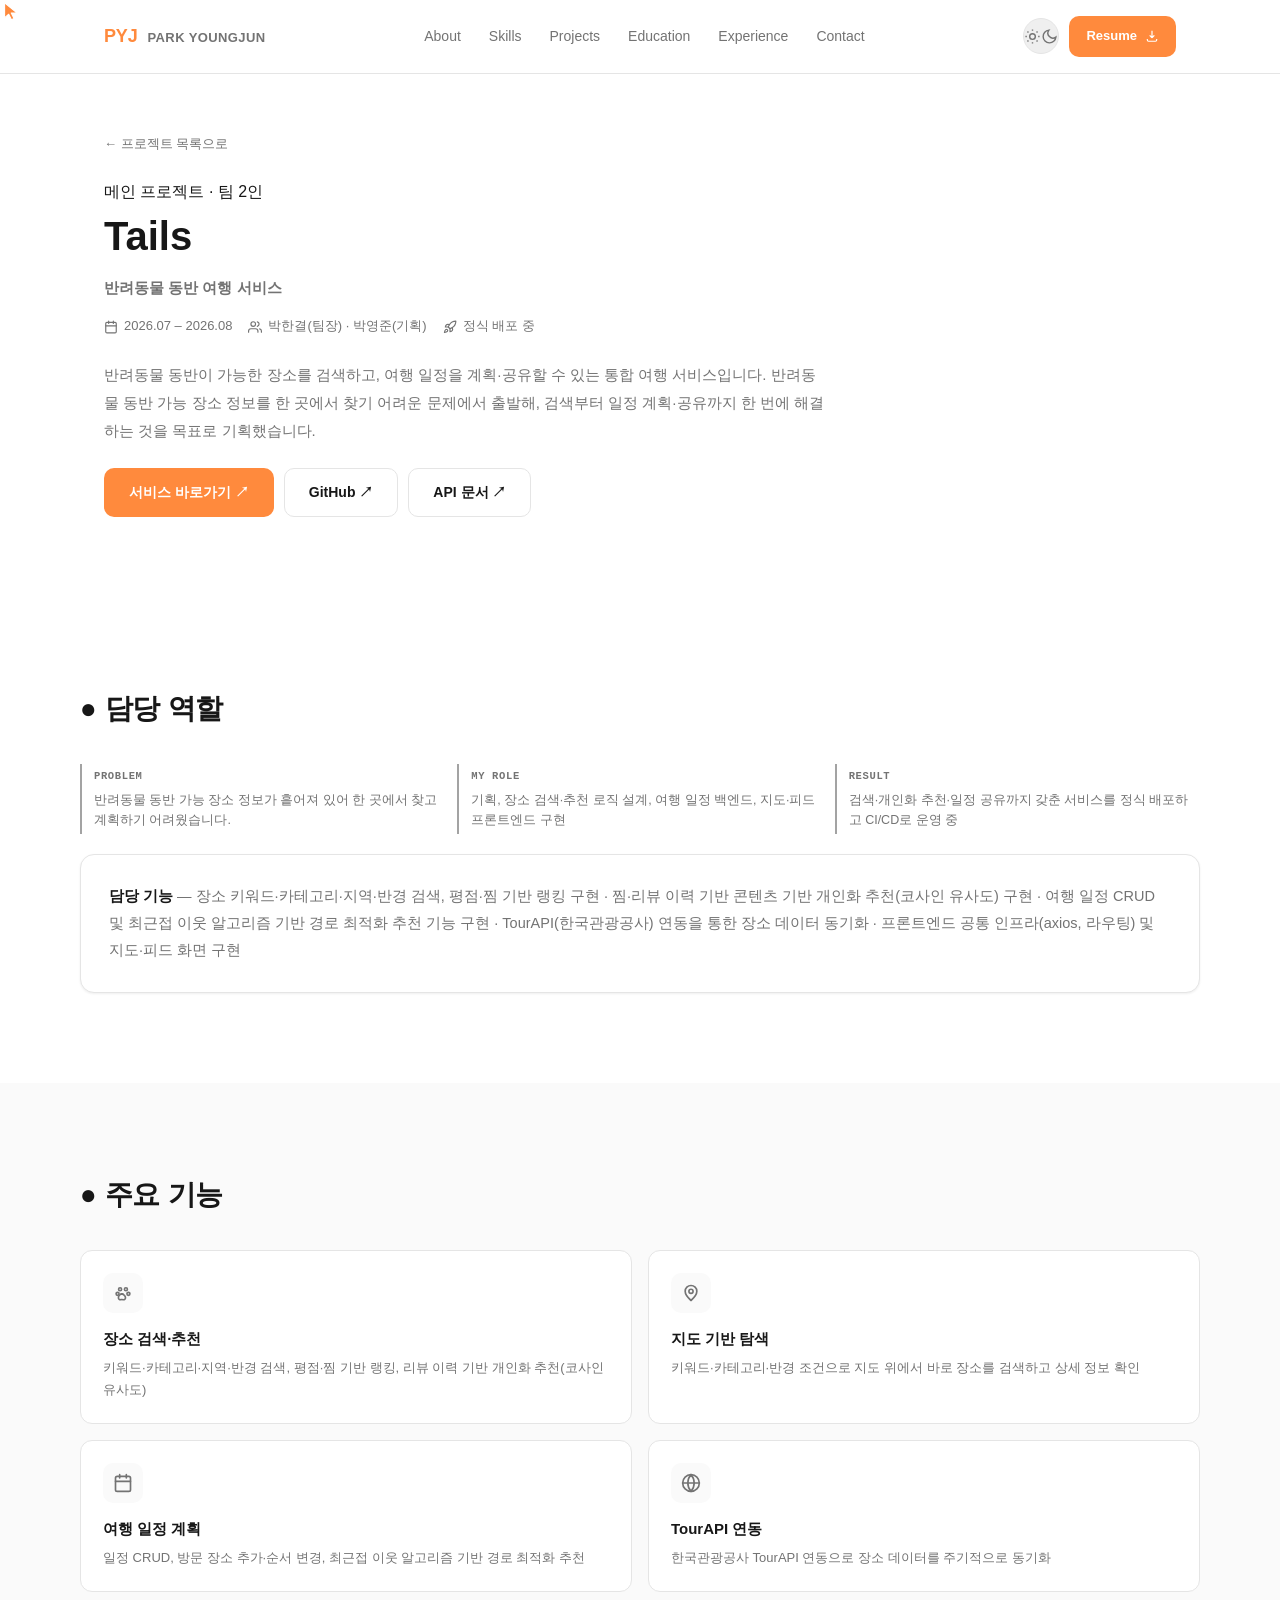
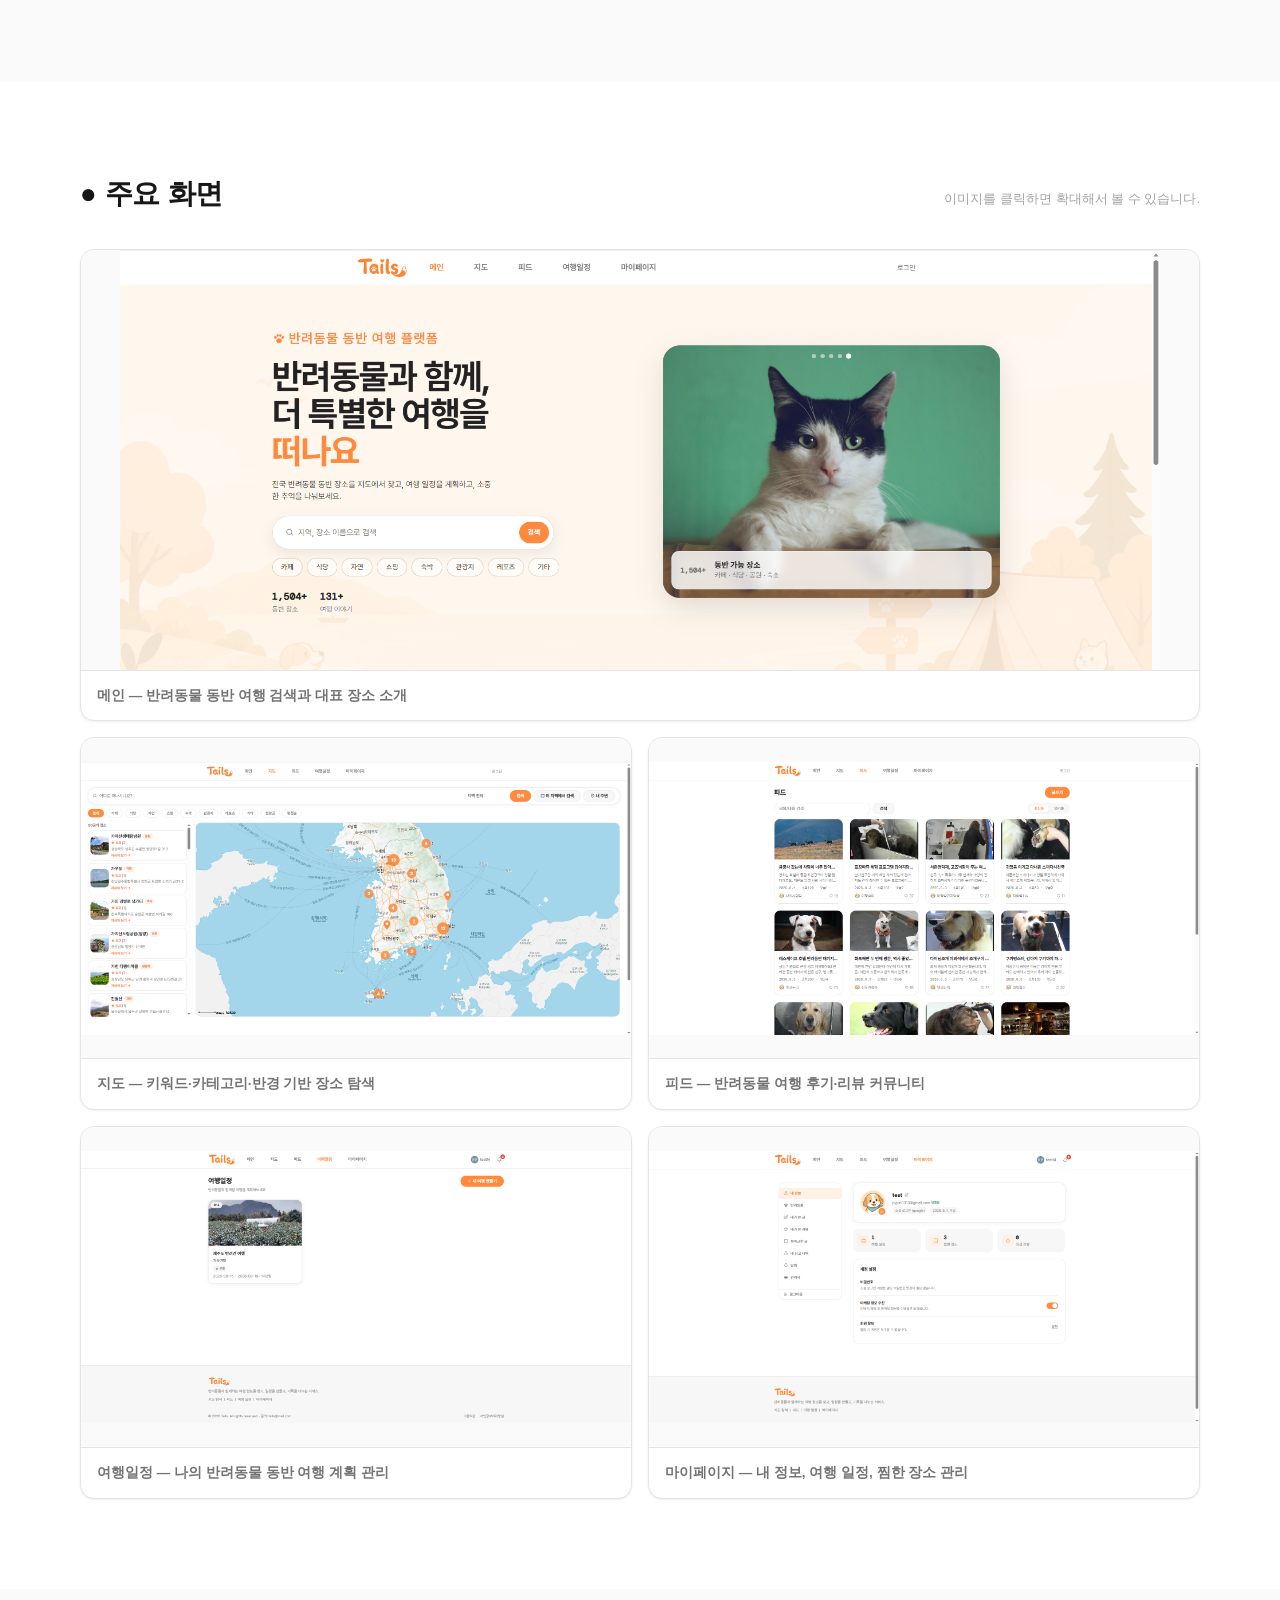
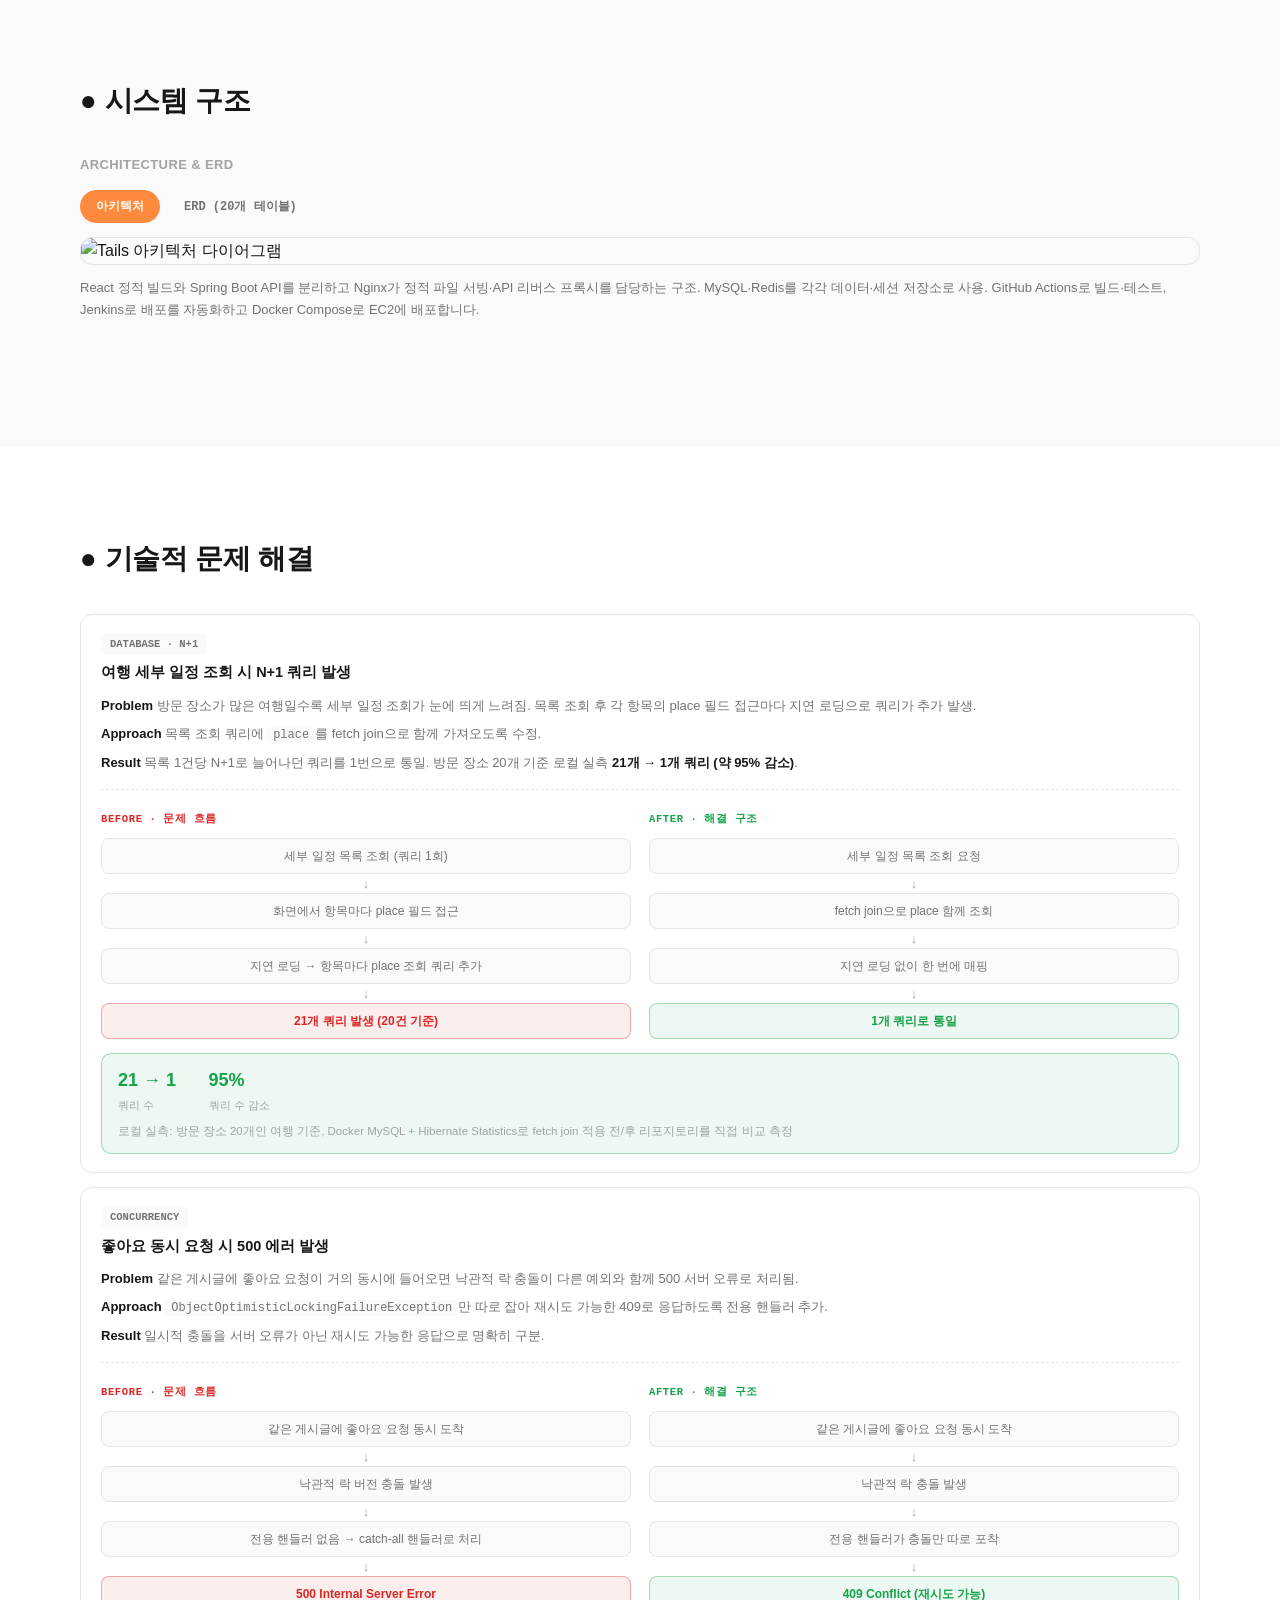
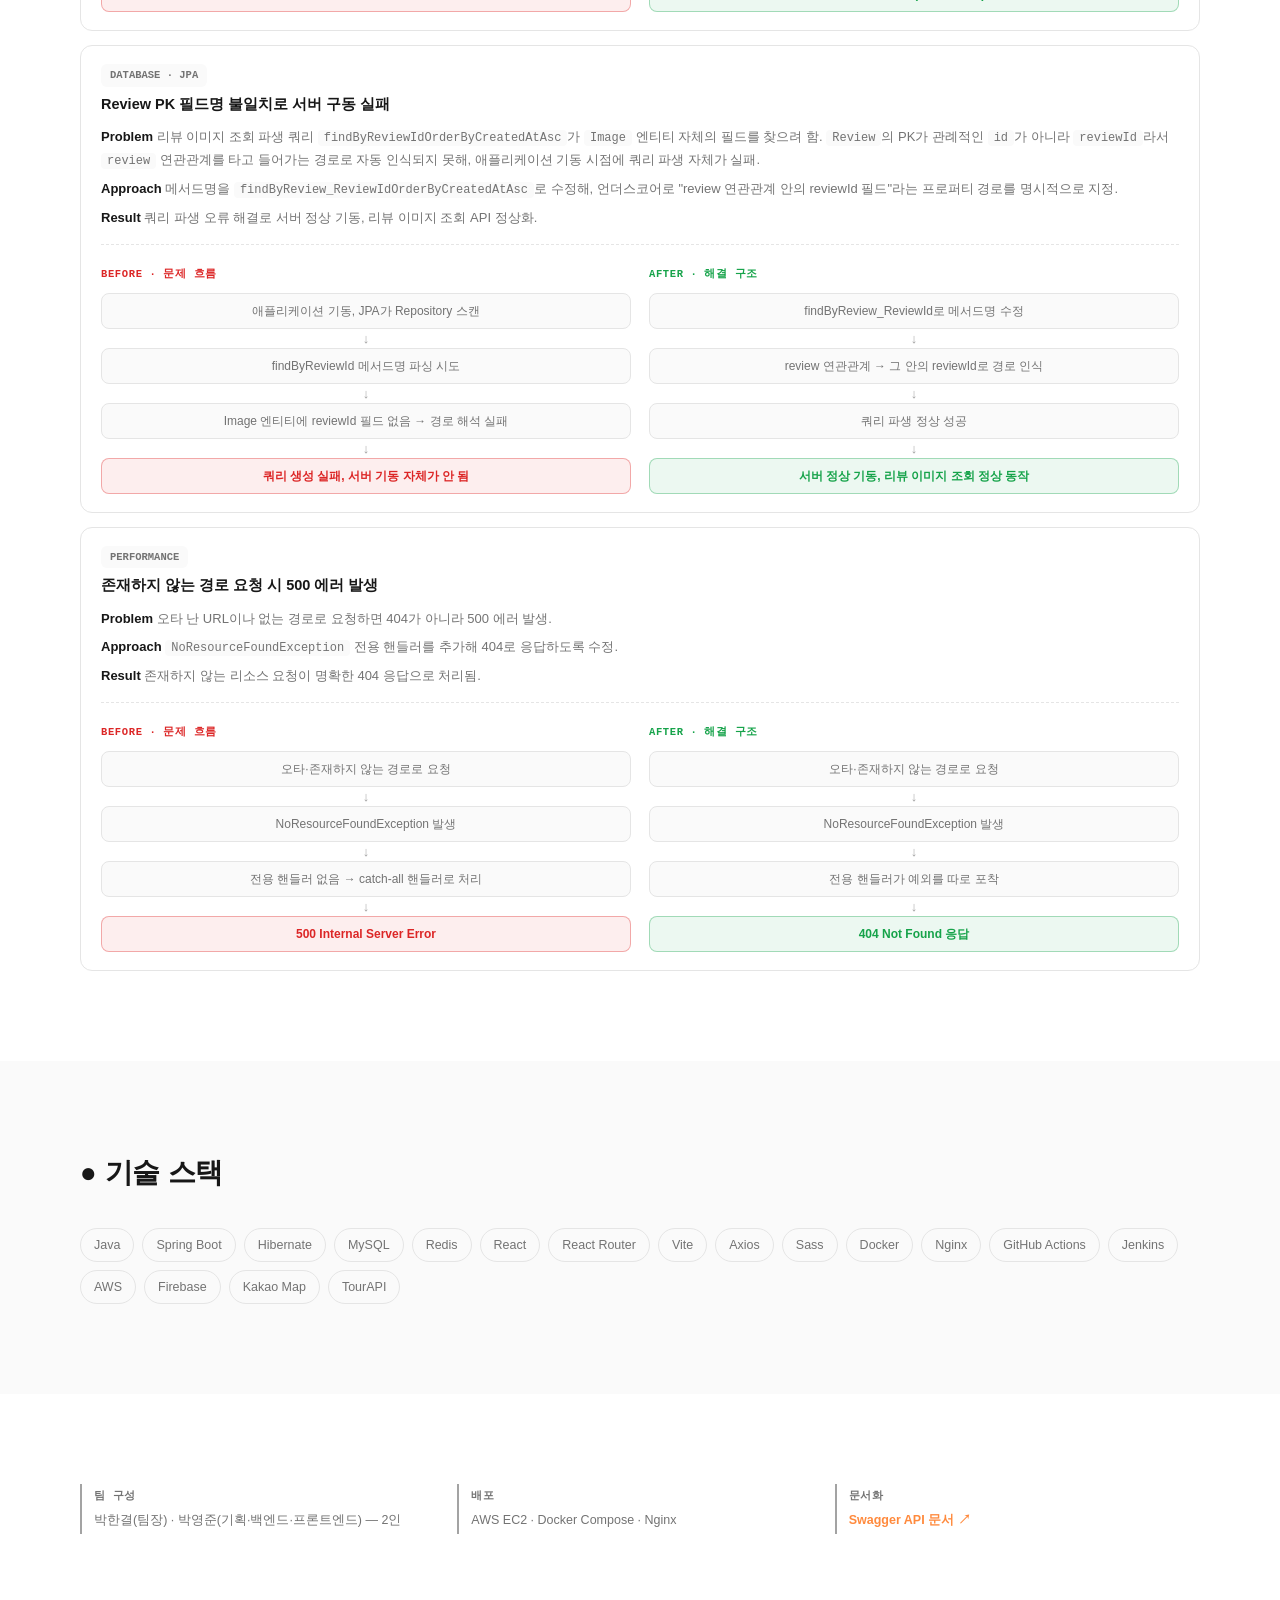
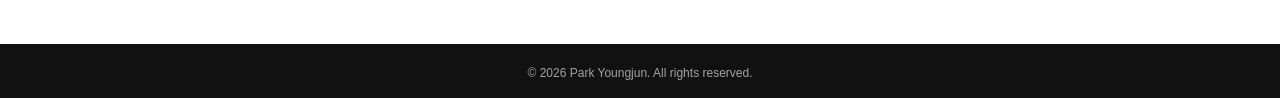
==== commit bd33bc44: "트러블슈팅 항목 실제 담당자 기준으로 정정 SECURITY(Refresh Token 오용 취약점) 항목을 제거 - 실제로는 팀원이 전담 개발한 인증 시스템(GitHub Issue " ====
--- a/tails.html
+++ b/tails.html
@@ -268,37 +268,37 @@
 
       <div class="trouble-card reveal">
         <div class="trouble-head">
-          <span class="trouble-tag">SECURITY</span>
-          <h4>Refresh Token을 Access Token으로 오용 가능한 취약점</h4>
+          <span class="trouble-tag">DATABASE · JPA</span>
+          <h4>Review PK 필드명 불일치로 서버 구동 실패</h4>
         </div>
         <div class="trouble-body">
-          <p><strong>Problem</strong> Access·Refresh Token이 같은 시크릿 키로 서명돼 있어, Refresh Token을 Authorization 헤더에 넣어도 일반 API가 호출됨.</p>
-          <p><strong>Approach</strong> 토큰 발급 시 <code>type</code> 클레임을 추가해 access/refresh를 구분하고, 필터·재발급 API에서 토큰 종류를 검증하도록 수정.</p>
-          <p><strong>Result</strong> 탈취된 Refresh Token으로 일반 API를 호출하는 경로를 차단.</p>
+          <p><strong>Problem</strong> 리뷰 이미지 조회 파생 쿼리 <code>findByReviewIdOrderByCreatedAtAsc</code>가 <code>Image</code> 엔티티 자체의 필드를 찾으려 함. <code>Review</code>의 PK가 관례적인 <code>id</code>가 아니라 <code>reviewId</code>라서 <code>review</code> 연관관계를 타고 들어가는 경로로 자동 인식되지 못해, 애플리케이션 기동 시점에 쿼리 파생 자체가 실패.</p>
+          <p><strong>Approach</strong> 메서드명을 <code>findByReview_ReviewIdOrderByCreatedAtAsc</code>로 수정해, 언더스코어로 "review 연관관계 안의 reviewId 필드"라는 프로퍼티 경로를 명시적으로 지정.</p>
+          <p><strong>Result</strong> 쿼리 파생 오류 해결로 서버 정상 기동, 리뷰 이미지 조회 API 정상화.</p>
         </div>
         <div class="flow-diagram">
           <div class="flow-col flow-col-before">
             <span class="flow-col-label">BEFORE · 문제 흐름</span>
             <div class="flow-steps">
-              <div class="flow-step">탈취된 Refresh Token을 Authorization 헤더에 삽입</div>
-              <div class="flow-arrow">↓</div>
-              <div class="flow-step">필터가 서명 검증만 수행</div>
-              <div class="flow-arrow">↓</div>
-              <div class="flow-step">토큰 종류 구분 없이 인증 처리</div>
-              <div class="flow-arrow">↓</div>
-              <div class="flow-step flow-step-result">일반 API 정상 호출됨</div>
+              <div class="flow-step">애플리케이션 기동, JPA가 Repository 스캔</div>
+              <div class="flow-arrow">↓</div>
+              <div class="flow-step">findByReviewId 메서드명 파싱 시도</div>
+              <div class="flow-arrow">↓</div>
+              <div class="flow-step">Image 엔티티에 reviewId 필드 없음 → 경로 해석 실패</div>
+              <div class="flow-arrow">↓</div>
+              <div class="flow-step flow-step-result">쿼리 생성 실패, 서버 기동 자체가 안 됨</div>
             </div>
           </div>
           <div class="flow-col flow-col-after">
             <span class="flow-col-label">AFTER · 해결 구조</span>
             <div class="flow-steps">
-              <div class="flow-step">토큰 발급 시 type(access/refresh) 클레임 부여</div>
-              <div class="flow-arrow">↓</div>
-              <div class="flow-step">필터가 access 토큰인지 검증</div>
-              <div class="flow-arrow">↓</div>
-              <div class="flow-step">refresh 토큰이면 인증 거부</div>
-              <div class="flow-arrow">↓</div>
-              <div class="flow-step flow-step-result">탈취 토큰으로 API 호출 차단</div>
+              <div class="flow-step">findByReview_ReviewId로 메서드명 수정</div>
+              <div class="flow-arrow">↓</div>
+              <div class="flow-step">review 연관관계 → 그 안의 reviewId로 경로 인식</div>
+              <div class="flow-arrow">↓</div>
+              <div class="flow-step">쿼리 파생 정상 성공</div>
+              <div class="flow-arrow">↓</div>
+              <div class="flow-step flow-step-result">서버 정상 기동, 리뷰 이미지 조회 정상 동작</div>
             </div>
           </div>
         </div>
--- a/style.css
+++ b/style.css
@@ -509,6 +509,13 @@
 }
 .value-link svg { flex-shrink: 0; }
 .value-link:hover { opacity: 0.7; }
+button.value-link {
+  background: none;
+  border: none;
+  padding: 0;
+  font-family: inherit;
+  cursor: pointer;
+}
 
 .skill-hashtags {
   display: flex;
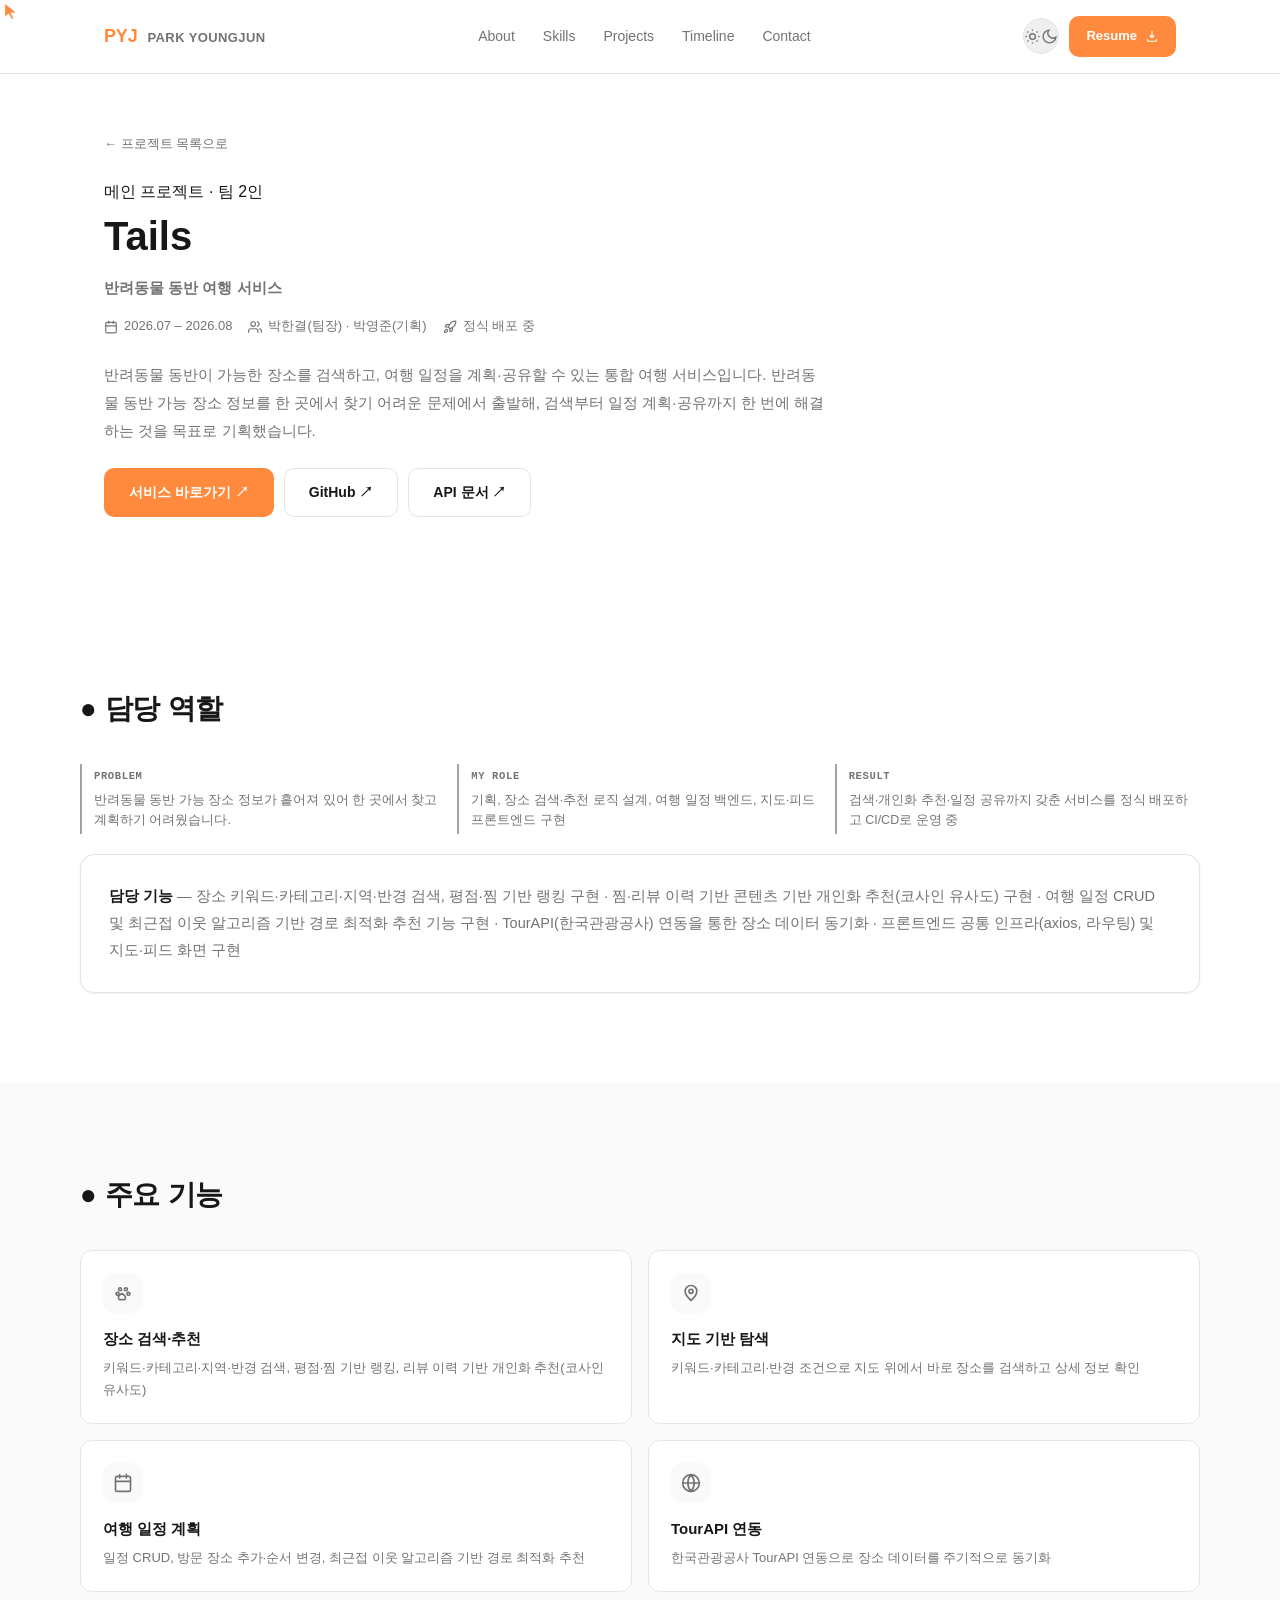
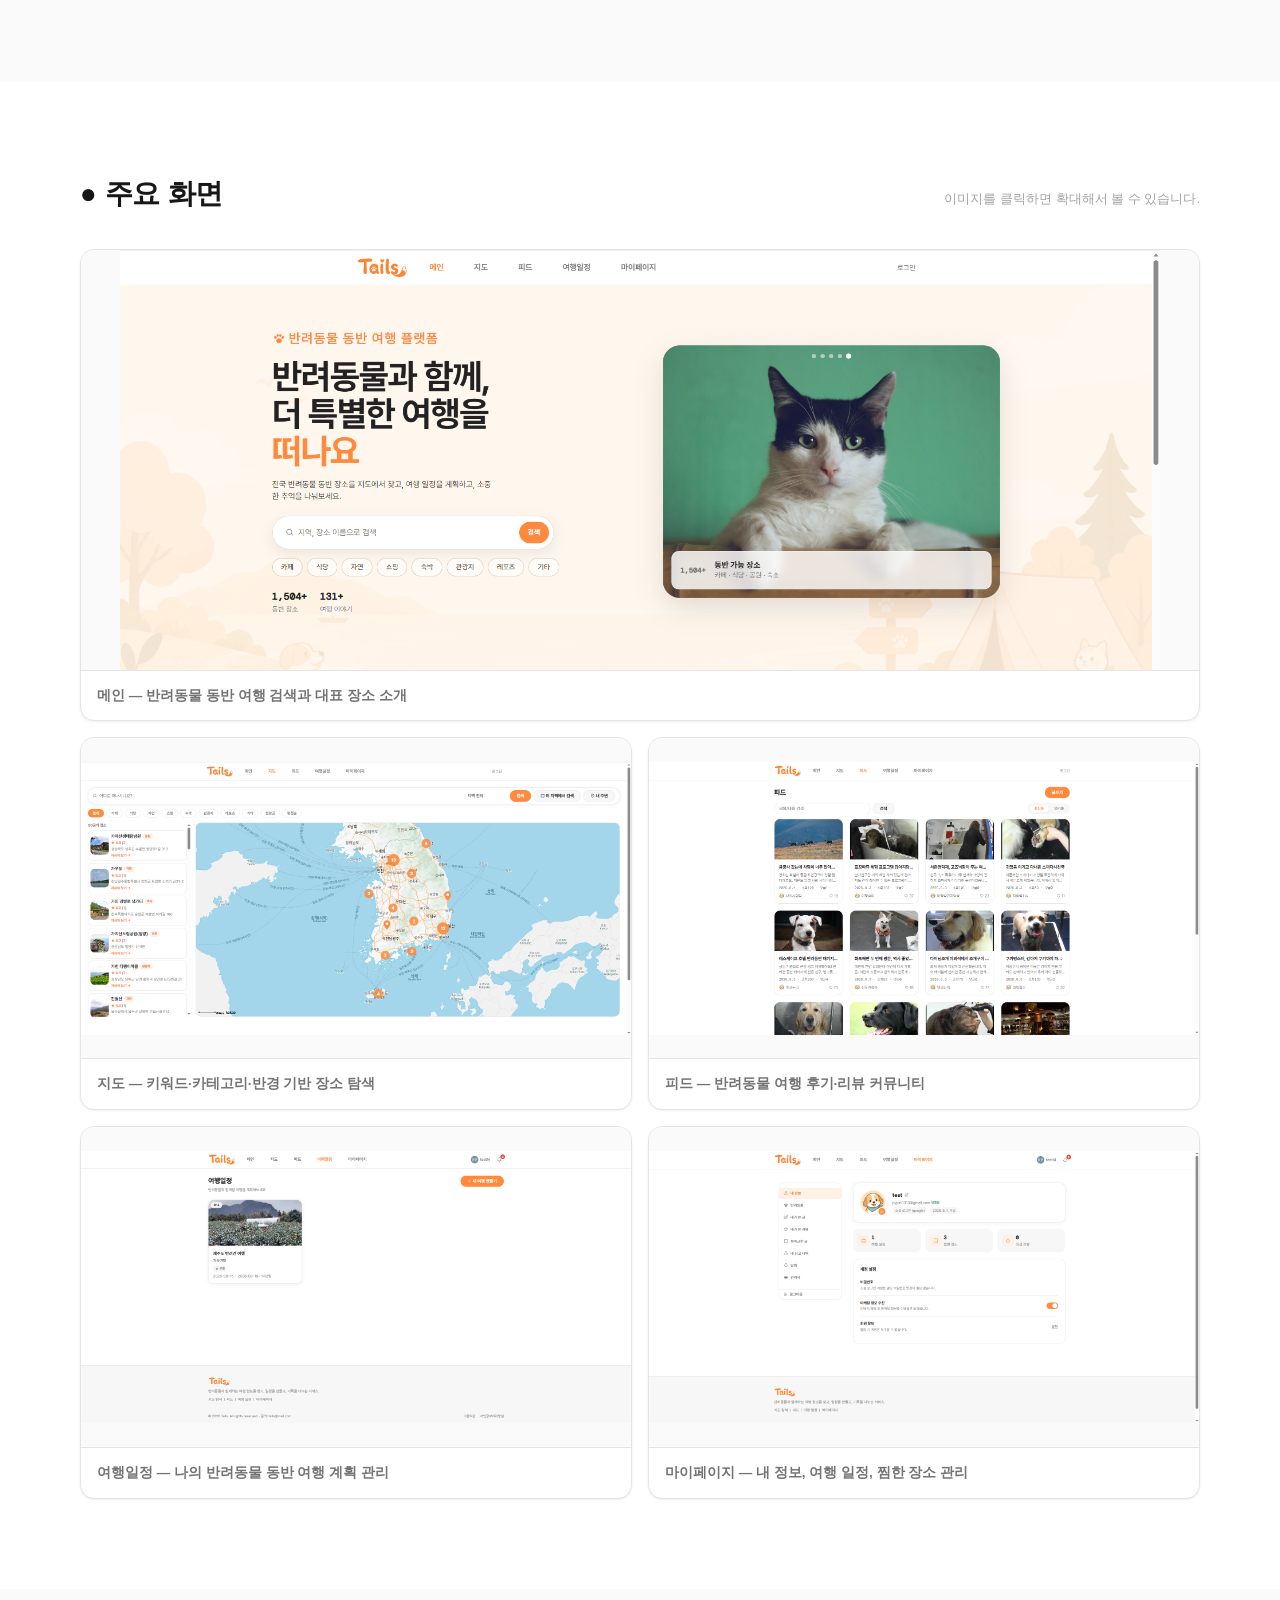
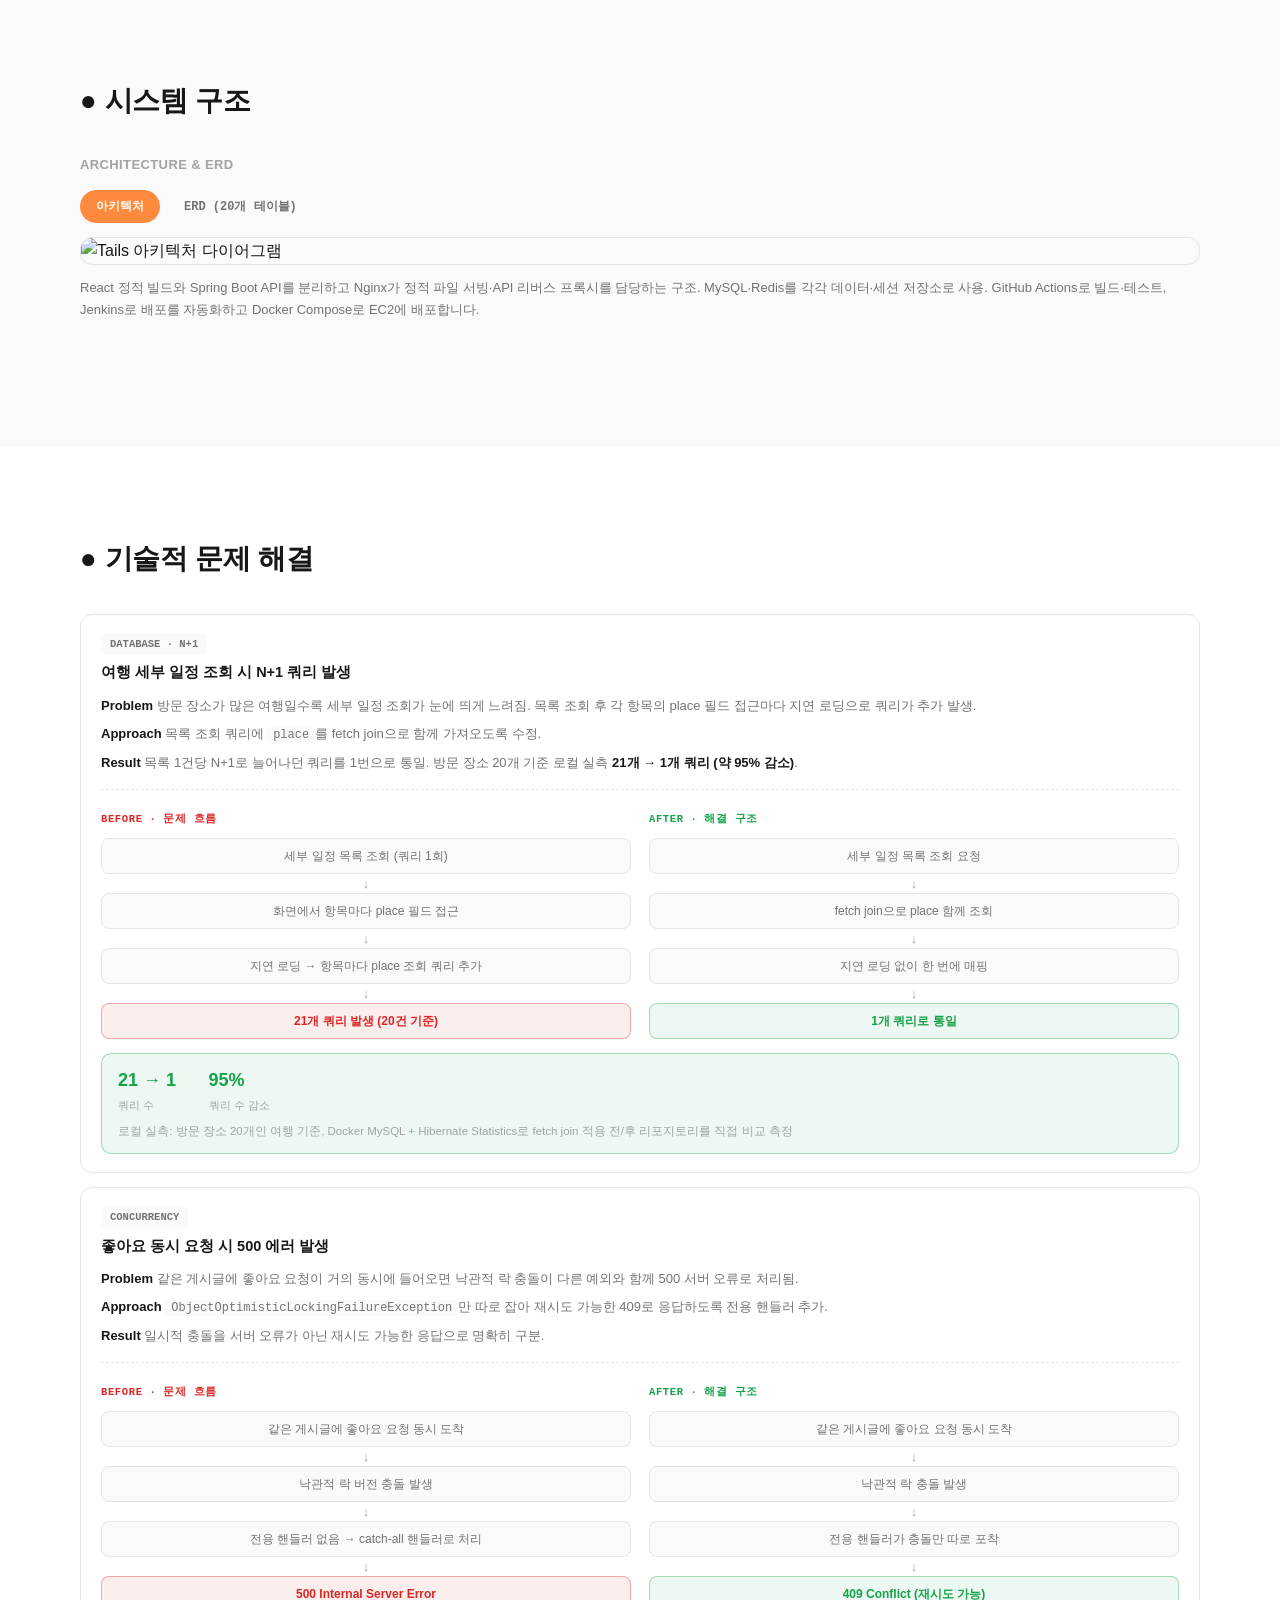
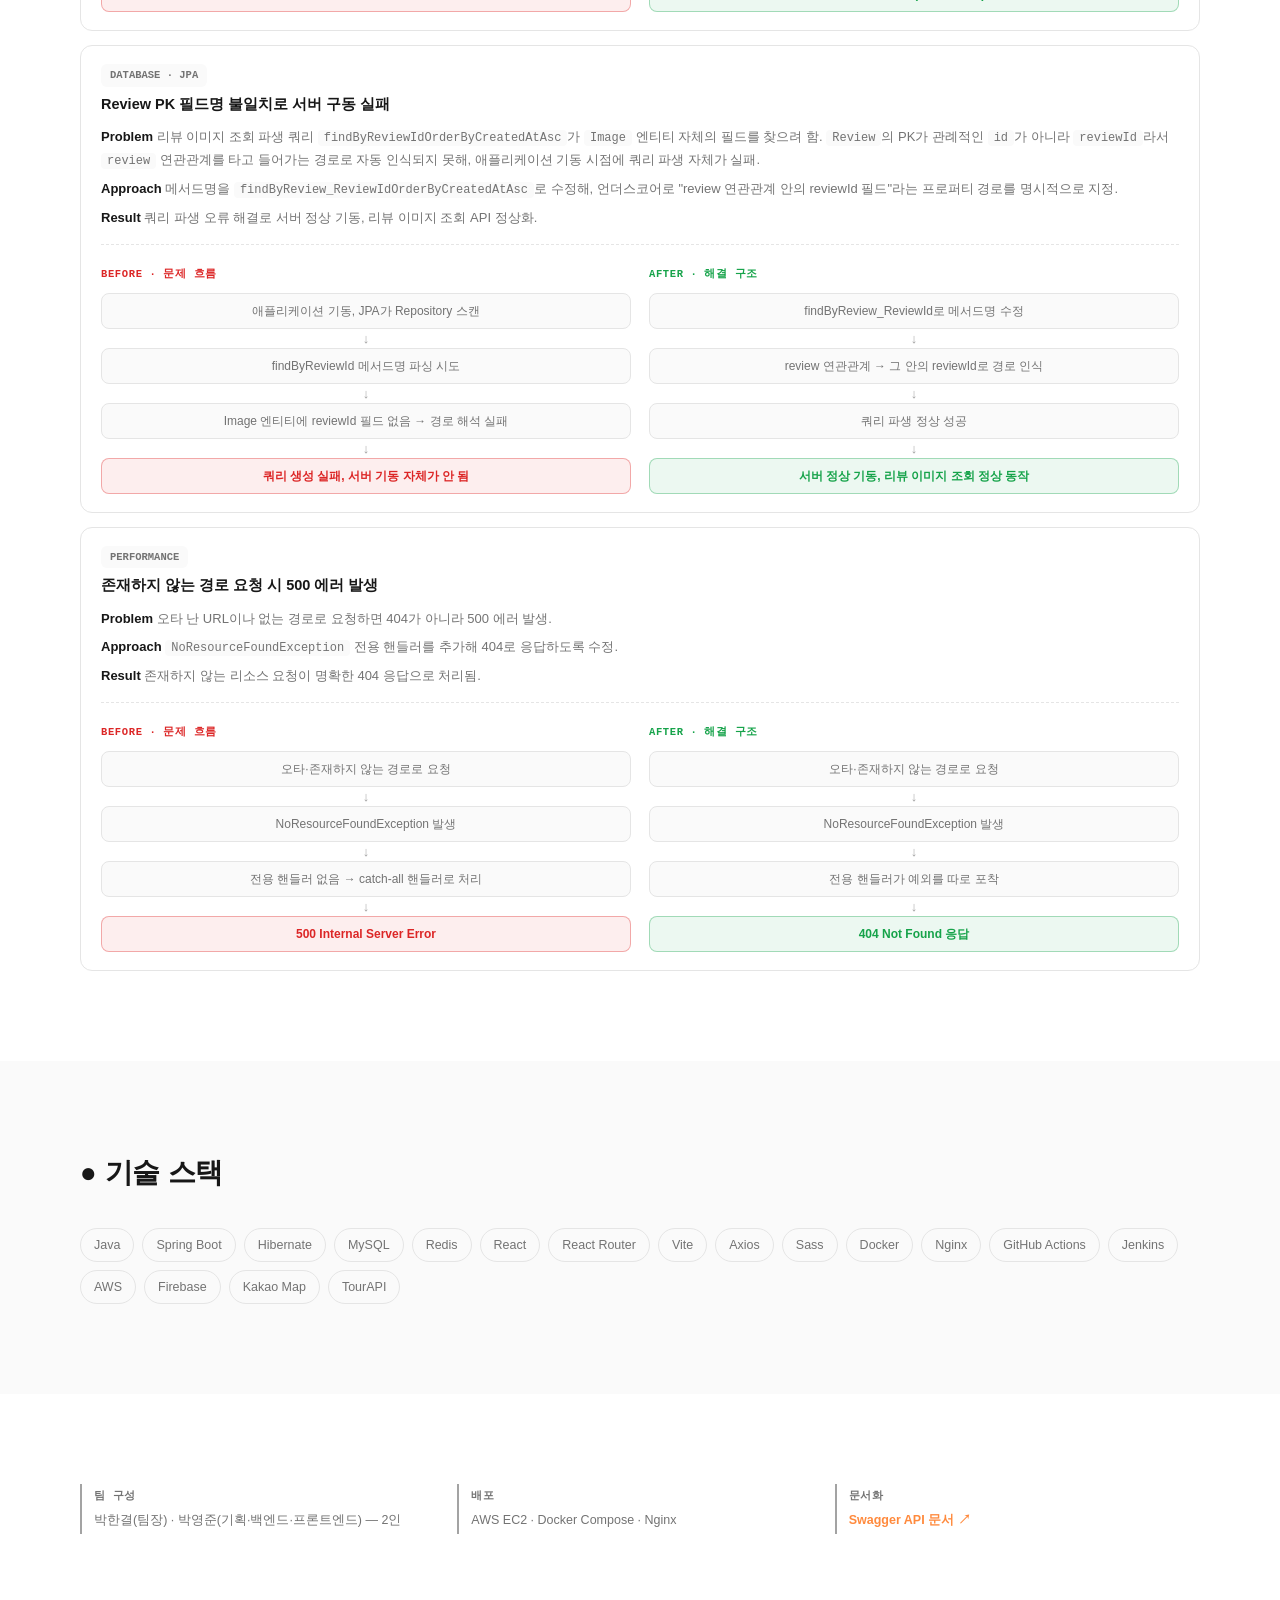
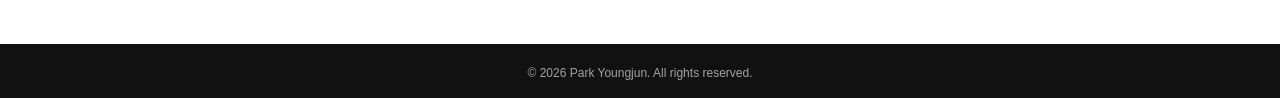
==== commit 1f6893ab: "Skills 섹션 정리, 파비콘 추가, 네비게이션 Timeline 통합 - Skills 마퀴 애니메이션 제거하고 정적 배지로 변경, 카테고리별 핵심 기술만 남김   (HTML5·E" ====
--- a/tails.html
+++ b/tails.html
@@ -5,6 +5,7 @@
 <meta name="viewport" content="width=device-width, initial-scale=1.0">
 <title>Tails · 박영준 포트폴리오</title>
 <meta name="description" content="반려동물 동반 여행 서비스 Tails 프로젝트 상세">
+<link rel="icon" href="data:image/svg+xml,%3Csvg xmlns='http://www.w3.org/2000/svg' viewBox='0 0 32 32'%3E%3Crect width='32' height='32' rx='8' fill='%23ff8a3d'/%3E%3Ctext x='16' y='22' text-anchor='middle' font-family='Arial, sans-serif' font-size='16' font-weight='700' fill='%23fff'%3EP%3C/text%3E%3C/svg%3E">
 <link rel="stylesheet" href="https://cdn.jsdelivr.net/npm/devicon@2.15.1/devicon.min.css">
 <link rel="stylesheet" href="style.css">
 </head>
@@ -22,8 +23,7 @@
       <a href="index.html#about">About</a>
       <a href="index.html#skills">Skills</a>
       <a href="index.html#projects">Projects</a>
-      <a href="index.html#education">Education</a>
-      <a href="index.html#experience">Experience</a>
+      <a href="index.html#experience-education">Timeline</a>
       <a href="index.html#contact">Contact</a>
     </nav>
     <div class="nav-actions">
--- a/style.css
+++ b/style.css
@@ -553,26 +553,10 @@
   color: var(--text);
   margin-bottom: 10px;
 }
-.skill-lane-viewport {
-  overflow: hidden;
-  -webkit-mask-image: linear-gradient(90deg, transparent, #000 6%, #000 94%, transparent);
-  mask-image: linear-gradient(90deg, transparent, #000 6%, #000 94%, transparent);
-}
 .skill-lane-track {
   display: flex;
+  flex-wrap: wrap;
   gap: 12px;
-  width: max-content;
-  animation: skillMarquee 26s linear infinite;
-}
-.skill-lane-track-reverse { animation-direction: reverse; }
-.skill-lane:hover .skill-lane-track { animation-play-state: paused; }
-@keyframes skillMarquee {
-  from { transform: translateX(0); }
-  to { transform: translateX(-50%); }
-}
-@media (prefers-reduced-motion: reduce) {
-  .skill-lane-track { animation: none; }
-  .skill-lane-viewport { overflow-x: auto; -webkit-mask-image: none; mask-image: none; }
 }
 .skill-chip {
   flex-shrink: 0;
